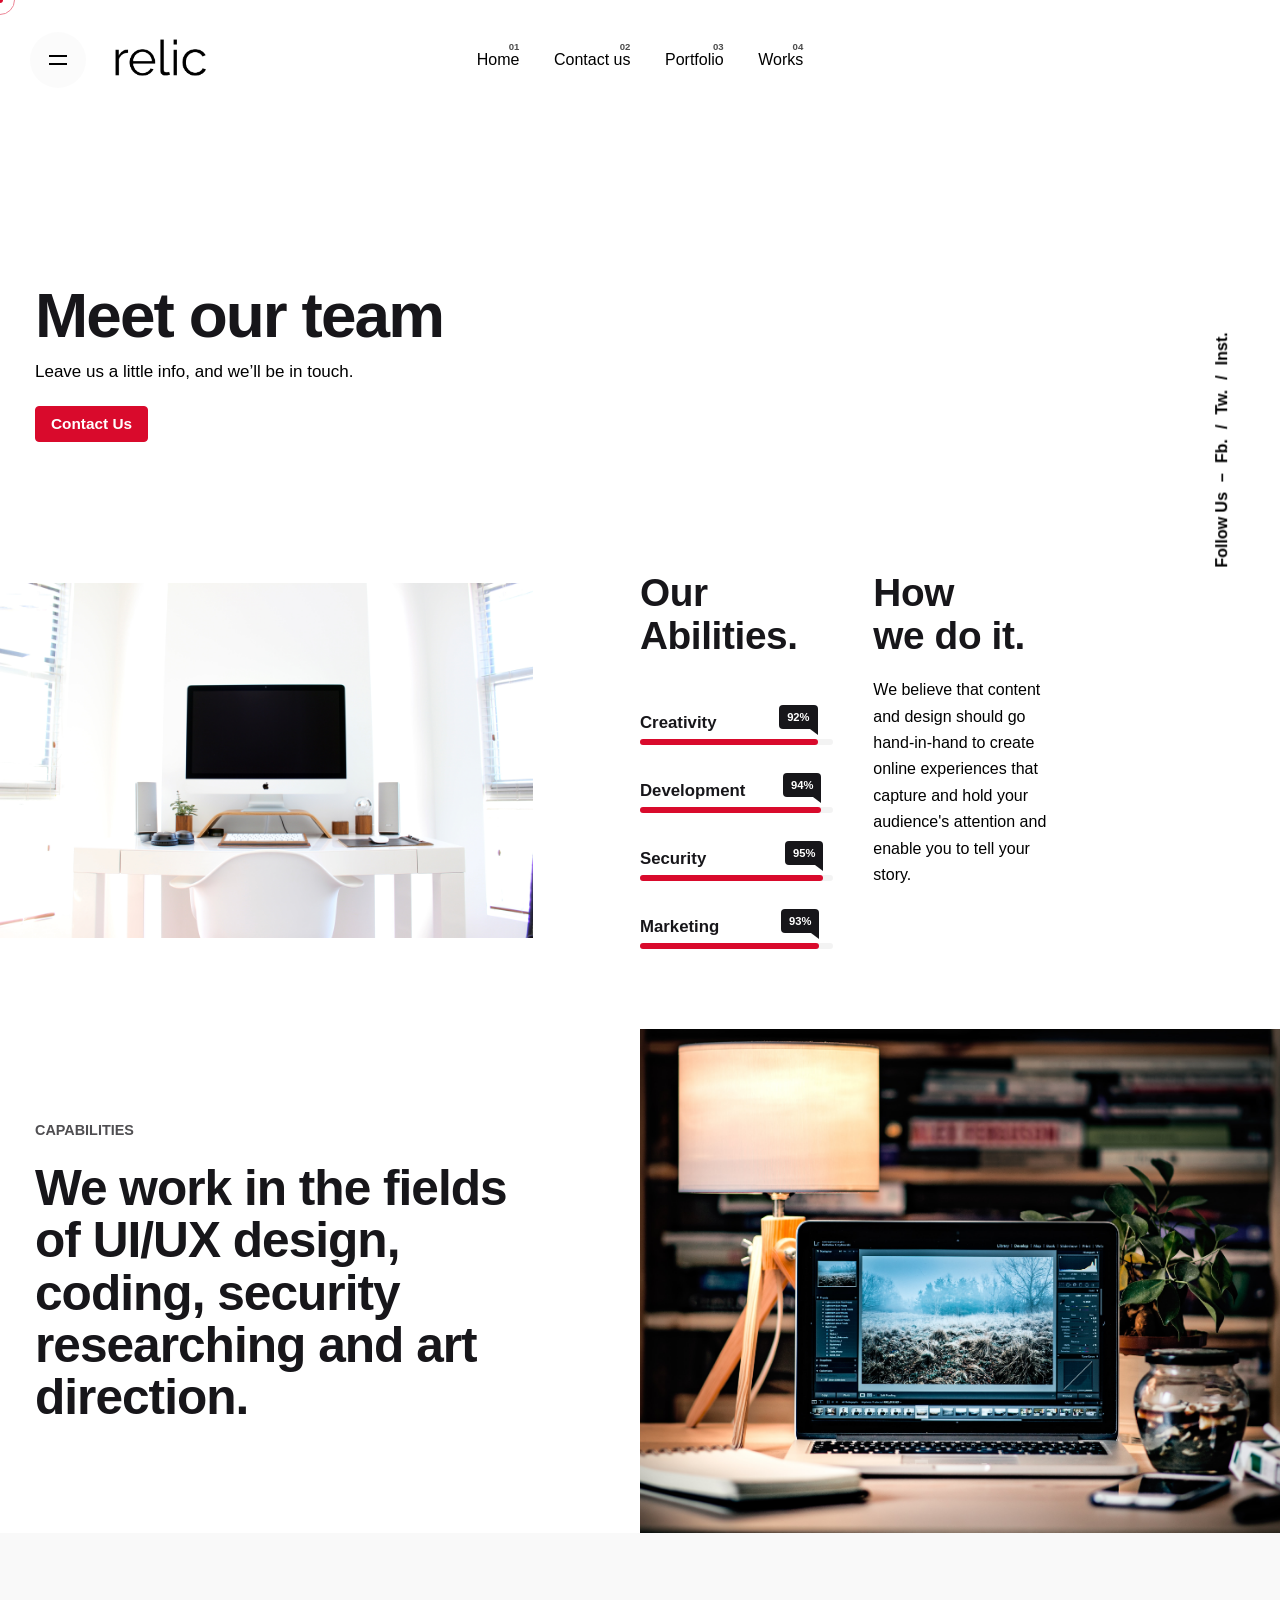
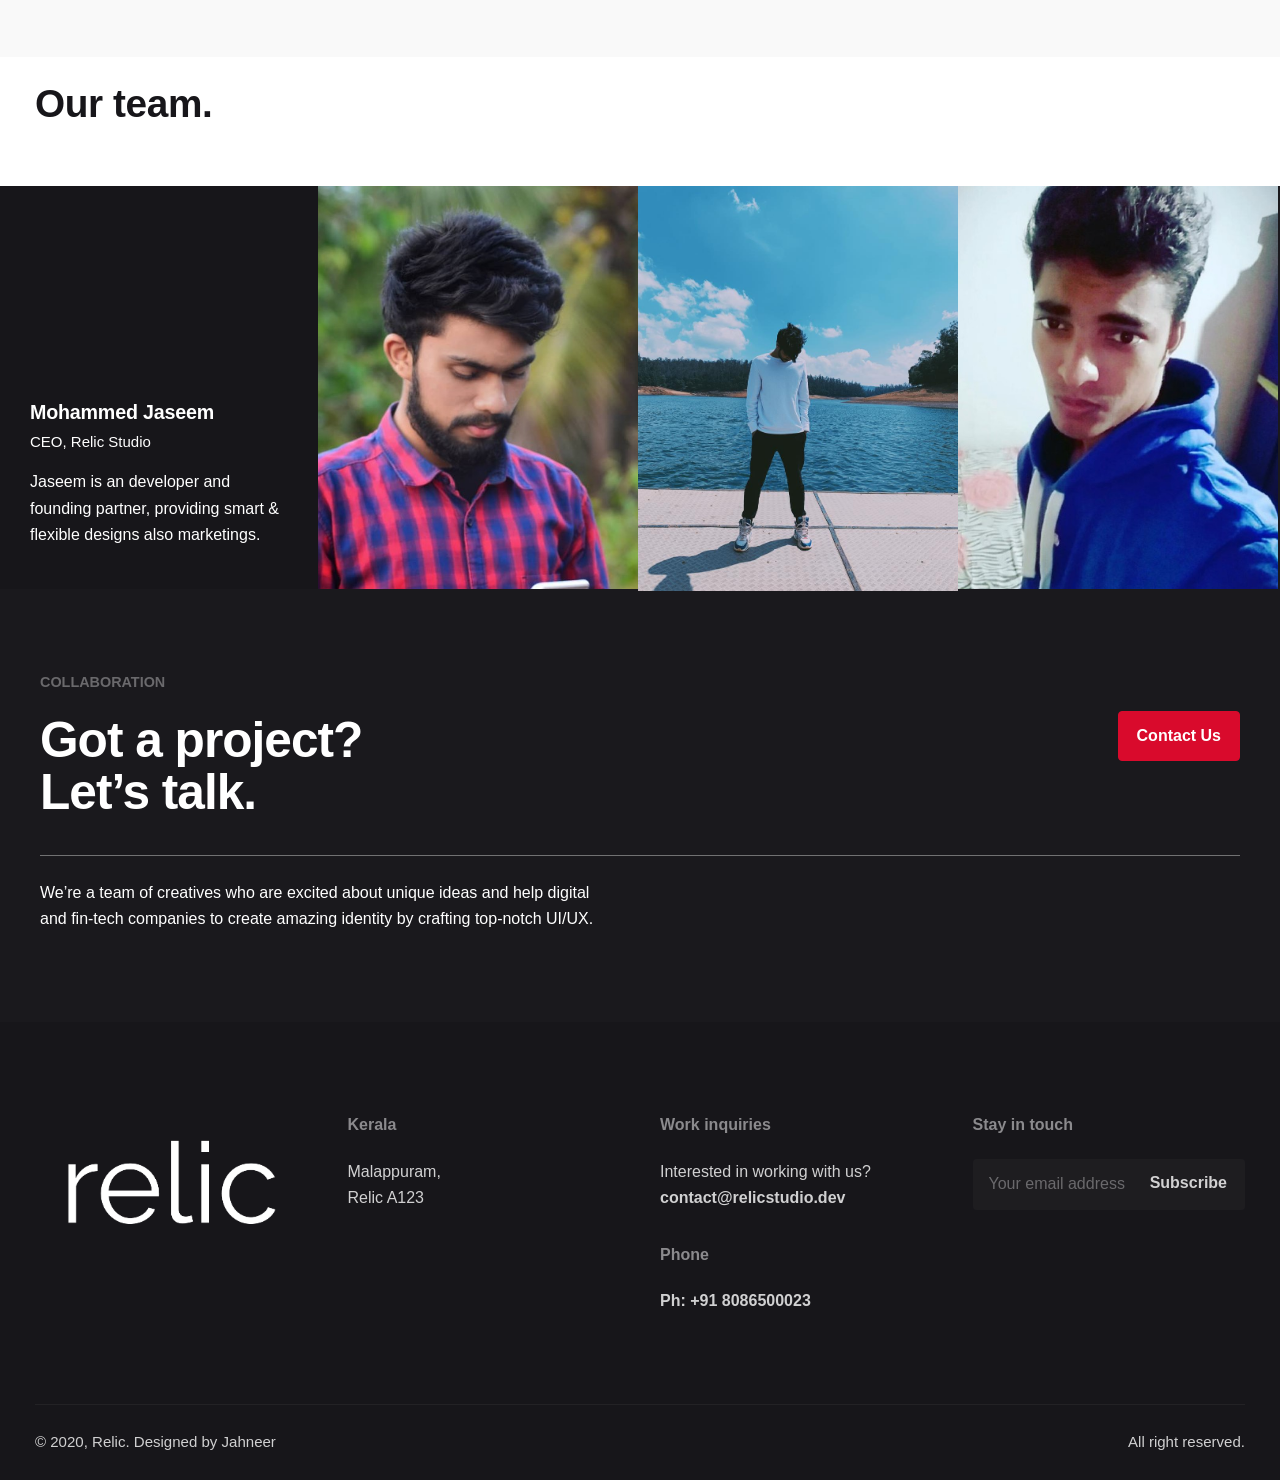
==== portfolio/portfolio/index.html @ c03c2a73 "Added site files" ====
<html lang="en-US">
<meta http-equiv="content-type" content="text/html;charset=UTF-8" />
<head>
	<link rel="icon" href="img/favicon.jpg" sizes="16x16">
	<meta charset="UTF-8">
	<meta name="viewport" content="width=device-width, initial-scale=1.0, maximum-scale=1, user-scalable=no">
					<script>document.documentElement.className = document.documentElement.className + ' yes-js js_active js'</script>
			<title>Portfolio | Relic</title>
			
		<script type="text/javascript">
			window._wpemojiSettings = {"baseUrl":"https:\/\/s.w.org\/images\/core\/emoji\/12.0.0-1\/72x72\/","ext":".png","svgUrl":"https:\/\/s.w.org\/images\/core\/emoji\/12.0.0-1\/svg\/","svgExt":".svg","source":{"concatemoji":"..\/\/..\/wp-includes\/js\/wp-emoji-release.min.js?ver=5.4"}};
			!function(e,a,t){var r,n,o,i,p=a.createElement("canvas"),s=p.getContext&&p.getContext("2d");function c(e,t){var a=String.fromCharCode;s.clearRect(0,0,p.width,p.height),s.fillText(a.apply(this,e),0,0);var r=p.toDataURL();return s.clearRect(0,0,p.width,p.height),s.fillText(a.apply(this,t),0,0),r===p.toDataURL()}function l(e){if(!s||!s.fillText)return!1;switch(s.textBaseline="top",s.font="600 32px Arial",e){case"flag":return!c([127987,65039,8205,9895,65039],[127987,65039,8203,9895,65039])&&(!c([55356,56826,55356,56819],[55356,56826,8203,55356,56819])&&!c([55356,57332,56128,56423,56128,56418,56128,56421,56128,56430,56128,56423,56128,56447],[55356,57332,8203,56128,56423,8203,56128,56418,8203,56128,56421,8203,56128,56430,8203,56128,56423,8203,56128,56447]));case"emoji":return!c([55357,56424,55356,57342,8205,55358,56605,8205,55357,56424,55356,57340],[55357,56424,55356,57342,8203,55358,56605,8203,55357,56424,55356,57340])}return!1}function d(e){var t=a.createElement("script");t.src=e,t.defer=t.type="text/javascript",a.getElementsByTagName("head")[0].appendChild(t)}for(i=Array("flag","emoji"),t.supports={everything:!0,everythingExceptFlag:!0},o=0;o<i.length;o++)t.supports[i[o]]=l(i[o]),t.supports.everything=t.supports.everything&&t.supports[i[o]],"flag"!==i[o]&&(t.supports.everythingExceptFlag=t.supports.everythingExceptFlag&&t.supports[i[o]]);t.supports.everythingExceptFlag=t.supports.everythingExceptFlag&&!t.supports.flag,t.DOMReady=!1,t.readyCallback=function(){t.DOMReady=!0},t.supports.everything||(n=function(){t.readyCallback()},a.addEventListener?(a.addEventListener("DOMContentLoaded",n,!1),e.addEventListener("load",n,!1)):(e.attachEvent("onload",n),a.attachEvent("onreadystatechange",function(){"complete"===a.readyState&&t.readyCallback()})),(r=t.source||{}).concatemoji?d(r.concatemoji):r.wpemoji&&r.twemoji&&(d(r.twemoji),d(r.wpemoji)))}(window,document,window._wpemojiSettings);
		</script>
		<style type="text/css">
img.wp-smiley,
img.emoji {
	display: inline !important;
	border: none !important;
	box-shadow: none !important;
	height: 1em !important;
	width: 1em !important;
	margin: 0 .07em !important;
	vertical-align: -0.1em !important;
	background: none !important;
	padding: 0 !important;
}
</style>
	<link rel='stylesheet' id='sb_instagram_styles-css'  href='../wp-content/plugins/instagram-feed/css/sb-instagram-2-2.min254d.css?ver=2.3.1' type='text/css' media='all' />
<link rel='stylesheet' id='wphb-critical-css-css'  href='../wp-content/plugins/wp-hummingbird/admin/assets/css/critical8066.css?ver=2.4.1' type='text/css' media='all' />
<link rel='stylesheet' id='wp-block-library-css'  href='../wp-includes/css/dist/block-library/style.min91d5.css?ver=5.4' type='text/css' media='all' />
<link rel='stylesheet' id='wp-block-library-theme-css'  href='../wp-includes/css/dist/block-library/theme.min91d5.css?ver=5.4' type='text/css' media='all' />
<link rel='stylesheet' id='wc-block-style-css'  href='../wp-content/plugins/woocommerce/packages/woocommerce-blocks/build/stylefc72.css?ver=2.5.14' type='text/css' media='all' />
<link rel='stylesheet' id='jquery-selectBox-css'  href='../wp-content/plugins/yith-woocommerce-wishlist/assets/css/jquery.selectBox7359.css?ver=1.2.0' type='text/css' media='all' />
<link rel='stylesheet' id='yith-wcwl-font-awesome-css'  href='../wp-content/plugins/yith-woocommerce-wishlist/assets/css/font-awesome.min1849.css?ver=4.7.0' type='text/css' media='all' />
<link rel='stylesheet' id='yith-wcwl-main-css'  href='../wp-content/plugins/yith-woocommerce-wishlist/assets/css/style677a.css?ver=3.0.9' type='text/css' media='all' />
<link rel='stylesheet' id='contact-form-7-css'  href='../wp-content/plugins/contact-form-7/includes/css/styles6725.css?ver=5.1.7' type='text/css' media='all' />
<style id='woocommerce-inline-inline-css' type='text/css'>
.woocommerce form .form-row .required { visibility: visible; }
</style>
<link rel='stylesheet' id='woocommerce_prettyPhoto_css-css'  href='../wp-content/plugins/woocommerce/assets/css/prettyPhoto91d5.css?ver=5.4' type='text/css' media='all' />
<link rel='stylesheet' id='parent-style-css'  href='../wp-content/themes/ohio/style91d5.css?ver=5.4' type='text/css' media='all' />
<link rel='stylesheet' id='ohio-style-css'  href='../wp-content/themes/ohio-child/stylef269.css?ver=1.0.1' type='text/css' media='all' />
<style id='ohio-style-inline-css' type='text/css'>
.site-header{border:none;}.site-header.header-fixed{border-bottom-style:solid;}.btn-optional{background-color:#4200ff;border-color:#4200ff;}.clb-back-link,.clb-back-link .arrow-icon{}.clb-page-headline .bg-image{background-image:url('#');background-size:cover;background-position:center top;background-repeat:no-repeat;}.clb-subscribe-img{background-image:url('#');background-size:cover;background-position:center center;background-repeat:no-repeat;}.site-footer{background-color:#17161a;color:rgba(255,255,255,0.8);}.site-footer .widget,.site-footer .widgets *{color:rgba(255,255,255,0.8);}.site-footer .widgets .widget-title{color:#8b8a8d;}body{}input,select,textarea,.accordion-box .buttons h5.title,.woocommerce div.product accordion-box.outline h5{}h1,h2,h3,h4,h5,h6,.box-count,.mini_cart_item-desc .font-titles,.woo-c_product .font-titles,.tabNav_link.active,.icon-box-headline,.fullscreen-nav .menu-link,.postNav_item_inner_heading{}.countdown-box .box-time .box-count,.chart-box-pie-content{}.countdown-box .box-time .box-count,.chart-box-pie-content{}h1,h2,h3,h4,h5,h6,.box-count,.font-titles,.tabNav_link.active,.icon-box-headline,.fullscreen-nav .menu-link,.postNav_item_inner_heading,.btn,.button,a.button,.main-nav .nav-item,.heading .title,.socialbar.inline a,.vc_row .vc-bg-side-text,.counter-box-count{}.portfolio-item-2 h4{}p.subtitle,.subtitle-font,.heading .subtitle,a.category{}span.category > a,div.category > a{}.contact-form.classic input::-webkit-input-placeholder,.contact-form.classic textarea::-webkit-input-placeholder,input.classic::-webkit-input-placeholder,input.classic::-moz-placeholder{}.contact-form.classic input::-moz-placeholder,.contact-form.classic textarea::-moz-placeholder{}input.classic:-ms-input-placeholder,.contact-form.classic input:-ms-input-placeholder,.contact-form.classic textarea:-ms-input-placeholder{}.brand-color,.brand-color-i,.brand-color-hover-i:hover,.brand-color-hover:hover,.has-brand-color-color,.is-style-outline .has-brand-color-color,a:hover,.blog-grid:hover h3 a,.portfolio-item.grid-2:hover h4.title,.fullscreen-nav li a:hover,.socialbar.inline a:hover,.gallery .expand .ion:hover,.close .ion:hover,.accordionItem_title:hover,.tab .tabNav_link:hover,.widget .socialbar a:hover,.social-bar .socialbar a:hover,.share-bar .links a:hover,.widget_shopping_cart_content .buttons a.button:first-child:hover,span.page-numbers.current,a.page-numbers:hover,.main-nav .nav-item.active-main-item > .menu-link,.comment-content a,.page-headline .subtitle b:before,nav.pagination li .page-numbers.active,#mega-menu-wrap > ul .sub-menu > li > a:hover,#mega-menu-wrap > ul .sub-sub-menu > li > a:hover,#mega-menu-wrap > ul > .current-menu-ancestor > a,#mega-menu-wrap > ul .sub-menu:not(.sub-menu-wide) .current-menu-ancestor > a,#mega-menu-wrap > ul .current-menu-item > a,#fullscreen-mega-menu-wrap > ul .current-menu-ancestor > a,#fullscreen-mega-menu-wrap > ul .current-menu-item > a,.woocommerce .woo-my-nav li.is-active a,.portfolio-sorting li a.active,.team-member .socialbar a:hover,.widget_nav_menu .current-menu-item > a,.widget_pages .current-menu-item > a,.portfolio-item-fullscreen .portfolio-details-date:before,.btn.btn-link:hover,.blog-grid-content .category-holder:after,.clb-page-headline .post-meta-estimate:before,.comments-area .comment-date-and-time:after,.post .entry-content a:not(.wp-block-button__link),.project-page-content .date:before,.pagination li .btn.active,.pagination li .btn.current,.pagination li .page-numbers.active,.pagination li .page-numbers.current,.category-holder:after,.clb-hamburger-nav .menu .nav-item:hover > a.menu-link .ion,.clb-hamburger-nav .menu .nav-item .visible > a.menu-link .ion,.clb-hamburger-nav .menu .nav-item.active > a.menu-link .ion,.clb-hamburger-nav .menu .sub-nav-item:hover > a.menu-link .ion,.clb-hamburger-nav .menu .sub-nav-item .visible > a.menu-link .ion,.clb-hamburger-nav .menu .sub-nav-item.active > a.menu-link .ion,.widgets a,.widgets a *:not(.icon){color:#d90a2c;}.brand-border-color,.brand-border-color-hover,.has-brand-color-background-color,.is-style-outline .has-brand-color-color,.wp-block-button__link:hover,.custom-cursor .circle-cursor--outer,.btn-brand,.btn-brand:active,.btn-brand:focus,.btn:hover,.btn:focus,.btn.btn-flat:hover,.btn.btn-flat:focus,.btn.btn-outline:hover,a.button:hover,button.button:hover{border-color:#d90a2c;}.brand-bg-color,.brand-bg-color-after,.brand-bg-color-before,.brand-bg-color-hover,.brand-bg-color-i,.brand-bg-color-hover-i,.btn-brand:not(.btn-outline),.has-brand-color-background-color,a.brand-bg-color,.wp-block-button__link:hover,.widget_price_filter .ui-slider-range,.widget_price_filter .ui-slider-handle:after,.main-nav .nav-item:before,.main-nav .nav-item.current-menu-item:before,.widget_calendar caption,.tag:hover,.page-headline .tags .tag,.radio input:checked + .input:after,.menu-list-details .tag,.custom-cursor .circle-cursor--inner,.custom-cursor .circle-cursor--inner.cursor-link-hover,.btn-round:before,.btn:hover,.btn:focus,button.button:not(.btn-link):hover,a.button:not(.btn-link):hover,.btn.btn-flat:hover,.btn.btn-flat:focus,.btn.btn-outline:hover,nav.pagination li .btn.active:hover{background-color:#d90a2c;}/*Custom font*/@import url("http://hello.myfonts.net/count/3b259e");.blog-grid-type-2 .blog-grid-content p {display: none;}.blog-grid-type-2 .blog-grid-content .btn {margin: 0px;}/*Project page spacers*/@media screen and (min-width: 1440px) {.project-page.layout-type3 .project-page-content {margin-left: 3vw;margin-right: 8vw;}}.clb__contact-section {position: absolute !important;right: 50px;left: 50px;height: 85vh;display: flex;align-items: center;z-index: 1;transform: translateY(-100%);} @media screen and (min-width:1025px){.clb-page-headline{min-height:492px;}/*New menu label*/.menu .nav-item:nth-child(6) .sub-nav-item:nth-child(1) .sub-nav-item:nth-child(6):after,.menu .nav-item:nth-child(6) .sub-nav-item:nth-child(2) .sub-nav-item:nth-child(6):after,.menu .nav-item:nth-child(3) .sub-nav-item:nth-child(2) .sub-nav-item:nth-child(4):after,.menu .nav-item:nth-child(3) .sub-nav-item:nth-child(3) .sub-nav-item:nth-child(9):after,.menu .nav-item:nth-child(3) .sub-nav-item:nth-child(1) .sub-nav-item:nth-child(6):after,.menu .nav-item:nth-child(3) .sub-nav-item:nth-child(1) .sub-nav-item:nth-child(7):after,.menu .nav-item:nth-child(2) .sub-nav-item:nth-child(1) .sub-nav-item:nth-child(8):after,.menu .nav-item:nth-child(2) .sub-nav-item:nth-child(1) .sub-nav-item:nth-child(9):after {content: "NEW";border-radius: 4px;position: absolute;right: 8px;top: 50%;transform: translateY(-50%);padding: 0 5px;height: 18px;line-height: 18px;display: inline-block;font-size: 11px;font-weight: bold;color: #fff;background-color: #d90a2c;}} @media screen and (min-width:769px) and (max-width:1024px){} @media screen and (max-width:768px){.woo_c-product .breadcrumbs {display: none;}.single-product .icon-box-title {font-size: 16px !important;}}
</style>
<link rel='stylesheet' id='js_composer_front-css'  href='../wp-content/plugins/js_composer/assets/css/js_composer.min9b2d.css?ver=6.1' type='text/css' media='all' />
<script type='text/javascript' src='../wp-includes/js/jquery/jquery4a5f.js?ver=1.12.4-wp'></script>
<script type='text/javascript' src='../wp-includes/js/jquery/jquery-migrate.min330a.js?ver=1.4.1'></script>
<script type='text/javascript' src='../wp-content/plugins/woocommerce/assets/js/jquery-blockui/jquery.blockUI.min44fd.js?ver=2.70'></script>
<script type='text/javascript'>
/* <![CDATA[ */
var wc_add_to_cart_params = {"ajax_url":"\/wp-admin\/admin-ajax.php","wc_ajax_url":"\/?wc-ajax=%%endpoint%%","i18n_view_cart":"View cart","cart_url":"https:\/\/#\/cart\/","is_cart":"","cart_redirect_after_add":"no"};
/* ]]> */
</script>
<script type='text/javascript' src='../wp-content/plugins/woocommerce/assets/js/frontend/add-to-cart.minf39e.js?ver=4.0.1'></script>
<script type='text/javascript' src='../wp-content/plugins/js_composer/assets/js/vendors/woocommerce-add-to-cart9b2d.js?ver=6.1'></script>

<style type="text/css" data-type="vc_shortcodes-custom-css">.vc_custom_1577176772877{background-color: rgba(136,136,136,0.05) !important;*background-color: rgb(136,136,136) !important;}.vc_custom_1571040927677{background-color: #1a191d !important;}.vc_custom_1571316444869{background-color: #1a191d !important;}.vc_custom_1571042953838{background-color: #1A191D; !important;}.vc_custom_1581940061627{background-image: url('#') !important;background-position: center !important;background-repeat: no-repeat !important;background-size: cover !important;}.vc_custom_1571218010338{padding-left: 0px !important;}.vc_custom_1577177116283{margin-top: 80px !important;margin-bottom: 80px !important;background-position: center !important;background-repeat: no-repeat !important;background-size: cover !important;}.vc_custom_1581940161745{background-image: url("img/img1.jpg") !important;background-position: center !important;background-repeat: no-repeat !important;background-size: cover !important;}.vc_custom_1571041909702{padding-left: 5vw !important;background-color: rgba(217,10,44,0.98) !important;*background-color: rgb(217,10,44) !important;}.vc_custom_1569422015510{padding-left: 5vw !important;background-color: rgba(17,17,17,0.98) !important;*background-color: rgb(17,17,17) !important;}</style><noscript><style> .wpb_animate_when_almost_visible { opacity: 1; }</style></noscript>
	<style type="text/css">#ohio-custom-5ea29a27df2b7 p.subtitle{text-transform:uppercase;}#ohio-custom-5ea29a27dfdd2 p.subtitle{text-transform:uppercase;}#ohio-custom-5ea29a27e20be h3{color:#ffffff;}#ohio-custom-5ea29a27e20be p.subtitle{color:#6a696c;text-transform:uppercase;}#ohio-custom-5ea29a27e21d2 .btn{ background-color:#d90a2c;border-color:#d90a2c;}#ohio-custom-5ea29a27e21d2 .btn:hover{border-color:#d90a2c;}#ohio-custom-5ea29a27e273b > .clb-slider-nav-dots > .clb-slider-dot.active,#ohio-custom-5ea29a27e273b > .clb-slider-nav-dots > .clb-slider-dot:hover{border-color:#ffffff;}#ohio-custom-5ea29a27e273b .clb-slider-dot:before{background-color:#ffffff;}#ohio-custom-5ea29a27e273b > .clb-slider-count {color:#ffffff;}#ohio-custom-5ea29a27e273b > .clb-slider-nav-btn .ion{color:#ffffff;}#ohio-custom-5ea29a27e2fb1 blockquote{font-size:17px;line-height:28px;color:#ffffff;}#ohio-custom-5ea29a27e2fb1 .testimonial-subtitle{color:#6a696c;}#ohio-custom-5ea29a27e2fb1 h6.author-name{color:#ffffff;}#ohio-custom-5ea29a27e2fb1 .author-details{color:#6a696c;}#ohio-custom-5ea29a27e355b blockquote{font-size:17px;line-height:28px;color:#ffffff;}#ohio-custom-5ea29a27e355b .testimonial-subtitle{color:#6a696c;}#ohio-custom-5ea29a27e355b h6.author-name{color:#ffffff;}#ohio-custom-5ea29a27e355b .author-details{color:#6a696c;}#ohio-custom-5ea29a27e3b7e blockquote{font-size:17px;line-height:28px;color:#ffffff;}#ohio-custom-5ea29a27e3b7e .testimonial-subtitle{color:#6a696c;}#ohio-custom-5ea29a27e3b7e h6.author-name{color:#ffffff;}#ohio-custom-5ea29a27e3b7e .author-details{color:#6a696c;}#ohio-custom-5ea29a27e5746,#ohio-custom-5ea29a27e5746 > *{font-size:15px;line-height:24px;}#ohio-custom-5ea29a27e5f9e,#ohio-custom-5ea29a27e5f9e > *{font-size:15px;line-height:24px;}#ohio-custom-5ea29a27e655c,#ohio-custom-5ea29a27e655c > *{font-size:15px;line-height:24px;}#ohio-custom-5ea29a27e6d5f,#ohio-custom-5ea29a27e6d5f > *{font-size:15px;line-height:24px;}#ohio-custom-5ea29a27e7e5d.counter-box .counter-box-count{color:#ffffff;}#ohio-custom-5ea29a27e7e5d.counter-box .counter-box-headline{color:#ffffff;}#ohio-custom-5ea29a27e8245.counter-box .counter-box-count{color:#ffffff;}#ohio-custom-5ea29a27e8245.counter-box .counter-box-headline{color:#ffffff;}#ohio-custom-5ea29a27e88bf p.subtitle{color:#6a696c;text-transform:uppercase;}#ohio-custom-5ea29a27e951b h5{color:#ffffff;}#ohio-custom-5ea29a27e951b .team-member_subtitle{color:#ffffff;}#ohio-custom-5ea29a27e951b .team-member_description{color:#ffffff;}#ohio-custom-5ea29a27e9ac7 h5{color:#ffffff;}#ohio-custom-5ea29a27e9ac7 .team-member_subtitle{color:#ffffff;}#ohio-custom-5ea29a27e9ac7 .team-member_description{color:#ffffff;}#ohio-custom-5ea29a27ea9ab h2{color:#ffffff;}#ohio-custom-5ea29a27ea9ab p.subtitle{color:#6a696c;text-transform:uppercase;}#ohio-custom-5ea29a27ead16 .btn{ background-color:#d90a2c;border-color:#d90a2c;}#ohio-custom-5ea29a27ead16 .btn:hover{border-color:#d90a2c;}#ohio-custom-5ea29a27eb8a2,#ohio-custom-5ea29a27eb8a2 > *{color:#ffffff;}</style></head>
<body class="custom-cursor wpb-js-composer js-comp-ver-6.1 vc_responsive">
	
<div class="page-preloader hide" id="page-preloader">
		<svg class="spinner" viewBox="0 0 50 50">
  							<circle class="path" cx="25" cy="25" r="20" fill="none" stroke-width="4"></circle>
  </svg></div>	<a class="clb-scroll-top vc_hidden-xs" id="clb-scroll-top">
	<div class="clb-scroll-top-bar">
		<div class="scroll-track"></div>
	</div>
	<div class="clb-scroll-top-holder font-titles">
		Scroll to top	</div>
</a>	
    <div class="clb-social vc_hidden-xs">
        <ul class="clb-social-holder font-titles "> 
            <li class="clb-social-holder-follow">Follow Us</li>
            <li class="clb-social-holder-dash">&ndash;</li>
                                                    <li><a target="_blank" href="#" class="facebook">Fb.</span></a></li>
                                                                            <li><a target="_blank" href="#" class="twitter">Tw.</span></a></li>
                                                                            <li><a target="_blank" href="#" class="instagram">Inst.</span></a></li>
      </ul>
    </div>
	     


	<div class="circle-cursor circle-cursor--outer"></div>
	<div class="circle-cursor circle-cursor--inner"></div>
	<div id="page" class="site">
		<a class="skip-link screen-reader-text" href="#main">Skip to content</a>
		
		

		
<header id="masthead" class="site-header header-3 both-types"
 data-header-fixed="true" data-fixed-initial-offset="150">
	<div class="header-wrap">
		<div class="header-wrap-inner">
			<div class="left-part">
									<div class="desktop-hamburger">
						
<!-- Fullscreen -->
<div class="clb-hamburger btn-round btn-round-light" tabindex="1">
	<i class="ion">
		<a href="#" class="clb-hamburger-holder" aria-controls="site-navigation" aria-expanded="false">
			<span class="_shape"></span>
			<span class="_shape"></span>
		</a>	
	</i>
</div>					</div>
													<div class="mobile-hamburger">
						
<!-- Fullscreen -->
<div class="clb-hamburger btn-round btn-round-light" tabindex="1">
	<i class="ion">
		<a href="#" class="clb-hamburger-holder" aria-controls="site-navigation" aria-expanded="false">
			<span class="_shape"></span>
			<span class="_shape"></span>
		</a>	
	</i>
</div>					</div>
				
	        	
<div class="site-branding">
	<div class="site-title">
		<a href="../../index.html" rel="home">
			<div class="logo">
									<img src="img/logo.png"  class="svg-logo" alt="Relic">
							</div>
			<div class="fixed-logo">
									<img src="img/logo.png"  class="svg-logo" alt="Relic">
							</div>
									<div class="for-onepage">
				<span class="dark hidden">
											<img src="img/logo.png"  class="svg-logo" alt="Relic">
									</span>
				<span class="light hidden">
											<img src="img/logo_light.png"  class="svg-logo" alt="Relic">
									</span>
			</div>
		</a>
	</div>
</div><!-- .site-branding -->	
			</div>

	        <div class="right-part right">
	            
<nav id="site-navigation" class="main-nav with-counters">

    <!-- Mobile overlay -->
    <div class="mbl-overlay menu-mbl-overlay">
        <div class="mbl-overlay-bg"></div>

        <!-- Close bar -->
        <div class="close-bar text-left">
            <div class="btn-round btn-round-light clb-close" tabindex="0">
                <i class="ion ion-md-close"></i>
            </div>

            <!-- Search -->
            
	
        </div>
        <div class="mbl-overlay-container">

              <!-- Navigation -->
            <div id="mega-menu-wrap" class="main-nav-container">

                <ul id="primary-menu" class="menu"><li id="nav-menu-item-26-5ea2a33fb0590" class="mega-menu-item nav-item menu-item-depth-0 "><a href="../../index.html" class="menu-link main-menu-link item-title"><span>Home</span></a></li><li id="nav-menu-item-26-5ea2a33fb0590" class="mega-menu-item nav-item menu-item-depth-0 "><a href="../../contact/contact/contact.html" class="menu-link main-menu-link item-title"><span>Contact us</span></a></li>
                	<li id="nav-menu-item-26-5ea2a33fb0590" class="mega-menu-item nav-item menu-item-depth-0 "><a href="index.html" class="menu-link main-menu-link item-title"><span>Portfolio</span></a></li>
<li id="nav-menu-item-25539-5ea2a33fb38e0" class="mega-menu-item nav-item menu-item-depth-0 "><a href="../../works/portfolio/classic/index.html" class="menu-link main-menu-link item-title"><span>Works</span></a></li>
</ul>            </div>

         
    <div class="clb-social vc_hidden-xs">
        <ul class="clb-social-holder font-titles "> 
            <li class="clb-social-holder-follow">Follow Us</li>
            <li class="clb-social-holder-dash">&ndash;</li>
                                                    <li><a target="_blank" href="#" class="facebook">Fb.</span></a></li>
                                                                            <li><a target="_blank" href="#" class="twitter">Tw.</span></a></li>
                                                                            <li><a target="_blank" href="#" class="instagram">Inst.</span></a></li>
                                            </ul>
    </div>
            <!-- Social links -->
                    </div>
    </div>
</nav>
	            
	            




								
	            <div class="close-menu"></div>
	        </div>
	    </div>
	</div>
</header>

<div class="clb-popup clb-hamburger-nav">
    <div class="close-bar text-left">
        <div class="btn-round clb-close" tabindex="0">
            <i class="ion ion-md-close"></i>
        </div>
    </div>
    <div class="clb-hamburger-nav-holder">
        <ul id="secondary-menu" class="menu"><li id="nav-menu-item-21184-5ea15f7c086b5" class="mega-menu-item nav-item menu-item-depth-0 has-submenu "><a href="../../index.html" class="menu-link main-menu-link item-title"><span>Home</span><div class="has-submenu-icon"><i class="ion ion-md-add"></i></div></a>
</li>
<li id="nav-menu-item-21184-5ea15f7c086b5" class="mega-menu-item nav-item menu-item-depth-0 has-submenu "><a href="../../works/portfolio/classic/index.html" class="menu-link main-menu-link item-title"><span>Works</span><div class="has-submenu-icon"><i class="ion ion-md-add"></i></div></a>
</li>
<li id="nav-menu-item-21184-5ea15f7c086b5" class="mega-menu-item nav-item menu-item-depth-0 has-submenu "><a href="index.html" class="menu-link main-menu-link item-title"><span>Portfolio</span><div class="has-submenu-icon"><i class="ion ion-md-add"></i></div></a>
</li>
<li id="nav-menu-item-21184-5ea15f7c086b5" class="mega-menu-item nav-item menu-item-depth-0 has-submenu "><a href="../../contact/contact/contact.html" class="menu-link main-menu-link item-title"><span>Contact Us</span><div class="has-submenu-icon"><i class="ion ion-md-add"></i></div></a>
</li>
</ul>    </div>
    <div class="clb-hamburger-nav-details">
                    <div class="hamburger-nav-info">
                                    <div class="hamburger-nav-info-item">
                        <b>Get In Touch</b><br> Kerala, Malappuram, Relic A123,<br> contact@relicstudio.dev<br> Ph: +91 8086500023                   </div>
                                    <div class="hamburger-nav-info-item">
                        <b>Work Inquiries</b><br> ceo@relicstudio.dev<br> Ph: +918086500023                   </div>
                  
            </div>
            </div>
        </div>
    </div>
</div>
				
		
		<div id="content" class="site-content" data-mobile-menu-resolution="768">
			

<div class="clb-page-headline without-cap text-left subheader_included headline-with-parallax">

			<div class="parallax" data-parallax-bg="vertical" data-parallax-speed=".5">
			<div class="parallax-bg bg-image"></div>
			<div class="parallax-content"></div>
		</div>
		<div class="clb-page-headline-holder">
		<div class="page-container">
							
						<div class="vc_row">
				<div class="vc_col-lg-12 animated-holder">
					<div class="post-meta">
						
																	</div>
					<h1 class="clb-title">Meet our team</h1>
											<div class="clb-post-meta">Leave us a little info, and we’ll be in touch. <br> <a class="btn btn-small btn-brand" href="../../contact/contact/contact.html">Contact Us</a></div>
									</div>
			</div>
		</div>
	</div>
</div>

<div class="page-container">
	<div id="primary" class="content-area">

		
		<div class="page-content ">
			<main id="main" class="site-main">
			<article id="post-19778" class="post-19778 page type-page status-publish has-post-thumbnail hentry">
	<div class="entry-content">
		<div data-vc-full-width="true" data-vc-full-width-init="false" data-vc-stretch-content="true" class="vc_row wpb_row vc_row-fluid clb-column-padding-right vc_row-o-equal-height vc_row-o-content-top vc_row-flex"><div class="wpb_column vc_column_container vc_col-sm-5 vc_col-has-fill"><div class="vc_column-inner vc_custom_1581940061627"><div class="wpb_wrapper">
	<div class="ohio-video-module-sc video-module video-module-preview open-popup  with-animation"
		id="ohio-custom-5ea29a27ddcda"
		data-video-module=""
		 
				>

		
		<div class="video-module-holder">
			<img src="img/img2.jpg">
					</div>
	</div>

</div></div></div><div class="wpb_column vc_column_container vc_col-sm-1 vc_hidden-md vc_hidden-sm vc_hidden-xs"><div class="vc_column-inner"><div class="wpb_wrapper"></div></div></div><div class="clb__padding_reset wpb_column vc_column_container vc_col-sm-2"><div class="vc_column-inner vc_custom_1571218010338"><div class="wpb_wrapper"><div class="vc_empty_space  clb__section_spacer"   style="height: 90px"><span class="vc_empty_space_inner"></span></div><div class="ohio-heading-sc heading text-left"
	id="ohio-custom-5ea29a27de2c6" 
	 
		>
	
	
	
	<h3 class="title">
		Our  <br class="vc_hidden-xs "vc_hidden-sm">
Abilities.	</h3>

	 </p>
		
</div><div class="ohio-text-sc " 
	id="ohio-custom-5ea29a27de404" 
	 
		>

	
	
</div><div class="vc_empty_space  clb__spacer"   style="height: 30px"><span class="vc_empty_space_inner"></span></div><div class="ohio-progress-bar-sc progress-bar "
	id="ohio-custom-5ea29a27de57e"
	data-ohio-progress-bar="92"
	 
		>
	<h6 class="progress-bar-headline heading-sm">
		Creativity			</h6>
	<div class="progress-bar-track" data-tooltip="true">
		<div class="progress-bar-track-inner line brand-bg-color">
							<div class="line-percent">
					<span class="percent">0</span>%
				</div>

					</div>
	</div>
</div>
<div class="vc_empty_space  clb__spacer"   style="height: 30px"><span class="vc_empty_space_inner"></span></div><div class="ohio-progress-bar-sc progress-bar "
	id="ohio-custom-5ea29a27de57e"
	data-ohio-progress-bar="94"
	 
		>
	<h6 class="progress-bar-headline heading-sm">
		Development			</h6>
	<div class="progress-bar-track" data-tooltip="true">
		<div class="progress-bar-track-inner line brand-bg-color">
							<div class="line-percent">
					<span class="percent">0</span>%
				</div>
				
					</div>
	</div>
</div>
<div class="vc_empty_space  clb__spacer"   style="height: 30px"><span class="vc_empty_space_inner"></span></div><div class="ohio-progress-bar-sc progress-bar "
	id="ohio-custom-5ea29a27de57e"
	data-ohio-progress-bar="95"
	 
		>
	<h6 class="progress-bar-headline heading-sm">
		Security			</h6>
	<div class="progress-bar-track" data-tooltip="true">
		<div class="progress-bar-track-inner line brand-bg-color">
							<div class="line-percent">
					<span class="percent">0</span>%
				</div>
				
					</div>
	</div>
</div>
<div class="vc_empty_space  clb__spacer"   style="height: 30px"><span class="vc_empty_space_inner"></span></div><div class="ohio-progress-bar-sc progress-bar "
	id="ohio-custom-5ea29a27de57e"
	data-ohio-progress-bar="93"
	 
		>
	<h6 class="progress-bar-headline heading-sm">
		Marketing			</h6>
	<div class="progress-bar-track" data-tooltip="true">
		<div class="progress-bar-track-inner line brand-bg-color">
							<div class="line-percent">
					<span class="percent">0</span>%
				</div>
				
					</div>
	</div>
</div>

<div class="vc_empty_space  clb__section_spacer"   style="height: 90px"><span class="vc_empty_space_inner"></span></div></div></div></div><div class="wpb_column vc_column_container vc_col-sm-2"><div class="vc_column-inner"><div class="wpb_wrapper"><div class="vc_empty_space  clb__section_spacer vc_hidden-xs"   style="height: 90px"><span class="vc_empty_space_inner"></span></div><div class="ohio-heading-sc heading text-left"
	id="ohio-custom-5ea29a27de9bd" 
	 
		>
	
	
	
	<h3 class="title">
		How <br class="vc_hidden-xs "vc_hidden-sm">
we do it.	</h3>

	
		
</div><div class="ohio-text-sc " 
	id="ohio-custom-5ea29a27dea86" 
	 
		>

	<p>We believe that content and design should go hand-in-hand to create online experiences that capture and hold your audience's attention and enable you to tell your story.</p>
	
</div></div></div></div><div class="wpb_column vc_column_container vc_col-sm-2"><div class="vc_column-inner"><div class="wpb_wrapper"></div></div></div></div><div class="vc_row-full-width vc_clearfix"></div><div data-vc-full-width="true" data-vc-full-width-init="false" data-vc-stretch-content="true" class="vc_row wpb_row vc_row-fluid clb-column-padding-left vc_row-no-padding vc_row-o-equal-height vc_row-o-content-middle vc_row-flex"><div class="clb-services-custom-section clb__padding_reset wpb_column vc_column_container vc_col-sm-5"><div class="vc_column-inner"><div class="wpb_wrapper"><div class="vc_empty_space  clb__spacer"   style="height: 90px"><span class="vc_empty_space_inner"></span></div><div class="ohio-heading-sc heading text-left"
	id="ohio-custom-5ea29a27df2b7" 
	 
		>
	
			<p class="subtitle">
			Capabilities		</p>
	
	
	<h2 class="title subtitle-top">
		We work in the fields of UI/UX design, coding, security researching and art direction.	</h2>

	
		
</div><div class="vc_empty_space  clb__spacer"   style="height: 90px"><span class="vc_empty_space_inner"></span></div></div></div></div><div class="wpb_column vc_column_container vc_col-sm-1 vc_hidden-sm vc_hidden-xs vc_col-has-fill"><div class="vc_column-inner vc_custom_1577177116283"><div class="wpb_wrapper"></div></div></div><div class="wpb_column vc_column_container vc_col-sm-6 vc_col-has-fill"><div class="vc_column-inner vc_custom_1581940161745"><div class="wpb_wrapper"><div class="vc_empty_space  vc_hidden-lg"   style="height: 50vh"><span class="vc_empty_space_inner"></span></div></div></div></div></div><div class="vc_row-full-width vc_clearfix"></div><div data-vc-full-width="true" data-vc-full-width-init="false" class="vc_row wpb_row vc_row-fluid vc_custom_1577176772877 vc_row-has-fill"><div class="wpb_column vc_column_container vc_col-sm-12"><div class="vc_column-inner"><div class="wpb_wrapper"><div class="vc_empty_space  clb__section_spacer"   style="height: 90px"><span class="vc_empty_space_inner"></span></div><div class="ohio-heading-sc heading text-left"
	id="ohio-custom-5ea29a27dfdd2" 
	 
		>
	
			<p class="subtitle">&nbsp;</p>
	
	
	</div></div></div></div></div>
<div class="vc_row wpb_row vc_row-fluid"><div class="wpb_column vc_column_container vc_col-sm-12"><div class="vc_column-inner"><div class="wpb_wrapper"><div class="ohio-heading-sc heading text-left"
	id="ohio-custom-5ea29a27e88bf" 
	 
		>
		<br>
	  <h3 class="title subtitle-top">
		Our team.	</h3>

	
		
</div><div class="vc_empty_space  clb__spacer"   style="height: 40px"><span class="vc_empty_space_inner"></span></div></div></div></div></div><div data-vc-full-width="true" data-vc-full-width-init="false" data-vc-stretch-content="true" class="vc_row wpb_row vc_row-fluid vc_custom_1571316444869 vc_row-has-fill vc_row-no-padding"><div class="wpb_column vc_column_container vc_col-sm-12"><div class="vc_column-inner"><div class="wpb_wrapper"><div class="ohio-team-members-group-sc team-member cover column-3" 
	data-ohio-cover-box="true"
	id="argenta-custom-5ea29a27e8e43"
	 
		>

	<div id="ohio-custom-5ea29a27e951b" 
	class="cover-content" 
	data-item="true">

	<div class="center-aligned">
		<div class="team-member_wrap">
			<h5 class="team-member_title">Mohammed Jaseem</h5>
			<p class="team-member_subtitle">CEO, Relic Studio</p>
			<p class="team-member_description">Jaseem is an developer and founding partner, providing smart &amp; flexible designs also marketings.</p>

						
					</div>
	</div>

</div>

<div class="team-member_image vc_col-sm-3" data-trigger="true">
	<div class="vc_row">
				<img src="img/jaseem.jpg" alt="Jaseem">
			</div>
</div><div id="ohio-custom-5ea29a27e9ac7" 
	class="cover-content" 
	data-item="true">

	<div class="center-aligned">
		<div class="team-member_wrap">
			<h5 class="team-member_title">Husnul Jahneer</h5>
			<p class="team-member_subtitle">Co-Founder, Lead Web Designer</p>
			<p class="team-member_description">Jahneer is a creative artist and founding partner, providing clean & modern designs.</p>

					</div>
	</div>

</div>

<div class="team-member_image vc_col-sm-3" data-trigger="true">
	<div class="vc_row">
				<img src="img/jahneer.jpg" alt="Jahneer">
			</div>
</div><div id="ohio-custom-5ea29a27e9f67" 
	class="cover-content" 
	data-item="true">

	<div class="center-aligned">
		<div class="team-member_wrap">
			<h5 class="team-member_title">Saheen Shoukath</h5>
			<p class="team-member_subtitle">Development and Security, Co-Founder</p>
			<p class="team-member_description">Saheen is a creative artist and founding partner, providing security &amp; seamless backend services.</p>

					
					</div>
	</div>

</div>

<div class="team-member_image vc_col-sm-3" data-trigger="true">
	<div class="vc_row">
				<img src="img/saheen.jpg" alt="Stacey Stamper">
			</div>
</div>
</div></div></div></div></div><div class="vc_row-full-width vc_clearfix"></div><div data-vc-full-width="true" data-vc-full-width-init="false" class="vc_row wpb_row vc_row-fluid clb__dark_section vc_custom_1571042953838 vc_row-has-fill"><div class="wpb_column vc_column_container vc_col-sm-12"><div class="vc_column-inner"><div class="wpb_wrapper"><div class="vc_empty_space  clb__section_spacer"   style="height: 90px"><span class="vc_empty_space_inner"></span></div><div class="vc_row wpb_row vc_inner vc_row-fluid"><div class="wpb_column vc_column_container vc_col-sm-6"><div class="vc_column-inner"><div class="wpb_wrapper"><div class="ohio-heading-sc heading text-left"
	id="ohio-custom-5ea29a27ea9ab" 
	 
		>
	
			<p class="subtitle">
			Collaboration		</p>
	
	
	<h2 class="title subtitle-top">
		Got a project? <br class="vc_hidden-sm vc_hidden-xs">
Let’s talk.	</h2>

	
		
</div></div></div></div><div class="wpb_column vc_column_container vc_col-sm-6"><div class="vc_column-inner"><div class="wpb_wrapper"><div class="vc_empty_space  clb__spacer vc_hidden-xs"   style="height: 40px"><span class="vc_empty_space_inner"></span></div><div class="ohio-button-sc btn-wrap text-right" 
	id="ohio-custom-5ea29a27ead16"
	 
		>
	<a href="../../contact/contact/contact.html" 
		class="btn  clb__alignment_reset">
						<span class="text">
			Contact Us		</span>
					
					</a>
</div></div></div></div></div><div class="vc_empty_space  vc_hidden-lg vc_hidden-md vc_hidden-sm"   style="height: 20px"><span class="vc_empty_space_inner"></span></div><div class="vc_separator wpb_content_element vc_separator_align_center vc_sep_width_100 vc_sep_pos_align_center vc_separator_no_text" ><span class="vc_sep_holder vc_sep_holder_l"><span  style="border-color:rgb(136,136,136);border-color:rgba(136,136,136,0.8);" class="vc_sep_line"></span></span><span class="vc_sep_holder vc_sep_holder_r"><span  style="border-color:rgb(136,136,136);border-color:rgba(136,136,136,0.8);" class="vc_sep_line"></span></span>
</div><div class="vc_row wpb_row vc_inner vc_row-fluid"><div class="wpb_column vc_column_container vc_col-sm-6"><div class="vc_column-inner"><div class="wpb_wrapper"><div class="ohio-text-sc " 
	id="ohio-custom-5ea29a27eb8a2" 
	 
		>

	<p>We&#8217;re a team of creatives who are excited about unique ideas and help digital and fin-tech companies to create amazing identity by crafting top-notch UI/UX.</p>
	
</div></div></div></div><div class="wpb_column vc_column_container vc_col-sm-6"><div class="vc_column-inner"><div class="wpb_wrapper"></div></div></div></div><div class="vc_empty_space  clb__section_spacer"   style="height: 90px"><span class="vc_empty_space_inner"></span></div></div></div></div></div><div class="vc_row-full-width vc_clearfix"></div>
	</div>
</article>			</main>
		</div>

			</div>
</div>

			</div><!-- #content -->
			<footer id="colophon" class=" site-footer  clb__dark_section">
		<div class="page-container">
		<div class="widgets vc_row">
							<div class="vc_col-lg-3 vc_col-sm-6 widgets-column">
					<ul><li id="ohio_widget_logo-3" class="widget widget_ohio_widget_logo">				<div class="theme-logo ">
					<a href="../../index.html">
											<img src="img/logo_light.png"  class="svg-logo" alt="Relic">
										</a>
				</div>
			</li>
<li id="custom_html-17" class="widget_text widget widget_custom_html"><div class="textwidget custom-html-widget"></div></li>
</ul>
				</div>
			
							<div class="vc_col-lg-3 vc_col-sm-6 widgets-column">
					<ul><li id="custom_html-14" class="widget_text widget widget_custom_html"><h3 class="title widget-title">Kerala</h3><div class="textwidget custom-html-widget">Malappuram,<br class="vc_hidden-xs">
Relic A123</div></li>
</ul>
				</div>
			
							<div class="vc_col-lg-3 vc_col-sm-6 widgets-column">
					<ul><li id="custom_html-4" class="widget_text widget widget_custom_html"><h3 class="title widget-title">Work inquiries</h3><div class="textwidget custom-html-widget">Interested in working with us?<br class="vc_hidden-xs">
<b>contact@relicstudio.dev</b></div></li>
<li id="custom_html-10" class="widget_text widget widget_custom_html"><h3 class="title widget-title">Phone</h3><div class="textwidget custom-html-widget"><b>Ph: +91 8086500023</b></div></li>
</ul>
				</div>
			
							<div class="vc_col-lg-3 vc_col-sm-6 widgets-column">
					<ul><li id="ohio_widget_subscribe-3" class="widget widget_ohio_widget_subscribe"><h3 class="title widget-title">Stay in touch</h3>
		<div class="subscribe-widget contact-form">

			
			
							<div role="form" class="wpcf7" id="wpcf7-f17852-o1" lang="en-US" dir="ltr">
<div class="screen-reader-response"></div>
<div style="display: none;">
<input type="hidden" name="_wpcf7" value="17852" />
<input type="hidden" name="_wpcf7_version" value="5.1.7" />
<input type="hidden" name="_wpcf7_locale" value="en_US" />
<input type="hidden" name="_wpcf7_unit_tag" value="wpcf7-f17852-o1" />
<input type="hidden" name="_wpcf7_container_post" value="0" />
</div>
<div class="subscribe-form">
   <span class="wpcf7-form-control-wrap your-email"><input type="email" name="your-email" value="" size="40" class="wpcf7-form-control wpcf7-text wpcf7-email wpcf7-validates-as-required wpcf7-validates-as-email" aria-required="true" aria-invalid="false" placeholder="Your email address" /></span><br />
   <input type="submit" value="Subscribe" class="wpcf7-form-control wpcf7-submit" />
</div>
<div class="wpcf7-response-output wpcf7-display-none"></div></form></div>                <div class="hidden" data-contact-btn="true">
                    <button class="btn btn-flat">
                        <span class="btn-load"></span>
                        <span class="text"></span>
                    </button>
                </div>
			
		</div>

	   </li>
</ul>
				</div>
					</div>
	</div>
				<div class="site-info ">
			<div class="page-container">
				<div class="vc_row">
					<div class="vc_col-md-12">
						<div class="site-info-holder">
															<div class="left">
									© 2020, Relic. Designed by <a href="https://www.instagram.com/im_jahneer">Jahneer</a>								</div>
								<div class="right">
									All right reserved.								</div>
													</div>
					</div>
				</div>
			</div>
		</div>
	</footer>
		</div><!-- #page -->

		
		
		
				
		<!-- Search -->
		<script type="text/html" id="wpb-modifications"></script>	<script type="text/javascript">
		var c = document.body.className;
		c = c.replace(/woocommerce-no-js/, 'woocommerce-js');
		document.body.className = c;
	</script>
	<link rel='stylesheet' id='ionicons-css'  href='../wp-content/themes/ohio/assets/fonts/ionicons/css/ionicons.min91d5.css?ver=5.4' type='text/css' media='all' />
<link rel='stylesheet' id='fontawesome-font-css'  href='../wp-content/themes/ohio/assets/fonts/fa/css/fontawesome.min91d5.css?ver=5.4' type='text/css' media='all' />
<script type='text/javascript' src='../wp-content/plugins/yith-woocommerce-wishlist/assets/js/jquery.selectBox.min7359.js?ver=1.2.0'></script>
<script type='text/javascript'>
/* <![CDATA[ */
var yith_wcwl_l10n = {"ajax_url":"\/wp-admin\/admin-ajax.php","redirect_to_cart":"no","multi_wishlist":"","hide_add_button":"1","enable_ajax_loading":"","ajax_loader_url":"https:\/\/#\/wp-content\/plugins\/yith-woocommerce-wishlist\/assets\/images\/ajax-loader-alt.svg","remove_from_wishlist_after_add_to_cart":"1","labels":{"cookie_disabled":"We are sorry, but this feature is available only if cookies on your browser are enabled.","added_to_cart_message":"<div class=\"woocommerce-notices-wrapper\"><div class=\"woocommerce-message\" role=\"alert\">Product added to cart successfully<\/div><\/div>"},"actions":{"add_to_wishlist_action":"add_to_wishlist","remove_from_wishlist_action":"remove_from_wishlist","reload_wishlist_and_adding_elem_action":"reload_wishlist_and_adding_elem","load_mobile_action":"load_mobile","delete_item_action":"delete_item","save_title_action":"save_title","save_privacy_action":"save_privacy","load_fragments":"load_fragments"}};
/* ]]> */
</script>
<script type='text/javascript' src='../wp-content/plugins/yith-woocommerce-wishlist/assets/js/jquery.yith-wcwl677a.js?ver=3.0.9'></script>
<script type='text/javascript'>
/* <![CDATA[ */
var wpcf7 = {"apiSettings":{"root":"..\/\/..\/wp-json\/contact-form-7\/v1","namespace":"contact-form-7\/v1"}};
/* ]]> */
</script>
<script type='text/javascript' src='../wp-content/plugins/contact-form-7/includes/js/scripts6725.js?ver=5.1.7'></script>
<script type='text/javascript' src='../wp-content/plugins/woocommerce/assets/js/js-cookie/js.cookie.min6b25.js?ver=2.1.4'></script>
<script type='text/javascript'>
/* <![CDATA[ */
var woocommerce_params = {"ajax_url":"\/wp-admin\/admin-ajax.php","wc_ajax_url":"\/?wc-ajax=%%endpoint%%"};
/* ]]> */
</script>
<script type='text/javascript' src='../wp-content/plugins/woocommerce/assets/js/frontend/woocommerce.minf39e.js?ver=4.0.1'></script>

<script type='text/javascript' src='../wp-content/plugins/woocommerce/assets/js/frontend/cart-fragments.minf39e.js?ver=4.0.1'></script>
<script type='text/javascript' src='../wp-content/plugins/woocommerce/assets/js/prettyPhoto/jquery.prettyPhoto.min005e.js?ver=3.1.6'></script>
<script type='text/javascript' src='../wp-includes/js/wp-embed.min91d5.js?ver=5.4'></script>
<script type='text/javascript' src='../wp-content/plugins/js_composer/assets/js/dist/js_composer_front.min9b2d.js?ver=6.1'></script>
<script type='text/javascript' src='../wp-content/plugins/js_composer/assets/lib/bower/skrollr/dist/skrollr.min9b2d.js?ver=6.1'></script>
<script type='text/javascript' src='../wp-includes/js/imagesloaded.min55a0.js?ver=3.2.0'></script>
<script type='text/javascript' src='../wp-includes/js/masonry.mind617.js?ver=3.3.2'></script>
<script type='text/javascript' src='../wp-includes/js/jquery/jquery.masonry.minef70.js?ver=3.1.2b'></script>
<script type='text/javascript' src='../wp-content/themes/ohio/assets/js/libs/jquery.clb-slider91d5.js?ver=5.4'></script>
<script type='text/javascript' src='../wp-content/themes/ohio/assets/js/libs/jquery.mega-menu.min91d5.js?ver=5.4'></script>
<script type='text/javascript'>
/* <![CDATA[ */
var ohioVariables = {"url":"https:\/\/#\/wp-admin\/admin-ajax.php","view_cart":"View Cart","add_to_cart_message":"has been added to the cart","cart_page":"https:\/\/#\/cart\/","subscribe_popup_enable":"1","subscribe_popup_type":"time","subscribe_popup_var":"5","notification_enable":"1","notification_expires":"1"};
/* ]]> */
</script>
<script type='text/javascript' src='../wp-content/themes/ohio/assets/js/main91d5.js?ver=5.4'></script>
<script type='text/javascript'>
document.tidioChatCode = "mnyb5ewvl1osjuly79vgor0ks4tusv10";
(function() {
  function asyncLoad() {
    var tidioScript = document.createElement("script");
    tidioScript.type = "text/javascript";
    tidioScript.async = true;
    tidioScript.src = "../../widget-v4.tidiochat.com/1_24_1/static/js/render.8f229d2aa378ddbde13e.js";
    document.body.appendChild(tidioScript);
  }
  if (window.attachEvent) {
    window.attachEvent("onload", asyncLoad);
  } else {
    window.addEventListener("load", asyncLoad, false);
  }
})();
</script>		
		
</body>

</html>
---- portfolio/wp-content/plugins/instagram-feed/css/sb-instagram-2-2.min254d.css ----
#sb_instagram{width:100%;margin:0 auto;padding:0;-webkit-box-sizing:border-box;-moz-box-sizing:border-box;box-sizing:border-box}#sb_instagram:after{content:"";display:table;clear:both}#sb_instagram.sbi_fixed_height{overflow:hidden;overflow-y:auto;-webkit-box-sizing:border-box;-moz-box-sizing:border-box;box-sizing:border-box}#sb_instagram #sbi_images{width:100%;float:left;line-height:0;-webkit-box-sizing:border-box;-moz-box-sizing:border-box;box-sizing:border-box}#sb_instagram .sbi_header_link{-webkit-box-shadow:none;box-shadow:none}#sb_instagram .sbi_header_link:hover{border:none}#sb_instagram #sbi_images .sbi_item{display:-moz-inline-stack;display:inline-block;float:left;vertical-align:top;zoom:1;max-height:1000px;padding:inherit!important;margin:0!important;text-decoration:none;opacity:1;overflow:hidden;-webkit-box-sizing:border-box;-moz-box-sizing:border-box;box-sizing:border-box;-webkit-transition:all .5s ease;-moz-transition:all .5s ease;-o-transition:all .5s ease;-ms-transition:all .5s ease;transition:all .5s ease}#sb_instagram #sbi_images .sbi_item.sbi_transition{opacity:0;max-height:0}#sb_instagram.sbi_col_1 #sbi_images .sbi_item{width:100%}#sb_instagram.sbi_col_2 #sbi_images .sbi_item{width:50%}#sb_instagram.sbi_col_3 #sbi_images .sbi_item{width:33.33%}#sb_instagram.sbi_col_4 #sbi_images .sbi_item{width:25%}#sb_instagram.sbi_col_5 #sbi_images .sbi_item{width:20%}#sb_instagram.sbi_col_6 #sbi_images .sbi_item{width:16.66%}#sb_instagram.sbi_col_7 #sbi_images .sbi_item{width:14.28%}#sb_instagram.sbi_col_8 #sbi_images .sbi_item{width:12.5%}#sb_instagram.sbi_col_9 #sbi_images .sbi_item{width:11.11%}#sb_instagram.sbi_col_10 #sbi_images .sbi_item{width:10%}#sb_instagram.sbi_col_1.sbi_disable_mobile #sbi_images .sbi_item{width:100%}#sb_instagram.sbi_col_2.sbi_disable_mobile #sbi_images .sbi_item{width:50%}#sb_instagram.sbi_col_3.sbi_disable_mobile #sbi_images .sbi_item{width:33.33%}#sb_instagram.sbi_col_4.sbi_disable_mobile #sbi_images .sbi_item{width:25%}#sb_instagram.sbi_col_5.sbi_disable_mobile #sbi_images .sbi_item{width:20%}#sb_instagram.sbi_col_6.sbi_disable_mobile #sbi_images .sbi_item{width:16.66%}#sb_instagram.sbi_col_7.sbi_disable_mobile #sbi_images .sbi_item{width:14.28%}#sb_instagram.sbi_col_8.sbi_disable_mobile #sbi_images .sbi_item{width:12.5%}#sb_instagram.sbi_col_9.sbi_disable_mobile #sbi_images .sbi_item{width:11.11%}#sb_instagram.sbi_col_10.sbi_disable_mobile #sbi_images .sbi_item{width:10%}#sb_instagram .sbi_photo_wrap{position:relative}#sb_instagram .sbi_photo{display:block;text-decoration:none}#sb_instagram .sbi_photo img{width:100%;height:auto}#sb_instagram .sbi_no_js img{display:none}#sb_instagram a,#sb_instagram a:active,#sb_instagram a:focus,#sb_instagram a:hover{outline:0}#sb_instagram img{display:block;padding:0!important;margin:0!important;max-width:100%!important;opacity:1!important}#sb_instagram .sbi_link{display:none;position:absolute;bottom:0;right:0;width:100%;padding:10px 0;background:rgba(0,0,0,.5);text-align:center;color:#fff;font-size:12px;line-height:1.1}#sb_instagram .sbi_link a{padding:0 6px;text-decoration:none;color:#fff;font-size:12px;line-height:1.1;display:-moz-inline-stack;display:inline-block;vertical-align:top;zoom:1}#sb_instagram .sbi_link .sbi_lightbox_link{padding-bottom:5px}#sb_instagram .sbi_link a:focus,#sb_instagram .sbi_link a:hover{text-decoration:underline}#sb_instagram .sbi_photo_wrap:focus .sbi_link,#sb_instagram .sbi_photo_wrap:hover .sbi_link{display:block}#sb_instagram svg:not(:root).svg-inline--fa{height:1em;display:inline-block}#sb_instagram .sbi_type_carousel .sbi_playbtn,#sb_instagram .sbi_type_carousel .svg-inline--fa.fa-play,#sb_instagram .sbi_type_video .sbi_playbtn,#sb_instagram .sbi_type_video .svg-inline--fa.fa-play,.sbi_type_carousel .fa-clone{display:block!important;position:absolute;z-index:1;color:#fff;color:rgba(255,255,255,.9);font-style:normal!important;text-shadow:0 0 8px rgba(0,0,0,.8)}#sb_instagram .sbi_type_carousel .sbi_playbtn,#sb_instagram .sbi_type_video .sbi_playbtn{z-index:2;top:50%;left:50%;margin-top:-24px;margin-left:-19px;padding:0;font-size:48px}#sb_instagram .sbi_type_carousel .fa-clone{right:12px;top:12px;font-size:24px;text-shadow:0 0 8px rgba(0,0,0,.3)}#sb_instagram .sbi_type_carousel .svg-inline--fa.fa-play,#sb_instagram .sbi_type_video .svg-inline--fa.fa-play,.sbi_type_carousel svg.fa-clone{-webkit-filter:drop-shadow( 0 0 2px rgba(0,0,0,.4) );filter:drop-shadow( 0 0 2px rgba(0,0,0,.4) )}#sb_instagram .sbi_loader{width:20px;height:20px;position:relative;top:50%;left:50%;margin:-10px 0 0 -10px;background-color:#000;background-color:rgba(0,0,0,.5);border-radius:100%;-webkit-animation:sbi-sk-scaleout 1s infinite ease-in-out;animation:sbi-sk-scaleout 1s infinite ease-in-out}#sb_instagram br{display:none}#sbi_load p{display:inline;padding:0;margin:0}#sb_instagram #sbi_load .sbi_loader{position:absolute;margin-top:-11px;background-color:#fff;opacity:1}@-webkit-keyframes sbi-sk-scaleout{0%{-webkit-transform:scale(0)}100%{-webkit-transform:scale(1);opacity:0}}@keyframes sbi-sk-scaleout{0%{-webkit-transform:scale(0);-ms-transform:scale(0);transform:scale(0)}100%{-webkit-transform:scale(1);-ms-transform:scale(1);transform:scale(1);opacity:0}}#sb_instagram .fa-spin,#sbi_lightbox .fa-spin{-webkit-animation:fa-spin 2s infinite linear;animation:fa-spin 2s infinite linear}#sb_instagram .fa-pulse,#sbi_lightbox .fa-pulse{-webkit-animation:fa-spin 1s infinite steps(8);animation:fa-spin 1s infinite steps(8)}@-webkit-keyframes fa-spin{0%{-webkit-transform:rotate(0);transform:rotate(0)}100%{-webkit-transform:rotate(359deg);transform:rotate(359deg)}}@keyframes fa-spin{0%{-webkit-transform:rotate(0);transform:rotate(0)}100%{-webkit-transform:rotate(359deg);transform:rotate(359deg)}}.sbi-screenreader{text-indent:-9999px!important;display:block!important;width:0!important;height:0!important;line-height:0!important;text-align:left!important}#sb_instagram .sb_instagram_header{float:left;clear:both;margin:0 0 15px 0;padding:0;line-height:1.2;width:100%}#sb_instagram .sb_instagram_header a{float:left;display:block;text-decoration:none;transition:color .5s ease}.sbi_no_avatar .sbi_header_img{background:#333;color:#fff;width:50px;height:50px;position:relative}.sbi_no_avatar .sbi_header_hashtag_icon{display:block;color:#fff;opacity:.9;-webkit-transition:background .6s linear,color .6s linear;-moz-transition:background .6s linear,color .6s linear;-ms-transition:background .6s linear,color .6s linear;-o-transition:background .6s linear,color .6s linear;transition:background .6s linear,color .6s linear}.sbi_no_avatar:hover .sbi_header_hashtag_icon{display:block;opacity:1;-webkit-transition:background .2s linear,color .2s linear;-moz-transition:background .2s linear,color .2s linear;-ms-transition:background .2s linear,color .2s linear;-o-transition:background .2s linear,color .2s linear;transition:background .2s linear,color .2s linear}@media all and (min-width:480px){#sb_instagram .sb_instagram_header.sbi_medium .sbi_header_img{width:80px;height:80px;border-radius:40px}#sb_instagram .sb_instagram_header.sbi_medium .sbi_header_img img{width:80px;height:80px;border-radius:40px}#sb_instagram .sb_instagram_header.sbi_medium .sbi_header_text h3{font-size:20px}#sb_instagram .sb_instagram_header.sbi_medium .sbi_header_text .sbi_bio,#sb_instagram .sb_instagram_header.sbi_medium .sbi_header_text .sbi_bio_info{font-size:14px}#sb_instagram .sb_instagram_header.sbi_medium .sbi_header_text .sbi_bio,#sb_instagram .sb_instagram_header.sbi_medium .sbi_header_text .sbi_bio_info,#sb_instagram .sb_instagram_header.sbi_medium .sbi_header_text h3{margin-left:95px!important;line-height:1.4}#sb_instagram .sb_instagram_header.sbi_medium .sbi_header_text h3{margin-right:-85px!important}#sb_instagram .sb_instagram_header.sbi_medium .sbi_header_text .sbi_bio_info{margin-top:4px!important}#sb_instagram .sb_instagram_header.sbi_medium .sbi_header_text.sbi_no_bio h3{padding-top:20px!important}#sb_instagram .sb_instagram_header.sbi_large .sbi_header_img{width:120px;height:120px;border-radius:60px}#sb_instagram .sb_instagram_header.sbi_large .sbi_header_img img{width:120px;height:120px;border-radius:60px}#sb_instagram .sb_instagram_header.sbi_large .sbi_header_text h3{font-size:28px}#sb_instagram .sb_instagram_header.sbi_large .sbi_header_text .sbi_bio,#sb_instagram .sb_instagram_header.sbi_large .sbi_header_text .sbi_bio_info{font-size:16px}#sb_instagram .sb_instagram_header.sbi_large .sbi_header_text .sbi_bio,#sb_instagram .sb_instagram_header.sbi_large .sbi_header_text .sbi_bio_info,#sb_instagram .sb_instagram_header.sbi_large .sbi_header_text h3{margin-left:140px!important;line-height:1.5}#sb_instagram .sb_instagram_header.sbi_large .sbi_header_text h3{margin-right:-120px!important}#sb_instagram .sb_instagram_header.sbi_large .sbi_header_text .sbi_bio_info{margin-top:12px!important}#sb_instagram .sb_instagram_header.sbi_large .sbi_header_text.sbi_no_bio h3{padding-top:32px!important}}#sb_instagram .sb_instagram_header .sbi_header_img{float:left;position:relative;width:50px;margin:0 0 0 -100%!important;overflow:hidden;-moz-border-radius:40px;-webkit-border-radius:40px;border-radius:40px}#sb_instagram .sb_instagram_header .sbi_header_img img{float:left;margin:0!important;padding:0!important;border:none!important;-moz-border-radius:40px;-webkit-border-radius:40px;border-radius:40px}#sb_instagram .sb_instagram_header .sbi_header_img_hover{opacity:0;position:absolute;width:100%;top:0;bottom:0;left:0;text-align:center;color:#fff;background:rgba(0,0,0,.75)}#sb_instagram .sb_instagram_header .sbi_header_hashtag_icon .sbi_new_logo,#sb_instagram .sb_instagram_header .sbi_header_img_hover .sbi_new_logo{position:absolute;top:50%;left:50%;margin-top:-12px;margin-left:-12px;width:24px;height:24px;font-size:24px}#sb_instagram .sb_instagram_header.sbi_medium .sbi_header_hashtag_icon .sbi_new_logo,.sb_instagram_header.sbi_medium .sbi_header_hashtag_icon .sbi_new_logo{margin-top:-18px;margin-left:-18px;width:36px;height:36px;font-size:36px}#sb_instagram .sb_instagram_header.sbi_large .sbi_header_hashtag_icon .sbi_new_logo,.sb_instagram_header.sbi_large .sbi_header_hashtag_icon .sbi_new_logo{margin-top:-24px;margin-left:-24px;width:48px;height:48px;font-size:48px}#sb_instagram .sb_instagram_header .sbi_header_img_hover i{overflow:hidden;background:url(../img/small-logo.png) no-repeat 0 0}#sb_instagram .sb_instagram_header .sbi_header_img_hover{z-index:2;transition:opacity .4s ease-in-out}#sb_instagram .sb_instagram_header .sbi_fade_in{opacity:1;transition:opacity .2s ease-in-out}#sb_instagram .sb_instagram_header .sbi_header_img_hover{position:absolute;width:100%;top:0;bottom:0;left:0;text-align:center;color:#fff;background:rgba(0,0,0,.75);-moz-opacity:0;-khtml-opacity:0;opacity:0;border-radius:40px;transition:opacity .2s}#sb_instagram .sb_instagram_header a:focus .sbi_header_img_hover,#sb_instagram .sb_instagram_header a:hover .sbi_header_img_hover{opacity:1}#sb_instagram .sb_instagram_header .sbi_header_text{float:left;width:100%;padding-top:5px}#sb_instagram .sb_instagram_header a{text-decoration:none}#sb_instagram .sb_instagram_header .sbi_header_text .sbi_bio,#sb_instagram .sb_instagram_header .sbi_header_text h3{float:left;clear:both;width:auto;margin:0 0 0 60px!important;padding:0!important}#sb_instagram .sb_instagram_header h3{font-size:16px;line-height:1.3}#sb_instagram .sb_instagram_header p{font-size:13px;line-height:1.3;margin:0;padding:0}#sb_instagram p:empty{display:none}#sb_instagram .sb_instagram_header .sbi_header_text img.emoji{margin-right:3px!important}#sb_instagram .sb_instagram_header .sbi_header_text.sbi_no_bio h3{padding-top:9px!important}#sb_instagram .sb_instagram_header .sbi_header_text.sbi_no_bio .sbi_bio_info{clear:both}#sb_instagram #sbi_load{float:left;clear:both;width:100%;text-align:center}#sb_instagram #sbi_load .fa-spinner{display:none;position:absolute;top:50%;left:50%;margin:-8px 0 0 -7px;font-size:15px}#sb_instagram #sbi_load{opacity:1;transition:all .5s ease-in}#sb_instagram .sbi_load_btn .sbi_btn_text,#sb_instagram .sbi_load_btn .sbi_loader{opacity:1;transition:all .1s ease-in}#sb_instagram .sbi_hidden{opacity:0!important}#sb_instagram #sbi_load .sbi_load_btn,#sb_instagram .sbi_follow_btn a{display:-moz-inline-stack;display:inline-block;vertical-align:top;zoom:1;padding:7px 14px;margin:5px auto 0 auto;background:#333;color:#eee;border:none;color:#fff;text-decoration:none;font-size:13px;line-height:1.5;-moz-border-radius:4px;-webkit-border-radius:4px;border-radius:4px;-webkit-box-sizing:border-box;-moz-box-sizing:border-box;box-sizing:border-box}#sb_instagram #sbi_load .sbi_load_btn{position:relative}#sb_instagram .sbi_follow_btn{display:-moz-inline-stack;display:inline-block;vertical-align:top;zoom:1;text-align:center}#sb_instagram .sbi_follow_btn.sbi_top{display:block;margin-bottom:5px}#sb_instagram .sbi_follow_btn a{background:#408bd1;color:#fff}#sb_instagram #sbi_load .sbi_load_btn,#sb_instagram .sbi_follow_btn a{transition:all .1s ease-in}#sb_instagram #sbi_load .sbi_load_btn:hover{outline:0;box-shadow:inset 0 0 20px 20px rgba(255,255,255,.25)}#sb_instagram .sbi_follow_btn a:focus,#sb_instagram .sbi_follow_btn a:hover{outline:0;box-shadow:inset 0 0 10px 20px #359dff}#sb_instagram #sbi_load .sbi_load_btn.sbi_custom:hover,#sb_instagram .sbi_follow_btn.sbi_custom a:focus,#sb_instagram .sbi_follow_btn.sbi_custom a:hover{box-shadow:inset 0 0 20px 20px rgba(255,255,255,.15)}#sb_instagram #sbi_load .sbi_load_btn:active,#sb_instagram .sbi_follow_btn a:active{box-shadow:inset 0 0 10px 20px rgba(0,0,0,.3)}#sb_instagram .sbi_follow_btn .fa,#sb_instagram .sbi_follow_btn svg{margin-bottom:-1px;margin-right:7px;font-size:15px}#sb_instagram .sbi_follow_btn svg{vertical-align:-.125em}#sb_instagram #sbi_load .sbi_follow_btn{margin-left:5px}#sb_instagram .sb_instagram_error{width:100%;text-align:center;line-height:1.4}#sbi_mod_error{display:none;border:1px solid #ddd;background:#eee;color:#333;margin:10px 0 0;padding:10px 15px;font-size:13px;text-align:center;clear:both;-moz-border-radius:4px;-webkit-border-radius:4px;border-radius:4px}#sbi_mod_error br{display:initial!important}#sbi_mod_error p{padding:5px 0!important;margin:0!important;line-height:1.3!important}#sbi_mod_error ol,#sbi_mod_error ul{padding:5px 0 5px 20px!important;margin:0!important}#sbi_mod_error li{padding:1px 0!important;margin:0!important}#sbi_mod_error span{font-size:12px}#sb_instagram.sbi_medium .sbi_photo_wrap .svg-inline--fa.fa-play,#sb_instagram.sbi_medium .sbi_playbtn{margin-top:-12px;margin-left:-9px;font-size:23px}#sb_instagram.sbi_medium .sbi_type_carousel .sbi_photo_wrap .fa-clone{right:8px;top:8px;font-size:18px}#sb_instagram.sbi_small .sbi_photo_wrap .svg-inline--fa.fa-play,#sb_instagram.sbi_small .sbi_playbtn{margin-top:-9px;margin-left:-7px;font-size:18px}#sb_instagram.sbi_small .sbi_type_carousel .sbi_photo_wrap .fa-clone{right:5px;top:5px;font-size:12px}@media all and (max-width:640px){#sb_instagram.sbi_col_3 #sbi_images .sbi_item,#sb_instagram.sbi_col_4 #sbi_images .sbi_item,#sb_instagram.sbi_col_5 #sbi_images .sbi_item,#sb_instagram.sbi_col_6 #sbi_images .sbi_item{width:50%}#sb_instagram.sbi_col_10 #sbi_images .sbi_item,#sb_instagram.sbi_col_7 #sbi_images .sbi_item,#sb_instagram.sbi_col_8 #sbi_images .sbi_item,#sb_instagram.sbi_col_9 #sbi_images .sbi_item{width:25%}#sb_instagram.sbi_width_resp{width:100%!important}}@media all and (max-width:480px){#sb_instagram.sbi_col_10 #sbi_images .sbi_item,#sb_instagram.sbi_col_3 #sbi_images .sbi_item,#sb_instagram.sbi_col_4 #sbi_images .sbi_item,#sb_instagram.sbi_col_5 #sbi_images .sbi_item,#sb_instagram.sbi_col_6 #sbi_images .sbi_item,#sb_instagram.sbi_col_7 #sbi_images .sbi_item,#sb_instagram.sbi_col_8 #sbi_images .sbi_item,#sb_instagram.sbi_col_9 #sbi_images .sbi_item{width:100%}}#sb_instagram.sbi_no_js #sbi_images .sbi_item .sbi_photo_wrap{box-sizing:border-box;position:relative;overflow:hidden}#sb_instagram.sbi_no_js #sbi_images .sbi_item .sbi_photo_wrap:before{content:"";display:block;padding-top:100%;z-index:-300}#sb_instagram.sbi_no_js #sbi_images .sbi_item .sbi_photo{position:absolute;top:0;left:0;bottom:0;right:0}#sb_instagram.sbi_no_js #sbi_images .sbi_item.sbi_transition{opacity:1;max-height:640px}#sb_instagram.sbi_no_js .sbi_load_btn,#sb_instagram.sbi_no_js .sbi_photo img{display:none}#sb_instagram #sbi_images .sbi_js_load_disabled .sbi_imgLiquid_ready.sbi_photo{padding-bottom:0!important}#sb_instagram #sbi_mod_error .sb_frontend_btn{display:inline-block;padding:6px 10px;background:#ddd;background:rgba(0,0,0,.1);text-decoration:none;border-radius:5px;margin-top:10px;color:#444}#sb_instagram #sbi_mod_error .sb_frontend_btn:hover{background:#ccc;background:rgba(0,0,0,.15)}#sb_instagram #sbi_mod_error .sb_frontend_btn .fa{margin-right:2px}
---- portfolio/wp-content/plugins/wp-hummingbird/admin/assets/css/critical8066.css ----
.a {
color: red;
}


/* 802735-1583409895-au */
---- portfolio/wp-includes/css/dist/block-library/style.min91d5.css ----
.wp-block-audio figcaption{margin-top:.5em;margin-bottom:1em}.wp-block-audio audio{width:100%;min-width:300px}.wp-block-button{color:#fff}.wp-block-button.aligncenter{text-align:center}.wp-block-button.alignright{text-align:right}.wp-block-button__link{background-color:#32373c;border:none;border-radius:28px;box-shadow:none;color:inherit;cursor:pointer;display:inline-block;font-size:18px;margin:0;padding:12px 24px;text-align:center;text-decoration:none;overflow-wrap:break-word}.wp-block-button__link:active,.wp-block-button__link:focus,.wp-block-button__link:hover,.wp-block-button__link:visited{color:inherit}.wp-gs .wp-block-button__link:not(.has-background){background-color:var(--wp-block-core-button--color--background,var(--wp-color--primary,#32373c))}.is-style-squared .wp-block-button__link{border-radius:0}.no-border-radius.wp-block-button__link{border-radius:0!important}.is-style-outline{color:#32373c}.is-style-outline .wp-block-button__link{background-color:transparent;border:2px solid}.wp-block-buttons .wp-block-button{display:inline-block;margin:4px}.wp-block-buttons.aligncenter,.wp-block-calendar{text-align:center}.wp-block-calendar tbody td,.wp-block-calendar th{padding:4px;border:1px solid #e2e4e7}.wp-block-calendar tfoot td{border:none}.wp-block-calendar table{width:100%;border-collapse:collapse;font-family:-apple-system,BlinkMacSystemFont,Segoe UI,Roboto,Oxygen-Sans,Ubuntu,Cantarell,Helvetica Neue,sans-serif}.wp-block-calendar table th{font-weight:400;background:#edeff0}.wp-block-calendar a{text-decoration:underline}.wp-block-calendar tfoot a{color:#00739c}.wp-block-calendar table caption,.wp-block-calendar table tbody{color:#40464d}.wp-block-categories.alignleft{margin-right:2em}.wp-block-categories.alignright{margin-left:2em}.wp-block-columns{display:flex;margin-bottom:28px;flex-wrap:wrap}@media (min-width:782px){.wp-block-columns{flex-wrap:nowrap}}.wp-block-columns.has-background{padding:20px 30px}.wp-block-column{flex-grow:1;min-width:0;word-break:break-word;overflow-wrap:break-word}@media (max-width:599px){.wp-block-column{flex-basis:100%!important}}@media (min-width:600px) and (max-width:781px){.wp-block-column{flex-basis:calc(50% - 16px)!important;flex-grow:0}.wp-block-column:nth-child(2n){margin-left:32px}}@media (min-width:782px){.wp-block-column{flex-basis:0;flex-grow:1}.wp-block-column[style]{flex-grow:0}.wp-block-column:not(:first-child){margin-left:32px}}.wp-block-columns.are-vertically-aligned-top{align-items:flex-start}.wp-block-columns.are-vertically-aligned-center{align-items:center}.wp-block-columns.are-vertically-aligned-bottom{align-items:flex-end}.wp-block-column.is-vertically-aligned-top{align-self:flex-start}.wp-block-column.is-vertically-aligned-center{-ms-grid-row-align:center;align-self:center}.wp-block-column.is-vertically-aligned-bottom{align-self:flex-end}.wp-block-column.is-vertically-aligned-bottom,.wp-block-column.is-vertically-aligned-center,.wp-block-column.is-vertically-aligned-top{width:100%}.wp-block-cover,.wp-block-cover-image{position:relative;background-color:#000;background-size:cover;background-position:50%;min-height:430px;height:100%;width:100%;display:flex;justify-content:center;align-items:center;overflow:hidden}.wp-block-cover-image.has-parallax,.wp-block-cover.has-parallax{background-attachment:fixed}@supports (-webkit-overflow-scrolling:touch){.wp-block-cover-image.has-parallax,.wp-block-cover.has-parallax{background-attachment:scroll}}@media (prefers-reduced-motion:reduce){.wp-block-cover-image.has-parallax,.wp-block-cover.has-parallax{background-attachment:scroll}}.wp-block-cover-image.has-background-dim:before,.wp-block-cover.has-background-dim:before{content:"";background-color:inherit}.wp-block-cover-image.has-background-dim:not(.has-background-gradient):before,.wp-block-cover-image .wp-block-cover__gradient-background,.wp-block-cover.has-background-dim:not(.has-background-gradient):before,.wp-block-cover .wp-block-cover__gradient-background{position:absolute;top:0;left:0;bottom:0;right:0;z-index:1}.wp-block-cover-image.has-background-dim:not(.has-background-gradient):before,.wp-block-cover-image .wp-block-cover__gradient-background,.wp-block-cover.has-background-dim:not(.has-background-gradient):before,.wp-block-cover .wp-block-cover__gradient-background{opacity:.5}.wp-block-cover-image.has-background-dim.has-background-dim-10:not(.has-background-gradient):before,.wp-block-cover.has-background-dim.has-background-dim-10:not(.has-background-gradient):before{opacity:.1}.wp-block-cover-image.has-background-dim.has-background-dim-10 .wp-block-cover__gradient-background,.wp-block-cover.has-background-dim.has-background-dim-10 .wp-block-cover__gradient-background{opacity:.1}.wp-block-cover-image.has-background-dim.has-background-dim-20:not(.has-background-gradient):before,.wp-block-cover.has-background-dim.has-background-dim-20:not(.has-background-gradient):before{opacity:.2}.wp-block-cover-image.has-background-dim.has-background-dim-20 .wp-block-cover__gradient-background,.wp-block-cover.has-background-dim.has-background-dim-20 .wp-block-cover__gradient-background{opacity:.2}.wp-block-cover-image.has-background-dim.has-background-dim-30:not(.has-background-gradient):before,.wp-block-cover.has-background-dim.has-background-dim-30:not(.has-background-gradient):before{opacity:.3}.wp-block-cover-image.has-background-dim.has-background-dim-30 .wp-block-cover__gradient-background,.wp-block-cover.has-background-dim.has-background-dim-30 .wp-block-cover__gradient-background{opacity:.3}.wp-block-cover-image.has-background-dim.has-background-dim-40:not(.has-background-gradient):before,.wp-block-cover.has-background-dim.has-background-dim-40:not(.has-background-gradient):before{opacity:.4}.wp-block-cover-image.has-background-dim.has-background-dim-40 .wp-block-cover__gradient-background,.wp-block-cover.has-background-dim.has-background-dim-40 .wp-block-cover__gradient-background{opacity:.4}.wp-block-cover-image.has-background-dim.has-background-dim-50:not(.has-background-gradient):before,.wp-block-cover.has-background-dim.has-background-dim-50:not(.has-background-gradient):before{opacity:.5}.wp-block-cover-image.has-background-dim.has-background-dim-50 .wp-block-cover__gradient-background,.wp-block-cover.has-background-dim.has-background-dim-50 .wp-block-cover__gradient-background{opacity:.5}.wp-block-cover-image.has-background-dim.has-background-dim-60:not(.has-background-gradient):before,.wp-block-cover.has-background-dim.has-background-dim-60:not(.has-background-gradient):before{opacity:.6}.wp-block-cover-image.has-background-dim.has-background-dim-60 .wp-block-cover__gradient-background,.wp-block-cover.has-background-dim.has-background-dim-60 .wp-block-cover__gradient-background{opacity:.6}.wp-block-cover-image.has-background-dim.has-background-dim-70:not(.has-background-gradient):before,.wp-block-cover.has-background-dim.has-background-dim-70:not(.has-background-gradient):before{opacity:.7}.wp-block-cover-image.has-background-dim.has-background-dim-70 .wp-block-cover__gradient-background,.wp-block-cover.has-background-dim.has-background-dim-70 .wp-block-cover__gradient-background{opacity:.7}.wp-block-cover-image.has-background-dim.has-background-dim-80:not(.has-background-gradient):before,.wp-block-cover.has-background-dim.has-background-dim-80:not(.has-background-gradient):before{opacity:.8}.wp-block-cover-image.has-background-dim.has-background-dim-80 .wp-block-cover__gradient-background,.wp-block-cover.has-background-dim.has-background-dim-80 .wp-block-cover__gradient-background{opacity:.8}.wp-block-cover-image.has-background-dim.has-background-dim-90:not(.has-background-gradient):before,.wp-block-cover.has-background-dim.has-background-dim-90:not(.has-background-gradient):before{opacity:.9}.wp-block-cover-image.has-background-dim.has-background-dim-90 .wp-block-cover__gradient-background,.wp-block-cover.has-background-dim.has-background-dim-90 .wp-block-cover__gradient-background{opacity:.9}.wp-block-cover-image.has-background-dim.has-background-dim-100:not(.has-background-gradient):before,.wp-block-cover.has-background-dim.has-background-dim-100:not(.has-background-gradient):before{opacity:1}.wp-block-cover-image.has-background-dim.has-background-dim-100 .wp-block-cover__gradient-background,.wp-block-cover.has-background-dim.has-background-dim-100 .wp-block-cover__gradient-background{opacity:1}.wp-block-cover-image.alignleft,.wp-block-cover-image.alignright,.wp-block-cover.alignleft,.wp-block-cover.alignright{max-width:290px;width:100%}.wp-block-cover-image:after,.wp-block-cover:after{display:block;content:"";font-size:0;min-height:inherit}@supports ((position:-webkit-sticky) or (position:sticky)){.wp-block-cover-image:after,.wp-block-cover:after{content:none}}.wp-block-cover-image.aligncenter,.wp-block-cover-image.alignleft,.wp-block-cover-image.alignright,.wp-block-cover.aligncenter,.wp-block-cover.alignleft,.wp-block-cover.alignright{display:flex}.wp-block-cover-image .wp-block-cover__inner-container,.wp-block-cover .wp-block-cover__inner-container{width:calc(100% - 70px);z-index:1;color:#f8f9f9}.wp-block-cover-image .wp-block-subhead:not(.has-text-color),.wp-block-cover-image h1:not(.has-text-color),.wp-block-cover-image h2:not(.has-text-color),.wp-block-cover-image h3:not(.has-text-color),.wp-block-cover-image h4:not(.has-text-color),.wp-block-cover-image h5:not(.has-text-color),.wp-block-cover-image h6:not(.has-text-color),.wp-block-cover-image p:not(.has-text-color),.wp-block-cover .wp-block-subhead:not(.has-text-color),.wp-block-cover h1:not(.has-text-color),.wp-block-cover h2:not(.has-text-color),.wp-block-cover h3:not(.has-text-color),.wp-block-cover h4:not(.has-text-color),.wp-block-cover h5:not(.has-text-color),.wp-block-cover h6:not(.has-text-color),.wp-block-cover p:not(.has-text-color){color:inherit}.wp-block-cover__video-background{position:absolute;top:50%;left:50%;transform:translateX(-50%) translateY(-50%);width:100%;height:100%;z-index:0;object-fit:cover}.wp-block-cover-image-text,.wp-block-cover-text,section.wp-block-cover-image h2{color:#fff}.wp-block-cover-image-text a,.wp-block-cover-image-text a:active,.wp-block-cover-image-text a:focus,.wp-block-cover-image-text a:hover,.wp-block-cover-text a,.wp-block-cover-text a:active,.wp-block-cover-text a:focus,.wp-block-cover-text a:hover,section.wp-block-cover-image h2 a,section.wp-block-cover-image h2 a:active,section.wp-block-cover-image h2 a:focus,section.wp-block-cover-image h2 a:hover{color:#fff}.wp-block-cover-image .wp-block-cover.has-left-content{justify-content:flex-start}.wp-block-cover-image .wp-block-cover.has-right-content{justify-content:flex-end}.wp-block-cover-image.has-left-content .wp-block-cover-image-text,.wp-block-cover.has-left-content .wp-block-cover-text,section.wp-block-cover-image.has-left-content>h2{margin-left:0;text-align:left}.wp-block-cover-image.has-right-content .wp-block-cover-image-text,.wp-block-cover.has-right-content .wp-block-cover-text,section.wp-block-cover-image.has-right-content>h2{margin-right:0;text-align:right}.wp-block-cover-image .wp-block-cover-image-text,.wp-block-cover .wp-block-cover-text,section.wp-block-cover-image>h2{font-size:2em;line-height:1.25;z-index:1;margin-bottom:0;max-width:580px;padding:14px;text-align:center}.block-editor-block-list__block[data-type="core/embed"][data-align=left],.block-editor-block-list__block[data-type="core/embed"][data-align=right],.wp-block-embed.alignleft,.wp-block-embed.alignright{max-width:360px;width:100%}.wp-block-embed{margin-bottom:1em}.wp-block-embed figcaption{margin-top:.5em;margin-bottom:1em}.wp-embed-responsive .wp-block-embed.wp-embed-aspect-1-1 .wp-block-embed__wrapper,.wp-embed-responsive .wp-block-embed.wp-embed-aspect-1-2 .wp-block-embed__wrapper,.wp-embed-responsive .wp-block-embed.wp-embed-aspect-4-3 .wp-block-embed__wrapper,.wp-embed-responsive .wp-block-embed.wp-embed-aspect-9-16 .wp-block-embed__wrapper,.wp-embed-responsive .wp-block-embed.wp-embed-aspect-16-9 .wp-block-embed__wrapper,.wp-embed-responsive .wp-block-embed.wp-embed-aspect-18-9 .wp-block-embed__wrapper,.wp-embed-responsive .wp-block-embed.wp-embed-aspect-21-9 .wp-block-embed__wrapper{position:relative}.wp-embed-responsive .wp-block-embed.wp-embed-aspect-1-1 .wp-block-embed__wrapper:before,.wp-embed-responsive .wp-block-embed.wp-embed-aspect-1-2 .wp-block-embed__wrapper:before,.wp-embed-responsive .wp-block-embed.wp-embed-aspect-4-3 .wp-block-embed__wrapper:before,.wp-embed-responsive .wp-block-embed.wp-embed-aspect-9-16 .wp-block-embed__wrapper:before,.wp-embed-responsive .wp-block-embed.wp-embed-aspect-16-9 .wp-block-embed__wrapper:before,.wp-embed-responsive .wp-block-embed.wp-embed-aspect-18-9 .wp-block-embed__wrapper:before,.wp-embed-responsive .wp-block-embed.wp-embed-aspect-21-9 .wp-block-embed__wrapper:before{content:"";display:block;padding-top:50%}.wp-embed-responsive .wp-block-embed.wp-embed-aspect-1-1 .wp-block-embed__wrapper iframe,.wp-embed-responsive .wp-block-embed.wp-embed-aspect-1-2 .wp-block-embed__wrapper iframe,.wp-embed-responsive .wp-block-embed.wp-embed-aspect-4-3 .wp-block-embed__wrapper iframe,.wp-embed-responsive .wp-block-embed.wp-embed-aspect-9-16 .wp-block-embed__wrapper iframe,.wp-embed-responsive .wp-block-embed.wp-embed-aspect-16-9 .wp-block-embed__wrapper iframe,.wp-embed-responsive .wp-block-embed.wp-embed-aspect-18-9 .wp-block-embed__wrapper iframe,.wp-embed-responsive .wp-block-embed.wp-embed-aspect-21-9 .wp-block-embed__wrapper iframe{position:absolute;top:0;right:0;bottom:0;left:0;width:100%;height:100%}.wp-embed-responsive .wp-block-embed.wp-embed-aspect-21-9 .wp-block-embed__wrapper:before{padding-top:42.85%}.wp-embed-responsive .wp-block-embed.wp-embed-aspect-18-9 .wp-block-embed__wrapper:before{padding-top:50%}.wp-embed-responsive .wp-block-embed.wp-embed-aspect-16-9 .wp-block-embed__wrapper:before{padding-top:56.25%}.wp-embed-responsive .wp-block-embed.wp-embed-aspect-4-3 .wp-block-embed__wrapper:before{padding-top:75%}.wp-embed-responsive .wp-block-embed.wp-embed-aspect-1-1 .wp-block-embed__wrapper:before{padding-top:100%}.wp-embed-responsive .wp-block-embed.wp-embed-aspect-9-16 .wp-block-embed__wrapper:before{padding-top:177.78%}.wp-embed-responsive .wp-block-embed.wp-embed-aspect-1-2 .wp-block-embed__wrapper:before{padding-top:200%}.wp-block-file{margin-bottom:1.5em}.wp-block-file.aligncenter{text-align:center}.wp-block-file.alignright{text-align:right}.wp-block-file .wp-block-file__button{background:#32373c;border-radius:2em;color:#fff;font-size:13px;padding:.5em 1em}.wp-block-file a.wp-block-file__button{text-decoration:none}.wp-block-file a.wp-block-file__button:active,.wp-block-file a.wp-block-file__button:focus,.wp-block-file a.wp-block-file__button:hover,.wp-block-file a.wp-block-file__button:visited{box-shadow:none;color:#fff;opacity:.85;text-decoration:none}.wp-block-file *+.wp-block-file__button{margin-left:.75em}.blocks-gallery-grid,.wp-block-gallery{display:flex;flex-wrap:wrap;list-style-type:none;padding:0;margin:0}.blocks-gallery-grid .blocks-gallery-image,.blocks-gallery-grid .blocks-gallery-item,.wp-block-gallery .blocks-gallery-image,.wp-block-gallery .blocks-gallery-item{margin:0 16px 16px 0;display:flex;flex-grow:1;flex-direction:column;justify-content:center;position:relative}.blocks-gallery-grid .blocks-gallery-image figure,.blocks-gallery-grid .blocks-gallery-item figure,.wp-block-gallery .blocks-gallery-image figure,.wp-block-gallery .blocks-gallery-item figure{margin:0;height:100%}@supports ((position:-webkit-sticky) or (position:sticky)){.blocks-gallery-grid .blocks-gallery-image figure,.blocks-gallery-grid .blocks-gallery-item figure,.wp-block-gallery .blocks-gallery-image figure,.wp-block-gallery .blocks-gallery-item figure{display:flex;align-items:flex-end;justify-content:flex-start}}.blocks-gallery-grid .blocks-gallery-image img,.blocks-gallery-grid .blocks-gallery-item img,.wp-block-gallery .blocks-gallery-image img,.wp-block-gallery .blocks-gallery-item img{display:block;max-width:100%;height:auto;width:100%}@supports ((position:-webkit-sticky) or (position:sticky)){.blocks-gallery-grid .blocks-gallery-image img,.blocks-gallery-grid .blocks-gallery-item img,.wp-block-gallery .blocks-gallery-image img,.wp-block-gallery .blocks-gallery-item img{width:auto}}.blocks-gallery-grid .blocks-gallery-image figcaption,.blocks-gallery-grid .blocks-gallery-item figcaption,.wp-block-gallery .blocks-gallery-image figcaption,.wp-block-gallery .blocks-gallery-item figcaption{position:absolute;bottom:0;width:100%;max-height:100%;overflow:auto;padding:40px 10px 9px;color:#fff;text-align:center;font-size:13px;background:linear-gradient(0deg,rgba(0,0,0,.7),rgba(0,0,0,.3) 70%,transparent)}.blocks-gallery-grid .blocks-gallery-image figcaption img,.blocks-gallery-grid .blocks-gallery-item figcaption img,.wp-block-gallery .blocks-gallery-image figcaption img,.wp-block-gallery .blocks-gallery-item figcaption img{display:inline}.blocks-gallery-grid.is-cropped .blocks-gallery-image a,.blocks-gallery-grid.is-cropped .blocks-gallery-image img,.blocks-gallery-grid.is-cropped .blocks-gallery-item a,.blocks-gallery-grid.is-cropped .blocks-gallery-item img,.wp-block-gallery.is-cropped .blocks-gallery-image a,.wp-block-gallery.is-cropped .blocks-gallery-image img,.wp-block-gallery.is-cropped .blocks-gallery-item a,.wp-block-gallery.is-cropped .blocks-gallery-item img{width:100%}@supports ((position:-webkit-sticky) or (position:sticky)){.blocks-gallery-grid.is-cropped .blocks-gallery-image a,.blocks-gallery-grid.is-cropped .blocks-gallery-image img,.blocks-gallery-grid.is-cropped .blocks-gallery-item a,.blocks-gallery-grid.is-cropped .blocks-gallery-item img,.wp-block-gallery.is-cropped .blocks-gallery-image a,.wp-block-gallery.is-cropped .blocks-gallery-image img,.wp-block-gallery.is-cropped .blocks-gallery-item a,.wp-block-gallery.is-cropped .blocks-gallery-item img{height:100%;flex:1;object-fit:cover}}.blocks-gallery-grid .blocks-gallery-image,.blocks-gallery-grid .blocks-gallery-item,.wp-block-gallery .blocks-gallery-image,.wp-block-gallery .blocks-gallery-item{width:calc((100% - 16px)/2)}.blocks-gallery-grid .blocks-gallery-image:nth-of-type(2n),.blocks-gallery-grid .blocks-gallery-item:nth-of-type(2n),.wp-block-gallery .blocks-gallery-image:nth-of-type(2n),.wp-block-gallery .blocks-gallery-item:nth-of-type(2n){margin-right:0}.blocks-gallery-grid.columns-1 .blocks-gallery-image,.blocks-gallery-grid.columns-1 .blocks-gallery-item,.wp-block-gallery.columns-1 .blocks-gallery-image,.wp-block-gallery.columns-1 .blocks-gallery-item{width:100%;margin-right:0}@media (min-width:600px){.blocks-gallery-grid.columns-3 .blocks-gallery-image,.blocks-gallery-grid.columns-3 .blocks-gallery-item,.wp-block-gallery.columns-3 .blocks-gallery-image,.wp-block-gallery.columns-3 .blocks-gallery-item{width:calc((100% - 32px)/3);margin-right:16px}@supports (-ms-ime-align:auto){.blocks-gallery-grid.columns-3 .blocks-gallery-image,.blocks-gallery-grid.columns-3 .blocks-gallery-item,.wp-block-gallery.columns-3 .blocks-gallery-image,.wp-block-gallery.columns-3 .blocks-gallery-item{width:calc((100% - 32px)/3 - 1px)}}.blocks-gallery-grid.columns-4 .blocks-gallery-image,.blocks-gallery-grid.columns-4 .blocks-gallery-item,.wp-block-gallery.columns-4 .blocks-gallery-image,.wp-block-gallery.columns-4 .blocks-gallery-item{width:calc((100% - 48px)/4);margin-right:16px}@supports (-ms-ime-align:auto){.blocks-gallery-grid.columns-4 .blocks-gallery-image,.blocks-gallery-grid.columns-4 .blocks-gallery-item,.wp-block-gallery.columns-4 .blocks-gallery-image,.wp-block-gallery.columns-4 .blocks-gallery-item{width:calc((100% - 48px)/4 - 1px)}}.blocks-gallery-grid.columns-5 .blocks-gallery-image,.blocks-gallery-grid.columns-5 .blocks-gallery-item,.wp-block-gallery.columns-5 .blocks-gallery-image,.wp-block-gallery.columns-5 .blocks-gallery-item{width:calc((100% - 64px)/5);margin-right:16px}@supports (-ms-ime-align:auto){.blocks-gallery-grid.columns-5 .blocks-gallery-image,.blocks-gallery-grid.columns-5 .blocks-gallery-item,.wp-block-gallery.columns-5 .blocks-gallery-image,.wp-block-gallery.columns-5 .blocks-gallery-item{width:calc((100% - 64px)/5 - 1px)}}.blocks-gallery-grid.columns-6 .blocks-gallery-image,.blocks-gallery-grid.columns-6 .blocks-gallery-item,.wp-block-gallery.columns-6 .blocks-gallery-image,.wp-block-gallery.columns-6 .blocks-gallery-item{width:calc((100% - 80px)/6);margin-right:16px}@supports (-ms-ime-align:auto){.blocks-gallery-grid.columns-6 .blocks-gallery-image,.blocks-gallery-grid.columns-6 .blocks-gallery-item,.wp-block-gallery.columns-6 .blocks-gallery-image,.wp-block-gallery.columns-6 .blocks-gallery-item{width:calc((100% - 80px)/6 - 1px)}}.blocks-gallery-grid.columns-7 .blocks-gallery-image,.blocks-gallery-grid.columns-7 .blocks-gallery-item,.wp-block-gallery.columns-7 .blocks-gallery-image,.wp-block-gallery.columns-7 .blocks-gallery-item{width:calc((100% - 96px)/7);margin-right:16px}@supports (-ms-ime-align:auto){.blocks-gallery-grid.columns-7 .blocks-gallery-image,.blocks-gallery-grid.columns-7 .blocks-gallery-item,.wp-block-gallery.columns-7 .blocks-gallery-image,.wp-block-gallery.columns-7 .blocks-gallery-item{width:calc((100% - 96px)/7 - 1px)}}.blocks-gallery-grid.columns-8 .blocks-gallery-image,.blocks-gallery-grid.columns-8 .blocks-gallery-item,.wp-block-gallery.columns-8 .blocks-gallery-image,.wp-block-gallery.columns-8 .blocks-gallery-item{width:calc((100% - 112px)/8);margin-right:16px}@supports (-ms-ime-align:auto){.blocks-gallery-grid.columns-8 .blocks-gallery-image,.blocks-gallery-grid.columns-8 .blocks-gallery-item,.wp-block-gallery.columns-8 .blocks-gallery-image,.wp-block-gallery.columns-8 .blocks-gallery-item{width:calc((100% - 112px)/8 - 1px)}}.blocks-gallery-grid.columns-1 .blocks-gallery-image:nth-of-type(1n),.blocks-gallery-grid.columns-1 .blocks-gallery-item:nth-of-type(1n),.wp-block-gallery.columns-1 .blocks-gallery-image:nth-of-type(1n),.wp-block-gallery.columns-1 .blocks-gallery-item:nth-of-type(1n){margin-right:0}.blocks-gallery-grid.columns-2 .blocks-gallery-image:nth-of-type(2n),.blocks-gallery-grid.columns-2 .blocks-gallery-item:nth-of-type(2n),.wp-block-gallery.columns-2 .blocks-gallery-image:nth-of-type(2n),.wp-block-gallery.columns-2 .blocks-gallery-item:nth-of-type(2n){margin-right:0}.blocks-gallery-grid.columns-3 .blocks-gallery-image:nth-of-type(3n),.blocks-gallery-grid.columns-3 .blocks-gallery-item:nth-of-type(3n),.wp-block-gallery.columns-3 .blocks-gallery-image:nth-of-type(3n),.wp-block-gallery.columns-3 .blocks-gallery-item:nth-of-type(3n){margin-right:0}.blocks-gallery-grid.columns-4 .blocks-gallery-image:nth-of-type(4n),.blocks-gallery-grid.columns-4 .blocks-gallery-item:nth-of-type(4n),.wp-block-gallery.columns-4 .blocks-gallery-image:nth-of-type(4n),.wp-block-gallery.columns-4 .blocks-gallery-item:nth-of-type(4n){margin-right:0}.blocks-gallery-grid.columns-5 .blocks-gallery-image:nth-of-type(5n),.blocks-gallery-grid.columns-5 .blocks-gallery-item:nth-of-type(5n),.wp-block-gallery.columns-5 .blocks-gallery-image:nth-of-type(5n),.wp-block-gallery.columns-5 .blocks-gallery-item:nth-of-type(5n){margin-right:0}.blocks-gallery-grid.columns-6 .blocks-gallery-image:nth-of-type(6n),.blocks-gallery-grid.columns-6 .blocks-gallery-item:nth-of-type(6n),.wp-block-gallery.columns-6 .blocks-gallery-image:nth-of-type(6n),.wp-block-gallery.columns-6 .blocks-gallery-item:nth-of-type(6n){margin-right:0}.blocks-gallery-grid.columns-7 .blocks-gallery-image:nth-of-type(7n),.blocks-gallery-grid.columns-7 .blocks-gallery-item:nth-of-type(7n),.wp-block-gallery.columns-7 .blocks-gallery-image:nth-of-type(7n),.wp-block-gallery.columns-7 .blocks-gallery-item:nth-of-type(7n){margin-right:0}.blocks-gallery-grid.columns-8 .blocks-gallery-image:nth-of-type(8n),.blocks-gallery-grid.columns-8 .blocks-gallery-item:nth-of-type(8n),.wp-block-gallery.columns-8 .blocks-gallery-image:nth-of-type(8n),.wp-block-gallery.columns-8 .blocks-gallery-item:nth-of-type(8n){margin-right:0}}.blocks-gallery-grid .blocks-gallery-image:last-child,.blocks-gallery-grid .blocks-gallery-item:last-child,.wp-block-gallery .blocks-gallery-image:last-child,.wp-block-gallery .blocks-gallery-item:last-child{margin-right:0}.blocks-gallery-grid.alignleft,.blocks-gallery-grid.alignright,.wp-block-gallery.alignleft,.wp-block-gallery.alignright{max-width:290px;width:100%}.blocks-gallery-grid.aligncenter .blocks-gallery-item figure,.wp-block-gallery.aligncenter .blocks-gallery-item figure{justify-content:center}.wp-block-image{margin-bottom:1em}.wp-block-image img{max-width:100%}.wp-block-image.aligncenter{text-align:center}.wp-block-image.alignfull img,.wp-block-image.alignwide img{width:100%}.wp-block-image .aligncenter,.wp-block-image .alignleft,.wp-block-image .alignright,.wp-block-image.is-resized{display:table;margin-left:0;margin-right:0}.wp-block-image .aligncenter>figcaption,.wp-block-image .alignleft>figcaption,.wp-block-image .alignright>figcaption,.wp-block-image.is-resized>figcaption{display:table-caption;caption-side:bottom}.wp-block-image .alignleft{float:left;margin-right:1em}.wp-block-image .alignright{float:right;margin-left:1em}.wp-block-image .aligncenter{margin-left:auto;margin-right:auto}.wp-block-image figcaption{margin-top:.5em;margin-bottom:1em}.is-style-circle-mask img,.is-style-rounded img{border-radius:9999px}@supports ((-webkit-mask-image:none) or (mask-image:none)) or (-webkit-mask-image:none){.is-style-circle-mask img{-webkit-mask-image:url('data:image/svg+xml;utf8,<svg viewBox="0 0 100 100" xmlns="http://www.w3.org/2000/svg"><circle cx="50" cy="50" r="50"/></svg>');mask-image:url('data:image/svg+xml;utf8,<svg viewBox="0 0 100 100" xmlns="http://www.w3.org/2000/svg"><circle cx="50" cy="50" r="50"/></svg>');mask-mode:alpha;-webkit-mask-repeat:no-repeat;mask-repeat:no-repeat;-webkit-mask-size:contain;mask-size:contain;-webkit-mask-position:center;mask-position:center;border-radius:0}}.wp-block-latest-comments__comment{font-size:15px;line-height:1.1;list-style:none;margin-bottom:1em}.has-avatars .wp-block-latest-comments__comment{min-height:36px;list-style:none}.has-avatars .wp-block-latest-comments__comment .wp-block-latest-comments__comment-excerpt,.has-avatars .wp-block-latest-comments__comment .wp-block-latest-comments__comment-meta{margin-left:52px}.has-dates .wp-block-latest-comments__comment,.has-excerpts .wp-block-latest-comments__comment{line-height:1.5}.wp-block-latest-comments__comment-excerpt p{font-size:14px;line-height:1.8;margin:5px 0 20px}.wp-block-latest-comments__comment-date{color:#8f98a1;display:block;font-size:12px}.wp-block-latest-comments .avatar,.wp-block-latest-comments__comment-avatar{border-radius:24px;display:block;float:left;height:40px;margin-right:12px;width:40px}.wp-block-latest-posts.alignleft{margin-right:2em}.wp-block-latest-posts.alignright{margin-left:2em}.wp-block-latest-posts.wp-block-latest-posts__list{list-style:none}.wp-block-latest-posts.wp-block-latest-posts__list li{clear:both}.wp-block-latest-posts.is-grid{display:flex;flex-wrap:wrap;padding:0}.wp-block-latest-posts.is-grid li{margin:0 16px 16px 0;width:100%}@media (min-width:600px){.wp-block-latest-posts.columns-2 li{width:calc(50% - 16px)}.wp-block-latest-posts.columns-3 li{width:calc(33.33333% - 16px)}.wp-block-latest-posts.columns-4 li{width:calc(25% - 16px)}.wp-block-latest-posts.columns-5 li{width:calc(20% - 16px)}.wp-block-latest-posts.columns-6 li{width:calc(16.66667% - 16px)}}.wp-block-latest-posts__post-date{display:block;color:#6c7781;font-size:13px}.wp-block-latest-posts__post-excerpt{margin-top:8px;margin-bottom:16px}.wp-block-latest-posts__featured-image img{height:auto;width:auto}.wp-block-latest-posts__featured-image.alignleft{margin-right:1em}.wp-block-latest-posts__featured-image.alignright{margin-left:1em}.wp-block-latest-posts__featured-image.aligncenter{margin-bottom:1em;text-align:center}.wp-block-media-text{
  /*!rtl:begin:ignore*/direction:ltr;
  /*!rtl:end:ignore*/display:-ms-grid;display:grid;-ms-grid-columns:50% 1fr;grid-template-columns:50% 1fr;-ms-grid-rows:auto;grid-template-rows:auto}.wp-block-media-text.has-media-on-the-right{-ms-grid-columns:1fr 50%;grid-template-columns:1fr 50%}.wp-block-media-text.is-vertically-aligned-top .wp-block-media-text__content,.wp-block-media-text.is-vertically-aligned-top .wp-block-media-text__media{-ms-grid-row-align:start;align-self:start}.wp-block-media-text.is-vertically-aligned-center .wp-block-media-text__content,.wp-block-media-text.is-vertically-aligned-center .wp-block-media-text__media,.wp-block-media-text .wp-block-media-text__content,.wp-block-media-text .wp-block-media-text__media{-ms-grid-row-align:center;align-self:center}.wp-block-media-text.is-vertically-aligned-bottom .wp-block-media-text__content,.wp-block-media-text.is-vertically-aligned-bottom .wp-block-media-text__media{-ms-grid-row-align:end;align-self:end}.wp-block-media-text .wp-block-media-text__media{
  /*!rtl:begin:ignore*/-ms-grid-column:1;grid-column:1;-ms-grid-row:1;grid-row:1;
  /*!rtl:end:ignore*/margin:0}.wp-block-media-text .wp-block-media-text__content{direction:ltr;
  /*!rtl:begin:ignore*/-ms-grid-column:2;grid-column:2;-ms-grid-row:1;grid-row:1;
  /*!rtl:end:ignore*/padding:0 8%;word-break:break-word}.wp-block-media-text.has-media-on-the-right .wp-block-media-text__media{
  /*!rtl:begin:ignore*/-ms-grid-column:2;grid-column:2;-ms-grid-row:1;grid-row:1
  /*!rtl:end:ignore*/}.wp-block-media-text.has-media-on-the-right .wp-block-media-text__content{
  /*!rtl:begin:ignore*/-ms-grid-column:1;grid-column:1;-ms-grid-row:1;grid-row:1
  /*!rtl:end:ignore*/}.wp-block-media-text>figure>img,.wp-block-media-text>figure>video{max-width:unset;width:100%;vertical-align:middle}.wp-block-media-text.is-image-fill figure.wp-block-media-text__media{height:100%;min-height:250px;background-size:cover}.wp-block-media-text.is-image-fill figure.wp-block-media-text__media>img{position:absolute;width:1px;height:1px;padding:0;margin:-1px;overflow:hidden;clip:rect(0,0,0,0);border:0}@media (max-width:600px){.wp-block-media-text.is-stacked-on-mobile{-ms-grid-columns:100%!important;grid-template-columns:100%!important}.wp-block-media-text.is-stacked-on-mobile .wp-block-media-text__media{-ms-grid-column:1;grid-column:1;-ms-grid-row:1;grid-row:1}.wp-block-media-text.is-stacked-on-mobile.has-media-on-the-right .wp-block-media-text__media,.wp-block-media-text.is-stacked-on-mobile .wp-block-media-text__content{-ms-grid-column:1;grid-column:1;-ms-grid-row:2;grid-row:2}.wp-block-media-text.is-stacked-on-mobile.has-media-on-the-right .wp-block-media-text__content{-ms-grid-column:1;grid-column:1;-ms-grid-row:1;grid-row:1}}.wp-block-navigation>ul{display:block;list-style:none;margin:0;padding-left:0}@media (min-width:600px){.wp-block-navigation>ul{display:flex;flex-wrap:wrap}}.wp-block-navigation>ul ul{list-style:none;padding-left:0;margin-top:0;margin-left:0}.wp-block-navigation>ul ul li{margin:0}.wp-block-navigation>ul li{z-index:1}.wp-block-navigation>ul li:focus-within,.wp-block-navigation>ul li:hover{cursor:pointer;z-index:99999}.wp-block-navigation>ul li:focus-within>ul,.wp-block-navigation>ul li:hover>ul,.wp-block-navigation>ul li ul:focus,.wp-block-navigation>ul li ul:hover{visibility:visible;opacity:1;display:flex;flex-direction:column}.wp-block-navigation>ul>li ul{position:absolute;left:0;top:100%;min-width:200px;max-width:200px;opacity:0;transition:opacity .1s linear;visibility:hidden}.wp-block-navigation,.wp-block-navigation .block-editor-block-list__layout{display:flex;flex-wrap:wrap}.wp-block-navigation .block-editor-block-list__layout .block-editor-block-list__layout{width:200px}.wp-block-navigation .block-editor-inner-blocks>.block-editor-block-list__layout>.wp-block{margin:0;width:auto}.wp-block-navigation,.wp-block-navigation>.wp-block-navigation__container{align-items:center;width:100%}.wp-block-navigation>.wp-block-navigation-link,.wp-block-navigation>.wp-block-navigation__container>.wp-block-navigation-link{display:flex;margin-top:0;margin-bottom:0}.wp-block-navigation .wp-block-navigation-link{position:relative;margin:0;min-height:56px;display:flex;line-height:1.4}.wp-block-navigation .wp-block-navigation-link .wp-block,.wp-block-navigation .wp-block-navigation-link .wp-block-navigation-link{min-height:auto;padding:0}.wp-block-navigation .wp-block-navigation-link .wp-block .wp-block-navigation-link{margin:0}.wp-block-navigation .wp-block-navigation-link>.block-editor-inner-blocks{display:none}.wp-block-navigation .wp-block-navigation-link.has-child>.wp-block-navigation__container,.wp-block-navigation .wp-block-navigation-link.is-editing.has-child>.block-editor-inner-blocks{display:flex;border:1px solid rgba(0,0,0,.15);position:absolute;z-index:1;top:100%;left:0}.wp-block-navigation .wp-block-navigation-link.has-child>.wp-block-navigation__container .block-editor-inner-blocks,.wp-block-navigation .wp-block-navigation-link.has-child>.wp-block-navigation__container .wp-block-navigation__container,.wp-block-navigation .wp-block-navigation-link.is-editing.has-child>.block-editor-inner-blocks .block-editor-inner-blocks,.wp-block-navigation .wp-block-navigation-link.is-editing.has-child>.block-editor-inner-blocks .wp-block-navigation__container{left:100%;top:-1px}.wp-block-navigation .wp-block-navigation-link .block-editor-inner-blocks,.wp-block-navigation .wp-block-navigation-link .wp-block-navigation__container{background-color:inherit;color:inherit}.wp-block-navigation .wp-block-navigation-link .wp-block-navigation-link__content{display:flex;align-items:center;width:max-content;padding:6px 16px}.wp-block-navigation .wp-block-navigation-link .wp-block-navigation-link:first-child:not(:only-child) .wp-block-navigation-link__content{padding-top:8px}.wp-block-navigation .wp-block-navigation-link .wp-block-navigation-link:last-child .wp-block-navigation-link__content{padding-bottom:8px}.wp-block-navigation .wp-block-navigation-link.has-child .wp-block-navigation-link__content{min-width:100%;padding-right:32px;position:relative}.wp-block-navigation .wp-block-navigation-link .wp-block-navigation-link__submenu-icon{position:absolute;right:16px}.wp-block-navigation .wp-block-navigation-link .wp-block-navigation-link__submenu-icon svg{fill:currentColor}.wp-block-navigation .wp-block-navigation-link .wp-block-navigation-link svg{transform:rotate(0)}.wp-block-navigation .wp-block-navigation-link.has-text-color .wp-block-navigation-link__content{color:inherit}.wp-block-navigation.is-style-light .wp-block-navigation-link:not(.has-text-color)>.block-editor-inner-blocks,.wp-block-navigation.is-style-light .wp-block-navigation-link:not(.has-text-color)>.wp-block-navigation__container,.wp-block-navigation .wp-block-navigation-link:not(.has-text-color)>.block-editor-inner-blocks,.wp-block-navigation .wp-block-navigation-link:not(.has-text-color)>.wp-block-navigation__container{color:#111}.wp-block-navigation.is-style-light .wp-block-navigation-link:not(.has-background)>.block-editor-inner-blocks,.wp-block-navigation.is-style-light .wp-block-navigation-link:not(.has-background)>.wp-block-navigation__container,.wp-block-navigation .wp-block-navigation-link:not(.has-background)>.block-editor-inner-blocks,.wp-block-navigation .wp-block-navigation-link:not(.has-background)>.wp-block-navigation__container{background-color:#fff}.wp-block-navigation.is-style-dark .wp-block-navigation-link:not(.has-text-color)>.block-editor-inner-blocks,.wp-block-navigation.is-style-dark .wp-block-navigation-link:not(.has-text-color)>.wp-block-navigation__container{color:#fff}.wp-block-navigation.is-style-dark .wp-block-navigation-link:not(.has-background)>.block-editor-inner-blocks,.wp-block-navigation.is-style-dark .wp-block-navigation-link:not(.has-background)>.wp-block-navigation__container{background-color:#333}.wp-block-navigation .wp-block-navigation-link.has-child>.wp-block-navigation__container{display:flex;flex-direction:column;padding:0}.wp-block-navigation>ul>li>a{display:flex;align-items:center}.wp-block-navigation>ul>li:first-of-type>a{padding-left:0}.wp-block-navigation>ul>li:last-of-type>a{padding-right:0}.wp-block-navigation.items-justified-left>ul{justify-content:flex-start}.wp-block-navigation.items-justified-center>ul{justify-content:center}.wp-block-navigation.items-justified-right>ul{justify-content:flex-end}.is-small-text{font-size:14px}.is-regular-text{font-size:16px}.is-large-text{font-size:36px}.is-larger-text{font-size:48px}.has-drop-cap:not(:focus):first-letter{float:left;font-size:8.4em;line-height:.68;font-weight:100;margin:.05em .1em 0 0;text-transform:uppercase;font-style:normal}p.has-background{padding:20px 30px}p.has-text-color a{color:inherit}.wp-block-pullquote{padding:3em 0;margin-left:0;margin-right:0;text-align:center}.wp-block-pullquote.alignleft,.wp-block-pullquote.alignright{max-width:290px}.wp-block-pullquote.alignleft p,.wp-block-pullquote.alignright p{font-size:20px}.wp-block-pullquote p{font-size:28px;line-height:1.6}.wp-block-pullquote cite,.wp-block-pullquote footer{position:relative}.wp-block-pullquote .has-text-color a{color:inherit}.wp-block-pullquote:not(.is-style-solid-color){background:none}.wp-block-pullquote.is-style-solid-color{border:none}.wp-block-pullquote.is-style-solid-color blockquote{margin-left:auto;margin-right:auto;text-align:left;max-width:60%}.wp-block-pullquote.is-style-solid-color blockquote p{margin-top:0;margin-bottom:0;font-size:32px}.wp-block-pullquote.is-style-solid-color blockquote cite{text-transform:none;font-style:normal}.wp-block-pullquote cite{color:inherit}.wp-block-quote.is-large,.wp-block-quote.is-style-large{margin:0 0 16px;padding:0 1em}.wp-block-quote.is-large p,.wp-block-quote.is-style-large p{font-size:24px;font-style:italic;line-height:1.6}.wp-block-quote.is-large cite,.wp-block-quote.is-large footer,.wp-block-quote.is-style-large cite,.wp-block-quote.is-style-large footer{font-size:18px;text-align:right}.wp-block-rss.alignleft{margin-right:2em}.wp-block-rss.alignright{margin-left:2em}.wp-block-rss.is-grid{display:flex;flex-wrap:wrap;padding:0;list-style:none}.wp-block-rss.is-grid li{margin:0 16px 16px 0;width:100%}@media (min-width:600px){.wp-block-rss.columns-2 li{width:calc(50% - 16px)}.wp-block-rss.columns-3 li{width:calc(33.33333% - 16px)}.wp-block-rss.columns-4 li{width:calc(25% - 16px)}.wp-block-rss.columns-5 li{width:calc(20% - 16px)}.wp-block-rss.columns-6 li{width:calc(16.66667% - 16px)}}.wp-block-rss__item-author,.wp-block-rss__item-publish-date{display:block;color:#6c7781;font-size:13px}.wp-block-search{display:flex;flex-wrap:wrap}.wp-block-search .wp-block-search__label{width:100%}.wp-block-search .wp-block-search__input{flex-grow:1;max-width:360px}.wp-block-search .wp-block-search__button{margin-left:10px}.wp-block-separator.is-style-wide{border-bottom-width:1px}.wp-block-separator.is-style-dots{background:none!important;border:none;text-align:center;max-width:none;line-height:1;height:auto}.wp-block-separator.is-style-dots:before{content:"\00b7 \00b7 \00b7";color:currentColor;font-size:20px;letter-spacing:2em;padding-left:2em;font-family:serif}.wp-block-social-links{display:flex;justify-content:flex-start;padding-left:0;padding-right:0;margin-left:0}.wp-block-social-links .wp-social-link a,.wp-block-social-links .wp-social-link a:hover{text-decoration:none;border-bottom:0;box-shadow:none}.wp-social-link{display:block;width:36px;height:36px;border-radius:36px;margin-right:8px;transition:transform .1s ease}@media (prefers-reduced-motion:reduce){.wp-social-link{transition-duration:0s}}.wp-social-link a{padding:6px;display:block;line-height:0;transition:transform .1s ease}.wp-social-link a,.wp-social-link a:active,.wp-social-link a:hover,.wp-social-link a:visited,.wp-social-link svg{color:currentColor;fill:currentColor}.wp-social-link:hover{transform:scale(1.1)}.wp-block-social-links.aligncenter{justify-content:center;display:flex}.wp-block-social-links:not(.is-style-logos-only) .wp-social-link{background-color:#f0f0f0;color:#444}.wp-block-social-links:not(.is-style-logos-only) .wp-social-link-amazon{background-color:#f90;color:#fff}.wp-block-social-links:not(.is-style-logos-only) .wp-social-link-bandcamp{background-color:#1ea0c3;color:#fff}.wp-block-social-links:not(.is-style-logos-only) .wp-social-link-behance{background-color:#0757fe;color:#fff}.wp-block-social-links:not(.is-style-logos-only) .wp-social-link-codepen{background-color:#1e1f26;color:#fff}.wp-block-social-links:not(.is-style-logos-only) .wp-social-link-deviantart{background-color:#02e49b;color:#fff}.wp-block-social-links:not(.is-style-logos-only) .wp-social-link-dribbble{background-color:#e94c89;color:#fff}.wp-block-social-links:not(.is-style-logos-only) .wp-social-link-dropbox{background-color:#4280ff;color:#fff}.wp-block-social-links:not(.is-style-logos-only) .wp-social-link-etsy{background-color:#f45800;color:#fff}.wp-block-social-links:not(.is-style-logos-only) .wp-social-link-facebook{background-color:#1977f2;color:#fff}.wp-block-social-links:not(.is-style-logos-only) .wp-social-link-fivehundredpx{background-color:#000;color:#fff}.wp-block-social-links:not(.is-style-logos-only) .wp-social-link-flickr{background-color:#0461dd;color:#fff}.wp-block-social-links:not(.is-style-logos-only) .wp-social-link-foursquare{background-color:#e65678;color:#fff}.wp-block-social-links:not(.is-style-logos-only) .wp-social-link-github{background-color:#24292d;color:#fff}.wp-block-social-links:not(.is-style-logos-only) .wp-social-link-goodreads{background-color:#eceadd;color:#382110}.wp-block-social-links:not(.is-style-logos-only) .wp-social-link-google{background-color:#ea4434;color:#fff}.wp-block-social-links:not(.is-style-logos-only) .wp-social-link-instagram{background-color:#f00075;color:#fff}.wp-block-social-links:not(.is-style-logos-only) .wp-social-link-lastfm{background-color:#e21b24;color:#fff}.wp-block-social-links:not(.is-style-logos-only) .wp-social-link-linkedin{background-color:#0577b5;color:#fff}.wp-block-social-links:not(.is-style-logos-only) .wp-social-link-mastodon{background-color:#3288d4;color:#fff}.wp-block-social-links:not(.is-style-logos-only) .wp-social-link-medium{background-color:#02ab6c;color:#fff}.wp-block-social-links:not(.is-style-logos-only) .wp-social-link-meetup{background-color:#f6405f;color:#fff}.wp-block-social-links:not(.is-style-logos-only) .wp-social-link-pinterest{background-color:#e60122;color:#fff}.wp-block-social-links:not(.is-style-logos-only) .wp-social-link-pocket{background-color:#ef4155;color:#fff}.wp-block-social-links:not(.is-style-logos-only) .wp-social-link-reddit{background-color:#fe4500;color:#fff}.wp-block-social-links:not(.is-style-logos-only) .wp-social-link-skype{background-color:#0478d7;color:#fff}.wp-block-social-links:not(.is-style-logos-only) .wp-social-link-snapchat{background-color:#fefc00;color:#fff;stroke:#000}.wp-block-social-links:not(.is-style-logos-only) .wp-social-link-soundcloud{background-color:#ff5600;color:#fff}.wp-block-social-links:not(.is-style-logos-only) .wp-social-link-spotify{background-color:#1bd760;color:#fff}.wp-block-social-links:not(.is-style-logos-only) .wp-social-link-tumblr{background-color:#011835;color:#fff}.wp-block-social-links:not(.is-style-logos-only) .wp-social-link-twitch{background-color:#6440a4;color:#fff}.wp-block-social-links:not(.is-style-logos-only) .wp-social-link-twitter{background-color:#21a1f3;color:#fff}.wp-block-social-links:not(.is-style-logos-only) .wp-social-link-vimeo{background-color:#1eb7ea;color:#fff}.wp-block-social-links:not(.is-style-logos-only) .wp-social-link-vk{background-color:#4680c2;color:#fff}.wp-block-social-links:not(.is-style-logos-only) .wp-social-link-wordpress{background-color:#3499cd;color:#fff}.wp-block-social-links:not(.is-style-logos-only) .wp-social-link-yelp{background-color:#d32422;color:#fff}.wp-block-social-links:not(.is-style-logos-only) .wp-social-link-youtube{background-color:#ff0100;color:#fff}.wp-block-social-links.is-style-logos-only .wp-social-link{background:none;padding:4px}.wp-block-social-links.is-style-logos-only .wp-social-link svg{width:28px;height:28px}.wp-block-social-links.is-style-logos-only .wp-social-link-amazon{color:#f90}.wp-block-social-links.is-style-logos-only .wp-social-link-bandcamp{color:#1ea0c3}.wp-block-social-links.is-style-logos-only .wp-social-link-behance{color:#0757fe}.wp-block-social-links.is-style-logos-only .wp-social-link-codepen{color:#1e1f26}.wp-block-social-links.is-style-logos-only .wp-social-link-deviantart{color:#02e49b}.wp-block-social-links.is-style-logos-only .wp-social-link-dribbble{color:#e94c89}.wp-block-social-links.is-style-logos-only .wp-social-link-dropbox{color:#4280ff}.wp-block-social-links.is-style-logos-only .wp-social-link-etsy{color:#f45800}.wp-block-social-links.is-style-logos-only .wp-social-link-facebook{color:#1977f2}.wp-block-social-links.is-style-logos-only .wp-social-link-fivehundredpx{color:#000}.wp-block-social-links.is-style-logos-only .wp-social-link-flickr{color:#0461dd}.wp-block-social-links.is-style-logos-only .wp-social-link-foursquare{color:#e65678}.wp-block-social-links.is-style-logos-only .wp-social-link-github{color:#24292d}.wp-block-social-links.is-style-logos-only .wp-social-link-goodreads{color:#382110}.wp-block-social-links.is-style-logos-only .wp-social-link-google{color:#ea4434}.wp-block-social-links.is-style-logos-only .wp-social-link-instagram{color:#f00075}.wp-block-social-links.is-style-logos-only .wp-social-link-lastfm{color:#e21b24}.wp-block-social-links.is-style-logos-only .wp-social-link-linkedin{color:#0577b5}.wp-block-social-links.is-style-logos-only .wp-social-link-mastodon{color:#3288d4}.wp-block-social-links.is-style-logos-only .wp-social-link-medium{color:#02ab6c}.wp-block-social-links.is-style-logos-only .wp-social-link-meetup{color:#f6405f}.wp-block-social-links.is-style-logos-only .wp-social-link-pinterest{color:#e60122}.wp-block-social-links.is-style-logos-only .wp-social-link-pocket{color:#ef4155}.wp-block-social-links.is-style-logos-only .wp-social-link-reddit{color:#fe4500}.wp-block-social-links.is-style-logos-only .wp-social-link-skype{color:#0478d7}.wp-block-social-links.is-style-logos-only .wp-social-link-snapchat{color:#fff;stroke:#000}.wp-block-social-links.is-style-logos-only .wp-social-link-soundcloud{color:#ff5600}.wp-block-social-links.is-style-logos-only .wp-social-link-spotify{color:#1bd760}.wp-block-social-links.is-style-logos-only .wp-social-link-tumblr{color:#011835}.wp-block-social-links.is-style-logos-only .wp-social-link-twitch{color:#6440a4}.wp-block-social-links.is-style-logos-only .wp-social-link-twitter{color:#21a1f3}.wp-block-social-links.is-style-logos-only .wp-social-link-vimeo{color:#1eb7ea}.wp-block-social-links.is-style-logos-only .wp-social-link-vk{color:#4680c2}.wp-block-social-links.is-style-logos-only .wp-social-link-wordpress{color:#3499cd}.wp-block-social-links.is-style-logos-only .wp-social-link-yelp{background-color:#d32422;color:#fff}.wp-block-social-links.is-style-logos-only .wp-social-link-youtube{color:#ff0100}.wp-block-social-links.is-style-pill-shape .wp-social-link{width:auto}.wp-block-social-links.is-style-pill-shape .wp-social-link a{padding-left:16px;padding-right:16px}.wp-block-spacer{clear:both}p.wp-block-subhead{font-size:1.1em;font-style:italic;opacity:.75}.wp-block-table{overflow-x:auto}.wp-block-table table{width:100%}.wp-block-table .has-fixed-layout{table-layout:fixed;width:100%}.wp-block-table .has-fixed-layout td,.wp-block-table .has-fixed-layout th{word-break:break-word}.wp-block-table.aligncenter,.wp-block-table.alignleft,.wp-block-table.alignright{display:table;width:auto}.wp-block-table.aligncenter td,.wp-block-table.aligncenter th,.wp-block-table.alignleft td,.wp-block-table.alignleft th,.wp-block-table.alignright td,.wp-block-table.alignright th{word-break:break-word}.wp-block-table .has-subtle-light-gray-background-color{background-color:#f3f4f5}.wp-block-table .has-subtle-pale-green-background-color{background-color:#e9fbe5}.wp-block-table .has-subtle-pale-blue-background-color{background-color:#e7f5fe}.wp-block-table .has-subtle-pale-pink-background-color{background-color:#fcf0ef}.wp-block-table.is-style-stripes{border-spacing:0;border-collapse:inherit;background-color:transparent;border-bottom:1px solid #f3f4f5}.wp-block-table.is-style-stripes tbody tr:nth-child(odd){background-color:#f3f4f5}.wp-block-table.is-style-stripes.has-subtle-light-gray-background-color tbody tr:nth-child(odd){background-color:#f3f4f5}.wp-block-table.is-style-stripes.has-subtle-pale-green-background-color tbody tr:nth-child(odd){background-color:#e9fbe5}.wp-block-table.is-style-stripes.has-subtle-pale-blue-background-color tbody tr:nth-child(odd){background-color:#e7f5fe}.wp-block-table.is-style-stripes.has-subtle-pale-pink-background-color tbody tr:nth-child(odd){background-color:#fcf0ef}.wp-block-table.is-style-stripes td,.wp-block-table.is-style-stripes th{border-color:transparent}.wp-block-text-columns,.wp-block-text-columns.aligncenter{display:flex}.wp-block-text-columns .wp-block-column{margin:0 16px;padding:0}.wp-block-text-columns .wp-block-column:first-child{margin-left:0}.wp-block-text-columns .wp-block-column:last-child{margin-right:0}.wp-block-text-columns.columns-2 .wp-block-column{width:50%}.wp-block-text-columns.columns-3 .wp-block-column{width:33.33333%}.wp-block-text-columns.columns-4 .wp-block-column{width:25%}.wp-block-video{margin-left:0;margin-right:0}.wp-block-video video{max-width:100%}@supports ((position:-webkit-sticky) or (position:sticky)){.wp-block-video [poster]{object-fit:cover}}.wp-block-video.aligncenter{text-align:center}.wp-block-video figcaption{margin-top:.5em;margin-bottom:1em}:root .has-pale-pink-background-color{background-color:#f78da7}:root .has-vivid-red-background-color{background-color:#cf2e2e}:root .has-luminous-vivid-orange-background-color{background-color:#ff6900}:root .has-luminous-vivid-amber-background-color{background-color:#fcb900}:root .has-light-green-cyan-background-color{background-color:#7bdcb5}:root .has-vivid-green-cyan-background-color{background-color:#00d084}:root .has-pale-cyan-blue-background-color{background-color:#8ed1fc}:root .has-vivid-cyan-blue-background-color{background-color:#0693e3}:root .has-vivid-purple-background-color{background-color:#9b51e0}:root .has-very-light-gray-background-color{background-color:#eee}:root .has-cyan-bluish-gray-background-color{background-color:#abb8c3}:root .has-very-dark-gray-background-color{background-color:#313131}:root .has-pale-pink-color{color:#f78da7}:root .has-vivid-red-color{color:#cf2e2e}:root .has-luminous-vivid-orange-color{color:#ff6900}:root .has-luminous-vivid-amber-color{color:#fcb900}:root .has-light-green-cyan-color{color:#7bdcb5}:root .has-vivid-green-cyan-color{color:#00d084}:root .has-pale-cyan-blue-color{color:#8ed1fc}:root .has-vivid-cyan-blue-color{color:#0693e3}:root .has-vivid-purple-color{color:#9b51e0}:root .has-very-light-gray-color{color:#eee}:root .has-cyan-bluish-gray-color{color:#abb8c3}:root .has-very-dark-gray-color{color:#313131}:root .has-vivid-cyan-blue-to-vivid-purple-gradient-background{background:linear-gradient(135deg,#0693e3,#9b51e0)}:root .has-vivid-green-cyan-to-vivid-cyan-blue-gradient-background{background:linear-gradient(135deg,#00d084,#0693e3)}:root .has-light-green-cyan-to-vivid-green-cyan-gradient-background{background:linear-gradient(135deg,#7adcb4,#00d082)}:root .has-luminous-vivid-amber-to-luminous-vivid-orange-gradient-background{background:linear-gradient(135deg,#fcb900,#ff6900)}:root .has-luminous-vivid-orange-to-vivid-red-gradient-background{background:linear-gradient(135deg,#ff6900,#cf2e2e)}:root .has-very-light-gray-to-cyan-bluish-gray-gradient-background{background:linear-gradient(135deg,#eee,#a9b8c3)}:root .has-cool-to-warm-spectrum-gradient-background{background:linear-gradient(135deg,#4aeadc,#9778d1 20%,#cf2aba 40%,#ee2c82 60%,#fb6962 80%,#fef84c)}:root .has-blush-light-purple-gradient-background{background:linear-gradient(135deg,#ffceec,#9896f0)}:root .has-blush-bordeaux-gradient-background{background:linear-gradient(135deg,#fecda5,#fe2d2d 50%,#6b003e)}:root .has-purple-crush-gradient-background{background:linear-gradient(135deg,#34e2e4,#4721fb 50%,#ab1dfe)}:root .has-luminous-dusk-gradient-background{background:linear-gradient(135deg,#ffcb70,#c751c0 50%,#4158d0)}:root .has-hazy-dawn-gradient-background{background:linear-gradient(135deg,#faaca8,#dad0ec)}:root .has-pale-ocean-gradient-background{background:linear-gradient(135deg,#fff5cb,#b6e3d4 50%,#33a7b5)}:root .has-electric-grass-gradient-background{background:linear-gradient(135deg,#caf880,#71ce7e)}:root .has-subdued-olive-gradient-background{background:linear-gradient(135deg,#fafae1,#67a671)}:root .has-atomic-cream-gradient-background{background:linear-gradient(135deg,#fdd79a,#004a59)}:root .has-nightshade-gradient-background{background:linear-gradient(135deg,#330968,#31cdcf)}:root .has-midnight-gradient-background{background:linear-gradient(135deg,#020381,#2874fc)}.has-small-font-size{font-size:13px}.has-normal-font-size,.has-regular-font-size{font-size:16px}.has-medium-font-size{font-size:20px}.has-large-font-size{font-size:36px}.has-huge-font-size,.has-larger-font-size{font-size:42px}.has-text-align-center{text-align:center}.has-text-align-left{text-align:left}.has-text-align-right{text-align:right}
---- portfolio/wp-includes/css/dist/block-library/theme.min91d5.css ----
.wp-block-audio figcaption{color:#555d66;font-size:13px;text-align:center}.wp-block-code{font-family:Menlo,Consolas,monaco,monospace;font-size:14px;color:#23282d;padding:.8em 1em;border:1px solid #e2e4e7;border-radius:4px}.blocks-gallery-caption,.wp-block-embed figcaption,.wp-block-image figcaption{color:#555d66;font-size:13px;text-align:center}.wp-block-pullquote{border-top:4px solid #555d66;border-bottom:4px solid #555d66;margin-bottom:28px;color:#40464d}.wp-block-pullquote__citation,.wp-block-pullquote cite,.wp-block-pullquote footer{color:#40464d;text-transform:uppercase;font-size:13px;font-style:normal}.wp-block-navigation ul,.wp-block-navigation ul li{list-style:none}.wp-block-quote{border-left:4px solid #000;margin:0 0 28px;padding-left:1em}.wp-block-quote__citation,.wp-block-quote cite,.wp-block-quote footer{color:#6c7781;font-size:13px;margin-top:1em;position:relative;font-style:normal}.wp-block-quote.has-text-align-right{border-left:none;border-right:4px solid #000;padding-left:0;padding-right:1em}.wp-block-quote.has-text-align-center{border:none;padding-left:0}.wp-block-quote.is-large,.wp-block-quote.is-style-large{border:none}.wp-block-search .wp-block-search__label{font-weight:700}.wp-block-group.has-background{padding:20px 30px;margin-top:0;margin-bottom:0}.wp-block-separator{border:none;border-bottom:2px solid #8f98a1;margin-left:auto;margin-right:auto}.wp-block-separator:not(.is-style-wide):not(.is-style-dots){max-width:100px}.wp-block-separator.has-background:not(.is-style-dots){border-bottom:none;height:1px}.wp-block-separator.has-background:not(.is-style-wide):not(.is-style-dots){height:2px}.wp-block-table{border-collapse:collapse}.wp-block-table thead{border-bottom:3px solid}.wp-block-table tfoot{border-top:3px solid}.wp-block-table td,.wp-block-table th{padding:.5em;border:1px solid;word-break:normal}.wp-block-table figcaption,.wp-block-video figcaption{color:#555d66;font-size:13px;text-align:center}
---- portfolio/wp-content/plugins/woocommerce/packages/woocommerce-blocks/build/stylefc72.css ----
.wc-block-featured-category{position:relative;background-color:#24292d;background-size:cover;background-position:50%;width:100%;margin:0 0 1.5em}.wc-block-featured-category,.wc-block-featured-category .wc-block-featured-category__wrapper{display:-webkit-box;display:flex;-webkit-box-pack:center;justify-content:center;-webkit-box-align:center;align-items:center;flex-wrap:wrap;align-content:center}.wc-block-featured-category .wc-block-featured-category__wrapper{overflow:hidden;height:100%}.wc-block-featured-category.has-left-content{-webkit-box-pack:start;justify-content:flex-start}.wc-block-featured-category.has-left-content .wc-block-featured-category__description,.wc-block-featured-category.has-left-content .wc-block-featured-category__price,.wc-block-featured-category.has-left-content .wc-block-featured-category__title{margin-left:0;text-align:left}.wc-block-featured-category.has-right-content{-webkit-box-pack:end;justify-content:flex-end}.wc-block-featured-category.has-right-content .wc-block-featured-category__description,.wc-block-featured-category.has-right-content .wc-block-featured-category__price,.wc-block-featured-category.has-right-content .wc-block-featured-category__title{margin-right:0;text-align:right}.wc-block-featured-category .wc-block-featured-category__description,.wc-block-featured-category .wc-block-featured-category__price,.wc-block-featured-category .wc-block-featured-category__title{color:#fff;line-height:1.25;margin-bottom:0;text-align:center}.wc-block-featured-category .wc-block-featured-category__description a,.wc-block-featured-category .wc-block-featured-category__description a:active,.wc-block-featured-category .wc-block-featured-category__description a:focus,.wc-block-featured-category .wc-block-featured-category__description a:hover,.wc-block-featured-category .wc-block-featured-category__price a,.wc-block-featured-category .wc-block-featured-category__price a:active,.wc-block-featured-category .wc-block-featured-category__price a:focus,.wc-block-featured-category .wc-block-featured-category__price a:hover,.wc-block-featured-category .wc-block-featured-category__title a,.wc-block-featured-category .wc-block-featured-category__title a:active,.wc-block-featured-category .wc-block-featured-category__title a:focus,.wc-block-featured-category .wc-block-featured-category__title a:hover{color:#fff}.wc-block-featured-category .wc-block-featured-category__description,.wc-block-featured-category .wc-block-featured-category__link,.wc-block-featured-category .wc-block-featured-category__price,.wc-block-featured-category .wc-block-featured-category__title{width:100%;padding:0 48px 16px;z-index:1}.wc-block-featured-category .wc-block-featured-category__title{margin-top:0}.wc-block-featured-category .wc-block-featured-category__title:before{display:none}.wc-block-featured-category .wc-block-featured-category__description p{margin:0}.wc-block-featured-category.has-background-dim:before{content:"";position:absolute;top:0;left:0;bottom:0;right:0;background-color:inherit;opacity:.5;z-index:1}.wc-block-featured-category.has-background-dim.has-background-dim-10:before{opacity:.1}.wc-block-featured-category.has-background-dim.has-background-dim-20:before{opacity:.2}.wc-block-featured-category.has-background-dim.has-background-dim-30:before{opacity:.3}.wc-block-featured-category.has-background-dim.has-background-dim-40:before{opacity:.4}.wc-block-featured-category.has-background-dim.has-background-dim-50:before{opacity:.5}.wc-block-featured-category.has-background-dim.has-background-dim-60:before{opacity:.6}.wc-block-featured-category.has-background-dim.has-background-dim-70:before{opacity:.7}.wc-block-featured-category.has-background-dim.has-background-dim-80:before{opacity:.8}.wc-block-featured-category.has-background-dim.has-background-dim-90:before{opacity:.9}.wc-block-featured-category.has-background-dim.has-background-dim-100:before{opacity:1}.wc-block-featured-category.alignleft,.wc-block-featured-category.alignright{max-width:305px;width:100%}.wc-block-featured-category:after{display:block;content:"";font-size:0;min-height:inherit}@supports ((position:-webkit-sticky) or (position:sticky)){.wc-block-featured-category:after{content:none}}.wc-block-featured-category.aligncenter,.wc-block-featured-category.alignleft,.wc-block-featured-category.alignright{display:-webkit-box;display:flex}.wc-block-product-categories{margin-bottom:1em}.wc-block-product-categories.is-dropdown{display:-webkit-box;display:flex}.wc-block-product-categories select{margin-right:.5em}.wc-block-product-categories-list-item-count:before{content:" ("}.wc-block-product-categories-list-item-count:after{content:")"}.wp-block-woocommerce-product-categories.is-loading .wc-block-product-categories__placeholder{display:inline-block;height:1em;width:50%;min-width:200px;background:currentColor;opacity:.2}.wc-block-product-categories__button{display:-webkit-box;display:flex;-webkit-box-align:center;align-items:center;text-decoration:none;font-size:13px;margin:0;border:none;cursor:pointer;background:none;padding:8px;color:#555d66;position:relative;overflow:hidden;border-radius:4px}.wc-block-product-categories__button svg{fill:currentColor;outline:none}.rtl .wc-block-product-categories__button svg{-webkit-transform:rotate(180deg);transform:rotate(180deg)}.wc-block-product-categories__button:active{color:currentColor}.wc-block-product-categories__button:disabled,.wc-block-product-categories__button[aria-disabled=true]{cursor:default;opacity:.3}.wc-block-product-categories__button:focus:enabled{background-color:#fff;color:#191e23;box-shadow:inset 0 0 0 1px #6c7781,inset 0 0 0 2px #fff;outline:2px solid transparent;outline-offset:-2px}.wc-block-product-categories__button:not(:disabled):not([aria-disabled=true]):hover{background-color:#fff;color:#191e23;box-shadow:inset 0 0 0 1px #e2e4e7,inset 0 0 0 2px #fff,0 1px 1px rgba(25,30,35,.2)}.wc-block-product-categories__button:not(:disabled):not([aria-disabled=true]):active{outline:none;background-color:#fff;color:#191e23;box-shadow:inset 0 0 0 1px #ccd0d4,inset 0 0 0 2px #fff}.wc-block-product-categories__button:disabled:focus,.wc-block-product-categories__button[aria-disabled=true]:focus{box-shadow:none}.woocommerce-product-attributes__operator .components-base-control__help{clip:rect(1px,1px,1px,1px);-webkit-clip-path:inset(50%);clip-path:inset(50%);height:1px;width:1px;margin:-1px;overflow:hidden;overflow-wrap:normal!important;word-wrap:normal!important}.components-panel .woocommerce-product-attributes__operator.components-base-control{margin-top:16px}.components-panel .woocommerce-product-attributes__operator.components-base-control .components-select-control__input{margin-left:0;min-width:100%}.woocommerce-search-list__item.woocommerce-product-attributes__item.is-searching .woocommerce-search-list__item-prefix:after,.woocommerce-search-list__item.woocommerce-product-attributes__item.is-skip-level .woocommerce-search-list__item-prefix:after{content:":"}.woocommerce-search-list__item.woocommerce-product-attributes__item.is-not-active:active,.woocommerce-search-list__item.woocommerce-product-attributes__item.is-not-active:focus,.woocommerce-search-list__item.woocommerce-product-attributes__item.is-not-active:hover{background:#fff}.woocommerce-search-list__item.woocommerce-product-attributes__item.is-loading{-webkit-box-pack:center;justify-content:center}.woocommerce-search-list__item.woocommerce-product-attributes__item.is-loading .components-spinner{margin-bottom:12px}.woocommerce-search-list__item.woocommerce-product-attributes__item.depth-0:after{margin-left:8px;content:"";height:24px;width:24px;background-image:url('data:image/svg+xml;utf8,<svg xmlns="http://www.w3.org/2000/svg" width="24" height="24" viewBox="0 0 24 24"><path d="M7.41 15.41L12 10.83l4.59 4.58L18 14l-6-6-6 6z" fill="{$core-grey-dark-300}" /></svg>');background-repeat:no-repeat;background-position:100%;background-size:contain}.woocommerce-search-list__item.woocommerce-product-attributes__item.depth-0[aria-expanded=true]:after{background-image:url('data:image/svg+xml;utf8,<svg xmlns="http://www.w3.org/2000/svg" width="24" height="24" viewBox="0 0 24 24"><path d="M7.41 8.59L12 13.17l4.59-4.58L18 10l-6 6-6-6 1.41-1.41z" fill="{$core-grey-dark-300}" /></svg>')}.woocommerce-search-list__item.woocommerce-product-attributes__item[disabled].depth-0:after{margin-left:0;width:auto;background:none}.wc-block-featured-product{position:relative;background-color:#24292d;background-size:cover;background-position:50%;width:100%;margin:0 0 1.5em}.wc-block-featured-product,.wc-block-featured-product .wc-block-featured-product__wrapper{display:-webkit-box;display:flex;-webkit-box-pack:center;justify-content:center;-webkit-box-align:center;align-items:center;flex-wrap:wrap;align-content:center}.wc-block-featured-product .wc-block-featured-product__wrapper{overflow:hidden;height:100%}.wc-block-featured-product.has-left-content{-webkit-box-pack:start;justify-content:flex-start}.wc-block-featured-product.has-left-content .wc-block-featured-product__description,.wc-block-featured-product.has-left-content .wc-block-featured-product__price,.wc-block-featured-product.has-left-content .wc-block-featured-product__title,.wc-block-featured-product.has-left-content .wc-block-featured-product__variation{margin-left:0;text-align:left}.wc-block-featured-product.has-right-content{-webkit-box-pack:end;justify-content:flex-end}.wc-block-featured-product.has-right-content .wc-block-featured-product__description,.wc-block-featured-product.has-right-content .wc-block-featured-product__price,.wc-block-featured-product.has-right-content .wc-block-featured-product__title,.wc-block-featured-product.has-right-content .wc-block-featured-product__variation{margin-right:0;text-align:right}.wc-block-featured-product .wc-block-featured-product__description,.wc-block-featured-product .wc-block-featured-product__price,.wc-block-featured-product .wc-block-featured-product__title,.wc-block-featured-product .wc-block-featured-product__variation{color:#fff;line-height:1.25;margin-bottom:0;text-align:center}.wc-block-featured-product .wc-block-featured-product__description a,.wc-block-featured-product .wc-block-featured-product__description a:active,.wc-block-featured-product .wc-block-featured-product__description a:focus,.wc-block-featured-product .wc-block-featured-product__description a:hover,.wc-block-featured-product .wc-block-featured-product__price a,.wc-block-featured-product .wc-block-featured-product__price a:active,.wc-block-featured-product .wc-block-featured-product__price a:focus,.wc-block-featured-product .wc-block-featured-product__price a:hover,.wc-block-featured-product .wc-block-featured-product__title a,.wc-block-featured-product .wc-block-featured-product__title a:active,.wc-block-featured-product .wc-block-featured-product__title a:focus,.wc-block-featured-product .wc-block-featured-product__title a:hover,.wc-block-featured-product .wc-block-featured-product__variation a,.wc-block-featured-product .wc-block-featured-product__variation a:active,.wc-block-featured-product .wc-block-featured-product__variation a:focus,.wc-block-featured-product .wc-block-featured-product__variation a:hover{color:#fff}.wc-block-featured-product .wc-block-featured-product__description,.wc-block-featured-product .wc-block-featured-product__link,.wc-block-featured-product .wc-block-featured-product__price,.wc-block-featured-product .wc-block-featured-product__title,.wc-block-featured-product .wc-block-featured-product__variation{width:100%;padding:16px 48px 0;z-index:1}.wc-block-featured-product .wc-block-featured-product__title,.wc-block-featured-product .wc-block-featured-product__variation{margin-top:0;border:0}.wc-block-featured-product .wc-block-featured-product__title:before,.wc-block-featured-product .wc-block-featured-product__variation:before{display:none}.wc-block-featured-product .wc-block-featured-product__variation{font-style:italic;padding-top:0}.wc-block-featured-product .wc-block-featured-product__description p{margin:0;line-height:1.5em}.wc-block-featured-product.has-background-dim:before{content:"";position:absolute;top:0;left:0;bottom:0;right:0;background-color:inherit;opacity:.5;z-index:1}.wc-block-featured-product.has-background-dim.has-background-dim-10:before{opacity:.1}.wc-block-featured-product.has-background-dim.has-background-dim-20:before{opacity:.2}.wc-block-featured-product.has-background-dim.has-background-dim-30:before{opacity:.3}.wc-block-featured-product.has-background-dim.has-background-dim-40:before{opacity:.4}.wc-block-featured-product.has-background-dim.has-background-dim-50:before{opacity:.5}.wc-block-featured-product.has-background-dim.has-background-dim-60:before{opacity:.6}.wc-block-featured-product.has-background-dim.has-background-dim-70:before{opacity:.7}.wc-block-featured-product.has-background-dim.has-background-dim-80:before{opacity:.8}.wc-block-featured-product.has-background-dim.has-background-dim-90:before{opacity:.9}.wc-block-featured-product.has-background-dim.has-background-dim-100:before{opacity:1}.wc-block-featured-product.alignleft,.wc-block-featured-product.alignright{max-width:305px;width:100%}.wc-block-featured-product:after{display:block;content:"";font-size:0;min-height:inherit}@supports ((position:-webkit-sticky) or (position:sticky)){.wc-block-featured-product:after{content:none}}.wc-block-featured-product.aligncenter,.wc-block-featured-product.alignleft,.wc-block-featured-product.alignright,.wc-block-product-search .wc-block-product-search__fields{display:-webkit-box;display:flex}.wc-block-product-search .wc-block-product-search__field{padding:6px 8px;line-height:1.8;-webkit-box-flex:1;flex-grow:1}.wc-block-product-search .wc-block-product-search__button{display:-webkit-box;display:flex;-webkit-box-align:center;align-items:center;text-decoration:none;font-size:13px;margin:0 0 0 6px;border:none;cursor:pointer;background:none;padding:8px;color:#555d66;position:relative;overflow:hidden;border-radius:4px}.wc-block-product-search .wc-block-product-search__button svg{fill:currentColor;outline:none}.rtl .wc-block-product-search .wc-block-product-search__button svg{-webkit-transform:rotate(180deg);transform:rotate(180deg)}.wc-block-product-search .wc-block-product-search__button:active{color:currentColor}.wc-block-product-search .wc-block-product-search__button:disabled,.wc-block-product-search .wc-block-product-search__button[aria-disabled=true]{cursor:default;opacity:.3}.wc-block-product-search .wc-block-product-search__button:focus:enabled{background-color:#fff;color:#191e23;box-shadow:inset 0 0 0 1px #6c7781,inset 0 0 0 2px #fff;outline:2px solid transparent;outline-offset:-2px}.wc-block-product-search .wc-block-product-search__button:not(:disabled):not([aria-disabled=true]):hover{background-color:#fff;color:#191e23;box-shadow:inset 0 0 0 1px #e2e4e7,inset 0 0 0 2px #fff,0 1px 1px rgba(25,30,35,.2)}.wc-block-product-search .wc-block-product-search__button:not(:disabled):not([aria-disabled=true]):active{outline:none;background-color:#fff;color:#191e23;box-shadow:inset 0 0 0 1px #ccd0d4,inset 0 0 0 2px #fff}.wc-block-product-search .wc-block-product-search__button:disabled:focus,.wc-block-product-search .wc-block-product-search__button[aria-disabled=true]:focus{box-shadow:none}.woocommerce-product-tags__operator .components-base-control__help{clip:rect(1px,1px,1px,1px);-webkit-clip-path:inset(50%);clip-path:inset(50%);height:1px;width:1px;margin:-1px;overflow:hidden;overflow-wrap:normal!important;word-wrap:normal!important}.components-panel .woocommerce-product-tags__operator.components-base-control{margin-top:16px}.components-panel .woocommerce-product-tags__operator.components-base-control .components-select-control__input{margin-left:0;min-width:100%}.wc-block-error{display:-webkit-box;display:flex;background-color:#f3f3f4;border-left:4px solid #6d6d6d;padding:36px 16px;-webkit-box-align:center;align-items:center;-webkit-box-pack:center;justify-content:center;-webkit-box-orient:vertical;-webkit-box-direction:normal;flex-direction:column}.wc-block-error__header{font-size:2em;font-weight:700;margin:0}.wc-block-error__message,.wc-block-error__text{margin:0}@media (min-width:481px){.wc-block-error{-webkit-box-orient:horizontal;-webkit-box-direction:normal;flex-direction:row}.wc-block-error__image+.wc-block-error__content{margin-left:16px}}.woocommerce-product-categories__operator .components-base-control__help{clip:rect(1px,1px,1px,1px);-webkit-clip-path:inset(50%);clip-path:inset(50%);height:1px;width:1px;margin:-1px;overflow:hidden;overflow-wrap:normal!important;word-wrap:normal!important}.components-panel .woocommerce-product-categories__operator.components-base-control{margin-top:16px}.components-panel .woocommerce-product-categories__operator.components-base-control .components-select-control__input{margin-left:0;min-width:100%}.components-toggle-button-control .components-base-control__field{flex-wrap:wrap}.components-toggle-button-control .components-toggle-button-control__label{width:100%;margin-bottom:8px;display:block}.components-toggle-button-control .components-base-control__help{margin-top:0}@-webkit-keyframes spin{0%{-webkit-transform:rotate(0deg);transform:rotate(0deg)}to{-webkit-transform:rotate(1turn);transform:rotate(1turn)}}@keyframes spin{0%{-webkit-transform:rotate(0deg);transform:rotate(0deg)}to{-webkit-transform:rotate(1turn);transform:rotate(1turn)}}.wc-block-grid{text-align:center}.wc-block-grid__no-products{padding:40px;text-align:center;width:100%}.wc-block-grid__no-products .wc-block-grid__no-products-image{max-width:150px;margin:0 auto 1em;display:block}.wc-block-grid__no-products .wc-block-grid__no-products-title{display:block;margin:0;font-weight:700}.wc-block-grid__no-products .wc-block-grid__no-products-description{display:block;margin:.25em 0 1em}.wc-block-grid__products{display:-webkit-box;display:flex;flex-wrap:wrap;list-style:none;padding:0;margin:0 -8px 16px;background-clip:padding-box}.wc-block-grid__product{box-sizing:border-box;padding:0;margin:0;float:none;width:auto;position:relative;text-align:center;border-left:8px solid transparent;border-right:8px solid transparent;border-bottom:16px solid transparent}.entry-content .wc-block-grid__product-image,.wc-block-grid__product-image{text-decoration:none;display:block;position:relative}.entry-content .wc-block-grid__product-image a,.wc-block-grid__product-image a{text-decoration:none;border:0;outline:0;box-shadow:none}.entry-content .wc-block-grid__product-image .wc-block-grid__product-image__image,.wc-block-grid__product-image .wc-block-grid__product-image__image{vertical-align:middle;width:100%}.entry-content .wc-block-grid__product-image .wc-block-grid__product-image__image[hidden],.wc-block-grid__product-image .wc-block-grid__product-image__image[hidden]{display:none}.is-loading .entry-content .wc-block-grid__product-image .wc-block-grid__product-image__image,.is-loading .wc-block-grid__product-image .wc-block-grid__product-image__image{-webkit-animation:loading-fade 1.2s ease-in-out infinite;animation:loading-fade 1.2s ease-in-out infinite;background-color:#e2e4e7!important;color:transparent;border:0;box-shadow:none;height:0;padding-bottom:100%}.is-loading .entry-content .wc-block-grid__product-image .wc-block-grid__product-image__image:after,.is-loading .wc-block-grid__product-image .wc-block-grid__product-image__image:after{content:"\00a0"}@media screen and (prefers-reduced-motion:reduce){.is-loading .entry-content .wc-block-grid__product-image .wc-block-grid__product-image__image,.is-loading .wc-block-grid__product-image .wc-block-grid__product-image__image{-webkit-animation:none;animation:none}}.edit-post-visual-editor .editor-block-list__block .wc-block-grid__product-title,.editor-styles-wrapper .wc-block-grid__product-title,.wc-block-grid__product-title{line-height:1.2em;font-weight:700;padding:0;color:inherit;font-size:inherit;display:block}.is-loading .edit-post-visual-editor .editor-block-list__block .wc-block-grid__product-title:before,.is-loading .editor-styles-wrapper .wc-block-grid__product-title:before,.is-loading .wc-block-grid__product-title:before{-webkit-animation:loading-fade 1.2s ease-in-out infinite;animation:loading-fade 1.2s ease-in-out infinite;background-color:#e2e4e7!important;color:transparent;border:0;box-shadow:none;content:".";display:inline-block;width:6em}.is-loading .edit-post-visual-editor .editor-block-list__block .wc-block-grid__product-title:before:after,.is-loading .editor-styles-wrapper .wc-block-grid__product-title:before:after,.is-loading .wc-block-grid__product-title:before:after{content:"\00a0"}@media screen and (prefers-reduced-motion:reduce){.is-loading .edit-post-visual-editor .editor-block-list__block .wc-block-grid__product-title:before,.is-loading .editor-styles-wrapper .wc-block-grid__product-title:before,.is-loading .wc-block-grid__product-title:before{-webkit-animation:none;animation:none}}.wc-block-grid__product-price{display:block}.wc-block-grid__product-price .wc-block-grid__product-price__regular{font-size:.8em;line-height:1;color:#aaa;margin-top:-.25em;display:block}.wc-block-grid__product-price .wc-block-grid__product-price__value{letter-spacing:-1px;font-weight:600;display:block;font-size:1.25em;line-height:1.25;color:#000}.wc-block-grid__product-price .wc-block-grid__product-price__value span{white-space:nowrap}.is-loading .wc-block-grid__product-price .wc-block-grid__product-price__value:before{-webkit-animation:loading-fade 1.2s ease-in-out infinite;animation:loading-fade 1.2s ease-in-out infinite;background-color:#e2e4e7!important;color:transparent;border:0;box-shadow:none;content:".";display:inline-block;width:3em}.is-loading .wc-block-grid__product-price .wc-block-grid__product-price__value:before:after{content:"\00a0"}@media screen and (prefers-reduced-motion:reduce){.is-loading .wc-block-grid__product-price .wc-block-grid__product-price__value:before{-webkit-animation:none;animation:none}}.wc-block-grid__product-add-to-cart{word-break:break-word;white-space:normal}.wc-block-grid__product-add-to-cart a,.wc-block-grid__product-add-to-cart button{word-break:break-word;white-space:normal;margin:0 auto!important;display:-webkit-inline-box;display:inline-flex;-webkit-box-orient:vertical;-webkit-box-direction:normal;flex-direction:column;-webkit-box-pack:center;justify-content:center}.wc-block-grid__product-add-to-cart a.loading,.wc-block-grid__product-add-to-cart button.loading{opacity:.25}.wc-block-grid__product-add-to-cart a:after,.wc-block-grid__product-add-to-cart button:after{margin-left:.5em;display:inline-block}.wc-block-grid__product-add-to-cart a.added:after,.wc-block-grid__product-add-to-cart button.added:after{font-family:WooCommerce;content:"\e017"}.wc-block-grid__product-add-to-cart a.loading:after,.wc-block-grid__product-add-to-cart button.loading:after{font-family:WooCommerce;content:"\e031";-webkit-animation:spin 2s linear infinite;animation:spin 2s linear infinite}.is-loading .wc-block-grid__product-add-to-cart a,.is-loading .wc-block-grid__product-add-to-cart button{-webkit-animation:loading-fade 1.2s ease-in-out infinite;animation:loading-fade 1.2s ease-in-out infinite;background-color:#e2e4e7!important;color:transparent;border:0;box-shadow:none;min-width:7em}.is-loading .wc-block-grid__product-add-to-cart a:after,.is-loading .wc-block-grid__product-add-to-cart button:after{content:"\00a0"}@media screen and (prefers-reduced-motion:reduce){.is-loading .wc-block-grid__product-add-to-cart a,.is-loading .wc-block-grid__product-add-to-cart button{-webkit-animation:none;animation:none}}.wc-block-grid__product-rating{display:block}.wc-block-grid__product-rating .star-rating,.wc-block-grid__product-rating .wc-block-grid__product-rating__stars{overflow:hidden;position:relative;width:5.3em;height:1.618em;line-height:1.618;font-size:1em;font-family:star;font-weight:400;display:-block;margin:0 auto;text-align:left}.wc-block-grid__product-rating .star-rating:before,.wc-block-grid__product-rating .wc-block-grid__product-rating__stars:before{content:"\53\53\53\53\53";top:0;left:0;right:0;position:absolute;opacity:.5;color:#aaa}.wc-block-grid__product-rating .star-rating span,.wc-block-grid__product-rating .wc-block-grid__product-rating__stars span{overflow:hidden;top:0;left:0;right:0;position:absolute;padding-top:1.5em}.wc-block-grid__product-rating .star-rating span:before,.wc-block-grid__product-rating .wc-block-grid__product-rating__stars span:before{content:"\53\53\53\53\53";top:0;left:0;right:0;position:absolute;color:#000}.editor-styles-wrapper .wc-block-grid__products .wc-block-grid__product .wc-block-grid__product-onsale,.wc-block-grid__product-onsale{border:1px solid #43454b;color:#43454b;background:#fff;padding:.202em .6180469716em;font-size:.875rem;text-align:center;text-transform:uppercase;font-weight:600;display:inline-block;width:auto;border-radius:3px;z-index:9;position:relative;margin:8px auto}.editor-styles-wrapper .wc-block-grid__products .wc-block-grid__product .wc-block-grid__product-image .wc-block-grid__product-onsale.wc-block-grid__product-onsale--alignleft,.wc-block-grid__product-image .wc-block-grid__product-onsale.wc-block-grid__product-onsale--alignleft{position:absolute;left:4px;top:4px;right:auto;margin:0}.editor-styles-wrapper .wc-block-grid__products .wc-block-grid__product .wc-block-grid__product-image .wc-block-grid__product-onsale.wc-block-grid__product-onsale--aligncenter,.wc-block-grid__product-image .wc-block-grid__product-onsale.wc-block-grid__product-onsale--aligncenter{position:absolute;top:4px;left:50%;-webkit-transform:translateX(-50%);transform:translateX(-50%);margin:0}.editor-styles-wrapper .wc-block-grid__products .wc-block-grid__product .wc-block-grid__product-image .wc-block-grid__product-onsale.wc-block-grid__product-onsale--alignright,.wc-block-grid__product-image .wc-block-grid__product-onsale.wc-block-grid__product-onsale--alignright{position:absolute;right:4px;top:4px;left:auto;margin:0}.wc-block-grid__product .wc-block-grid__product-add-to-cart,.wc-block-grid__product .wc-block-grid__product-image,.wc-block-grid__product .wc-block-grid__product-price,.wc-block-grid__product .wc-block-grid__product-rating,.wc-block-grid__product .wc-block-grid__product-title{margin-top:0;margin-bottom:12px}.wc-block-grid.has-aligned-buttons .wc-block-grid__product{display:-webkit-box;display:flex;-webkit-box-orient:vertical;-webkit-box-direction:normal;flex-direction:column}.wc-block-grid.has-aligned-buttons .wc-block-grid__product>.wc-block-grid__product-title:last-child,.wc-block-grid.has-aligned-buttons .wc-block-grid__product>div:last-child{margin-top:auto;margin-bottom:0;padding-bottom:12px}.wc-block-grid.has-1-columns .wc-block-grid__product{-webkit-box-flex:1;flex:1 0 100%;max-width:100%}.wc-block-grid.has-2-columns .wc-block-grid__product{-webkit-box-flex:1;flex:1 0 50%;max-width:50%}.wc-block-grid.has-3-columns .wc-block-grid__product{-webkit-box-flex:1;flex:1 0 33.33333%;max-width:33.33333%}.wc-block-grid.has-4-columns .wc-block-grid__product{-webkit-box-flex:1;flex:1 0 25%;max-width:25%}.wc-block-grid.has-5-columns .wc-block-grid__product{-webkit-box-flex:1;flex:1 0 20%;max-width:20%}.wc-block-grid.has-6-columns .wc-block-grid__product{-webkit-box-flex:1;flex:1 0 16.66667%;max-width:16.66667%}.wc-block-grid.has-7-columns .wc-block-grid__product{-webkit-box-flex:1;flex:1 0 14.28571%;max-width:14.28571%}.wc-block-grid.has-8-columns .wc-block-grid__product{-webkit-box-flex:1;flex:1 0 12.5%;max-width:12.5%}.wc-block-grid.has-4-columns:not(.alignwide):not(.alignfull) .wc-block-grid__product,.wc-block-grid.has-5-columns:not(.alignfull) .wc-block-grid__product,.wc-block-grid.has-6-columns:not(.alignfull) .wc-block-grid__product,.wc-block-grid.has-7-columns .wc-block-grid__product,.wc-block-grid.has-8-columns .wc-block-grid__product{font-size:.8em}@media (max-width:480px){.wc-block-grid.has-2-columns .wc-block-grid__products{display:block}.wc-block-grid.has-2-columns .wc-block-grid__product{margin-left:auto;margin-right:auto;-webkit-box-flex:1;flex:1 0 100%;max-width:100%;padding:0}.wc-block-grid.has-3-columns .wc-block-grid__products{display:block}.wc-block-grid.has-3-columns .wc-block-grid__product{margin-left:auto;margin-right:auto;-webkit-box-flex:1;flex:1 0 100%;max-width:100%;padding:0}.wc-block-grid.has-4-columns .wc-block-grid__products{display:block}.wc-block-grid.has-4-columns .wc-block-grid__product{margin-left:auto;margin-right:auto;-webkit-box-flex:1;flex:1 0 100%;max-width:100%;padding:0}.wc-block-grid.has-5-columns .wc-block-grid__products{display:block}.wc-block-grid.has-5-columns .wc-block-grid__product{margin-left:auto;margin-right:auto;-webkit-box-flex:1;flex:1 0 100%;max-width:100%;padding:0}.wc-block-grid.has-6-columns .wc-block-grid__products{display:block}.wc-block-grid.has-6-columns .wc-block-grid__product{margin-left:auto;margin-right:auto;-webkit-box-flex:1;flex:1 0 100%;max-width:100%;padding:0}.wc-block-grid.has-7-columns .wc-block-grid__products{display:block}.wc-block-grid.has-7-columns .wc-block-grid__product{margin-left:auto;margin-right:auto;-webkit-box-flex:1;flex:1 0 100%;max-width:100%;padding:0}.wc-block-grid.has-8-columns .wc-block-grid__products{display:block}.wc-block-grid.has-8-columns .wc-block-grid__product{margin-left:auto;margin-right:auto;-webkit-box-flex:1;flex:1 0 100%;max-width:100%;padding:0}.wc-block-grid .wc-block-grid__product-image img{width:100%}}@media (min-width:481px) and (max-width:600px){.wc-block-grid.has-2-columns .wc-block-grid__product{-webkit-box-flex:1;flex:1 0 50%;max-width:50%;padding:0;margin:0 0 24px}.wc-block-grid.has-2-columns .wc-block-grid__product:nth-child(odd){padding-right:8px}.wc-block-grid.has-2-columns .wc-block-grid__product:nth-child(2n){padding-left:8px}.wc-block-grid.has-2-columns .wc-block-grid__product:nth-child(2n) .wc-block-grid__product-onsale{left:8px}.wc-block-grid.has-3-columns .wc-block-grid__product{-webkit-box-flex:1;flex:1 0 50%;max-width:50%;padding:0;margin:0 0 24px}.wc-block-grid.has-3-columns .wc-block-grid__product:nth-child(odd){padding-right:8px}.wc-block-grid.has-3-columns .wc-block-grid__product:nth-child(2n){padding-left:8px}.wc-block-grid.has-3-columns .wc-block-grid__product:nth-child(2n) .wc-block-grid__product-onsale{left:8px}.wc-block-grid.has-4-columns .wc-block-grid__product{-webkit-box-flex:1;flex:1 0 50%;max-width:50%;padding:0;margin:0 0 24px}.wc-block-grid.has-4-columns .wc-block-grid__product:nth-child(odd){padding-right:8px}.wc-block-grid.has-4-columns .wc-block-grid__product:nth-child(2n){padding-left:8px}.wc-block-grid.has-4-columns .wc-block-grid__product:nth-child(2n) .wc-block-grid__product-onsale{left:8px}.wc-block-grid.has-5-columns .wc-block-grid__product{-webkit-box-flex:1;flex:1 0 50%;max-width:50%;padding:0;margin:0 0 24px}.wc-block-grid.has-5-columns .wc-block-grid__product:nth-child(odd){padding-right:8px}.wc-block-grid.has-5-columns .wc-block-grid__product:nth-child(2n){padding-left:8px}.wc-block-grid.has-5-columns .wc-block-grid__product:nth-child(2n) .wc-block-grid__product-onsale{left:8px}.wc-block-grid.has-6-columns .wc-block-grid__product{-webkit-box-flex:1;flex:1 0 50%;max-width:50%;padding:0;margin:0 0 24px}.wc-block-grid.has-6-columns .wc-block-grid__product:nth-child(odd){padding-right:8px}.wc-block-grid.has-6-columns .wc-block-grid__product:nth-child(2n){padding-left:8px}.wc-block-grid.has-6-columns .wc-block-grid__product:nth-child(2n) .wc-block-grid__product-onsale{left:8px}.wc-block-grid.has-7-columns .wc-block-grid__product{-webkit-box-flex:1;flex:1 0 50%;max-width:50%;padding:0;margin:0 0 24px}.wc-block-grid.has-7-columns .wc-block-grid__product:nth-child(odd){padding-right:8px}.wc-block-grid.has-7-columns .wc-block-grid__product:nth-child(2n){padding-left:8px}.wc-block-grid.has-7-columns .wc-block-grid__product:nth-child(2n) .wc-block-grid__product-onsale{left:8px}.wc-block-grid.has-8-columns .wc-block-grid__product{-webkit-box-flex:1;flex:1 0 50%;max-width:50%;padding:0;margin:0 0 24px}.wc-block-grid.has-8-columns .wc-block-grid__product:nth-child(odd){padding-right:8px}.wc-block-grid.has-8-columns .wc-block-grid__product:nth-child(2n){padding-left:8px}.wc-block-grid.has-8-columns .wc-block-grid__product:nth-child(2n) .wc-block-grid__product-onsale{left:8px}.wc-block-grid .wc-block-grid__product-image img{width:100%}}.theme-twentysixteen .wc-block-grid .price ins{color:#77a464}.theme-twentynineteen .wc-block-grid__product{font-size:.88889em}.theme-twentynineteen .wc-block-grid__product-onsale,.theme-twentynineteen .wc-block-grid__product-title{font-family:-apple-system,BlinkMacSystemFont,Segoe UI,Roboto,Oxygen,Ubuntu,Cantarell,Fira Sans,Droid Sans,Helvetica Neue,sans-serif}.theme-twentynineteen .wc-block-grid__product-title:before{display:none}.theme-twentynineteen .wc-block-grid__product-onsale{line-height:1}.wc-block-product-sort-select{margin-bottom:24px;text-align:left}.wc-block-price-filter .wc-block-price-filter__range-input-wrapper{padding:0;border:0;outline:none;background:transparent;-webkit-appearance:none;-moz-appearance:none;appearance:none;height:9px;clear:both;position:relative;box-shadow:inset 0 0 0 1px rgba(0,0,0,.1);background:#e1e1e1;margin:15px 0}.wc-block-price-filter .wc-block-price-filter__range-input-wrapper .wc-block-price-filter__range-input-progress{height:9px;width:100%;position:absolute;left:0;top:0;--track-background:linear-gradient(90deg,transparent var(--low),var(--range-color) 0,var(--range-color) var(--high),transparent 0) no-repeat 0 100%/100% 100%;--range-color:#a8739d;background:var(--track-background)}.wc-block-price-filter .wc-block-price-filter__controls{display:-webkit-box;display:flex;margin:0 0 20px}.wc-block-price-filter .wc-block-price-filter__controls .wc-block-price-filter__amount{margin:0;border-radius:4px;width:auto;max-width:100px;min-width:0}.wc-block-price-filter .wc-block-price-filter__controls .wc-block-price-filter__amount.wc-block-price-filter__amount--min{margin-right:10px}.wc-block-price-filter .wc-block-price-filter__controls .wc-block-price-filter__amount.wc-block-price-filter__amount--max{margin-left:auto}.wc-block-price-filter.wc-block-price-filter--has-filter-button .wc-block-price-filter__controls{-webkit-box-pack:end;justify-content:flex-end}.wc-block-price-filter.wc-block-price-filter--has-filter-button .wc-block-price-filter__controls .wc-block-price-filter__amount.wc-block-price-filter__amount--max{margin-left:0;margin-right:10px}.wc-block-price-filter.wc-block-price-filter--has-filter-button .wc-block-price-filter__controls .wc-block-price-filter__button{margin-left:auto;white-space:nowrap}.wc-block-price-filter .wc-block-price-filter__range-input{margin:0;padding:0;border:0;outline:none;background:transparent;-webkit-appearance:none;-moz-appearance:none;appearance:none;width:100%;height:0;display:block;position:relative;pointer-events:none;outline:none!important}.wc-block-price-filter .wc-block-price-filter__range-input::-webkit-slider-runnable-track{cursor:default;height:1px;outline:0;-webkit-appearance:none;-moz-appearance:none;appearance:none}.wc-block-price-filter .wc-block-price-filter__range-input::-webkit-slider-thumb{background-color:transparent;background-position:0 0;width:26px;height:21px;border:0;padding:0;vertical-align:top;cursor:pointer;z-index:20;pointer-events:auto;background-image:url("data:image/svg+xml;charset=utf8,%3Csvg xmlns='http://www.w3.org/2000/svg' xmlns:xlink='http://www.w3.org/1999/xlink' width='52' height='42'%3E%3Cdefs%3E%3Cpath id='a' d='M23.3176 7.9423l-8.4163-6.1432C13.1953.5706 11.2618-.0997 9.2146.0121h-.1137C4.2103.347.1159 4.368.0022 9.2827-.1115 14.644 4.2102 19 9.6696 19h.1137c1.8197 0 3.6395-.6702 5.118-1.787l8.4163-6.255c.9099-.8935.9099-2.2338 0-3.0157z'/%3E%3Cpath id='b' d='M23.3176 7.9423l-8.4163-6.1432C13.1953.5706 11.2618-.0997 9.2146.0121h-.1137C4.2103.347.1159 4.368.0022 9.2827-.1115 14.644 4.2102 19 9.6696 19h.1137c1.8197 0 3.6395-.6702 5.118-1.787l8.4163-6.255c.9099-.8935.9099-2.2338 0-3.0157z'/%3E%3C/defs%3E%3Cg fill='none' fill-rule='evenodd'%3E%3Cpath fill='%23FFF' fill-rule='nonzero' stroke='%2395588A' d='M24.3176 8.9423l-8.4163-6.1432c-1.706-1.2285-3.6395-1.8988-5.6867-1.787h-.1137c-4.8906.335-8.985 4.356-9.0987 9.2706C.8885 15.644 5.2102 20 10.6696 20h.1137c1.8197 0 3.6395-.6702 5.118-1.787l8.4163-6.255c.9099-.8935.9099-2.2338 0-3.0157z'/%3E%3Cpath stroke='%23B8B8B8' d='M9 6v9m3-9v9'/%3E%3Cg fill-rule='nonzero' transform='translate(1 22)'%3E%3Cuse fill='%23F8F3F7' stroke='%23FFF' stroke-opacity='.75' stroke-width='3' xlink:href='%23a'/%3E%3Cuse stroke='%2395588A' xlink:href='%23a'/%3E%3C/g%3E%3Cpath stroke='%2395588A' d='M9 27v9m3-9v9'/%3E%3Cg%3E%3Cpath fill='%23FFF' fill-rule='nonzero' stroke='%2395588A' d='M27.6824 8.9423l8.4163-6.1432c1.706-1.2285 3.6395-1.8988 5.6867-1.787h.1137c4.8906.335 8.985 4.356 9.0987 9.2706C51.1115 15.644 46.7898 20 41.3304 20h-.1137c-1.8197 0-3.6395-.6702-5.118-1.787l-8.4163-6.255c-.9099-.8935-.9099-2.2338 0-3.0157z'/%3E%3Cpath stroke='%23B8B8B8' d='M43 6v9m-3-9v9'/%3E%3C/g%3E%3Cg%3E%3Cg fill-rule='nonzero' transform='matrix(-1 0 0 1 51 22)'%3E%3Cuse fill='%23F8F3F7' stroke='%23FFF' stroke-opacity='.75' stroke-width='3' xlink:href='%23b'/%3E%3Cuse stroke='%2395588A' xlink:href='%23b'/%3E%3C/g%3E%3Cpath stroke='%2395588A' d='M43 27v9m-3-9v9'/%3E%3C/g%3E%3C/g%3E%3C/svg%3E");-webkit-transition:-webkit-transform .2s ease-in-out;transition:-webkit-transform .2s ease-in-out;transition:transform .2s ease-in-out;transition:transform .2s ease-in-out,-webkit-transform .2s ease-in-out;-webkit-appearance:none;-moz-appearance:none;appearance:none;margin:-6px 0 0}.wc-block-price-filter .wc-block-price-filter__range-input::-webkit-slider-thumb:hover{background-position-y:-21px;-webkit-filter:drop-shadow(3px 0 0 hsla(0,0%,100%,.75)) drop-shadow(-3px 0 0 hsla(0,0%,100%,.75));filter:drop-shadow(3px 0 0 rgba(255,255,255,.75)) drop-shadow(-3px 0 0 rgba(255,255,255,.75));-webkit-transform:scale(1.1);transform:scale(1.1)}.wc-block-price-filter .wc-block-price-filter__range-input::-webkit-slider-progress{margin:0;padding:0;border:0;outline:none;background:transparent;-webkit-appearance:none;-moz-appearance:none;appearance:none}.wc-block-price-filter .wc-block-price-filter__range-input::-moz-focus-outer{border:0}.wc-block-price-filter .wc-block-price-filter__range-input::-moz-range-track{cursor:default;height:1px;outline:0;-webkit-appearance:none;-moz-appearance:none;appearance:none}.wc-block-price-filter .wc-block-price-filter__range-input::-moz-range-progress{margin:0;padding:0;border:0;outline:none;background:transparent;-webkit-appearance:none;-moz-appearance:none;appearance:none}.wc-block-price-filter .wc-block-price-filter__range-input::-moz-range-thumb{background-color:transparent;background-position:0 0;width:26px;height:21px;border:0;padding:0;margin:0;vertical-align:top;cursor:pointer;z-index:20;pointer-events:auto;background-image:url("data:image/svg+xml;charset=utf8,%3Csvg xmlns='http://www.w3.org/2000/svg' xmlns:xlink='http://www.w3.org/1999/xlink' width='52' height='42'%3E%3Cdefs%3E%3Cpath id='a' d='M23.3176 7.9423l-8.4163-6.1432C13.1953.5706 11.2618-.0997 9.2146.0121h-.1137C4.2103.347.1159 4.368.0022 9.2827-.1115 14.644 4.2102 19 9.6696 19h.1137c1.8197 0 3.6395-.6702 5.118-1.787l8.4163-6.255c.9099-.8935.9099-2.2338 0-3.0157z'/%3E%3Cpath id='b' d='M23.3176 7.9423l-8.4163-6.1432C13.1953.5706 11.2618-.0997 9.2146.0121h-.1137C4.2103.347.1159 4.368.0022 9.2827-.1115 14.644 4.2102 19 9.6696 19h.1137c1.8197 0 3.6395-.6702 5.118-1.787l8.4163-6.255c.9099-.8935.9099-2.2338 0-3.0157z'/%3E%3C/defs%3E%3Cg fill='none' fill-rule='evenodd'%3E%3Cpath fill='%23FFF' fill-rule='nonzero' stroke='%2395588A' d='M24.3176 8.9423l-8.4163-6.1432c-1.706-1.2285-3.6395-1.8988-5.6867-1.787h-.1137c-4.8906.335-8.985 4.356-9.0987 9.2706C.8885 15.644 5.2102 20 10.6696 20h.1137c1.8197 0 3.6395-.6702 5.118-1.787l8.4163-6.255c.9099-.8935.9099-2.2338 0-3.0157z'/%3E%3Cpath stroke='%23B8B8B8' d='M9 6v9m3-9v9'/%3E%3Cg fill-rule='nonzero' transform='translate(1 22)'%3E%3Cuse fill='%23F8F3F7' stroke='%23FFF' stroke-opacity='.75' stroke-width='3' xlink:href='%23a'/%3E%3Cuse stroke='%2395588A' xlink:href='%23a'/%3E%3C/g%3E%3Cpath stroke='%2395588A' d='M9 27v9m3-9v9'/%3E%3Cg%3E%3Cpath fill='%23FFF' fill-rule='nonzero' stroke='%2395588A' d='M27.6824 8.9423l8.4163-6.1432c1.706-1.2285 3.6395-1.8988 5.6867-1.787h.1137c4.8906.335 8.985 4.356 9.0987 9.2706C51.1115 15.644 46.7898 20 41.3304 20h-.1137c-1.8197 0-3.6395-.6702-5.118-1.787l-8.4163-6.255c-.9099-.8935-.9099-2.2338 0-3.0157z'/%3E%3Cpath stroke='%23B8B8B8' d='M43 6v9m-3-9v9'/%3E%3C/g%3E%3Cg%3E%3Cg fill-rule='nonzero' transform='matrix(-1 0 0 1 51 22)'%3E%3Cuse fill='%23F8F3F7' stroke='%23FFF' stroke-opacity='.75' stroke-width='3' xlink:href='%23b'/%3E%3Cuse stroke='%2395588A' xlink:href='%23b'/%3E%3C/g%3E%3Cpath stroke='%2395588A' d='M43 27v9m-3-9v9'/%3E%3C/g%3E%3C/g%3E%3C/svg%3E");-moz-transition:transform .2s ease-in-out;transition:transform .2s ease-in-out;-webkit-appearance:none;-moz-appearance:none;appearance:none}.wc-block-price-filter .wc-block-price-filter__range-input::-moz-range-thumb:hover{background-position-y:-21px;filter:drop-shadow(3px 0 0 rgba(255,255,255,.75)) drop-shadow(-3px 0 0 rgba(255,255,255,.75));transform:scale(1.1)}.wc-block-price-filter .wc-block-price-filter__range-input::-ms-thumb{background-color:transparent;background-position:0 0;width:26px;height:21px;border:0;padding:0;margin:0;vertical-align:top;cursor:pointer;z-index:20;pointer-events:auto;background-image:url("data:image/svg+xml;charset=utf8,%3Csvg xmlns='http://www.w3.org/2000/svg' xmlns:xlink='http://www.w3.org/1999/xlink' width='52' height='42'%3E%3Cdefs%3E%3Cpath id='a' d='M23.3176 7.9423l-8.4163-6.1432C13.1953.5706 11.2618-.0997 9.2146.0121h-.1137C4.2103.347.1159 4.368.0022 9.2827-.1115 14.644 4.2102 19 9.6696 19h.1137c1.8197 0 3.6395-.6702 5.118-1.787l8.4163-6.255c.9099-.8935.9099-2.2338 0-3.0157z'/%3E%3Cpath id='b' d='M23.3176 7.9423l-8.4163-6.1432C13.1953.5706 11.2618-.0997 9.2146.0121h-.1137C4.2103.347.1159 4.368.0022 9.2827-.1115 14.644 4.2102 19 9.6696 19h.1137c1.8197 0 3.6395-.6702 5.118-1.787l8.4163-6.255c.9099-.8935.9099-2.2338 0-3.0157z'/%3E%3C/defs%3E%3Cg fill='none' fill-rule='evenodd'%3E%3Cpath fill='%23FFF' fill-rule='nonzero' stroke='%2395588A' d='M24.3176 8.9423l-8.4163-6.1432c-1.706-1.2285-3.6395-1.8988-5.6867-1.787h-.1137c-4.8906.335-8.985 4.356-9.0987 9.2706C.8885 15.644 5.2102 20 10.6696 20h.1137c1.8197 0 3.6395-.6702 5.118-1.787l8.4163-6.255c.9099-.8935.9099-2.2338 0-3.0157z'/%3E%3Cpath stroke='%23B8B8B8' d='M9 6v9m3-9v9'/%3E%3Cg fill-rule='nonzero' transform='translate(1 22)'%3E%3Cuse fill='%23F8F3F7' stroke='%23FFF' stroke-opacity='.75' stroke-width='3' xlink:href='%23a'/%3E%3Cuse stroke='%2395588A' xlink:href='%23a'/%3E%3C/g%3E%3Cpath stroke='%2395588A' d='M9 27v9m3-9v9'/%3E%3Cg%3E%3Cpath fill='%23FFF' fill-rule='nonzero' stroke='%2395588A' d='M27.6824 8.9423l8.4163-6.1432c1.706-1.2285 3.6395-1.8988 5.6867-1.787h.1137c4.8906.335 8.985 4.356 9.0987 9.2706C51.1115 15.644 46.7898 20 41.3304 20h-.1137c-1.8197 0-3.6395-.6702-5.118-1.787l-8.4163-6.255c-.9099-.8935-.9099-2.2338 0-3.0157z'/%3E%3Cpath stroke='%23B8B8B8' d='M43 6v9m-3-9v9'/%3E%3C/g%3E%3Cg%3E%3Cg fill-rule='nonzero' transform='matrix(-1 0 0 1 51 22)'%3E%3Cuse fill='%23F8F3F7' stroke='%23FFF' stroke-opacity='.75' stroke-width='3' xlink:href='%23b'/%3E%3Cuse stroke='%2395588A' xlink:href='%23b'/%3E%3C/g%3E%3Cpath stroke='%2395588A' d='M43 27v9m-3-9v9'/%3E%3C/g%3E%3C/g%3E%3C/svg%3E");-ms-transition:transform .2s ease-in-out;transition:transform .2s ease-in-out;-webkit-appearance:none;-moz-appearance:none;appearance:none}.wc-block-price-filter .wc-block-price-filter__range-input::-ms-thumb:hover{background-position-y:-21px;filter:drop-shadow(3px 0 0 rgba(255,255,255,.75)) drop-shadow(-3px 0 0 rgba(255,255,255,.75));transform:scale(1.1)}.wc-block-price-filter .wc-block-price-filter__range-input:focus::-webkit-slider-thumb{background-position-y:-21px;-webkit-filter:drop-shadow(3px 0 0 hsla(0,0%,100%,.75)) drop-shadow(-3px 0 0 hsla(0,0%,100%,.75));filter:drop-shadow(3px 0 0 rgba(255,255,255,.75)) drop-shadow(-3px 0 0 rgba(255,255,255,.75))}.wc-block-price-filter .wc-block-price-filter__range-input:focus::-moz-range-thumb{background-position-y:-21px;filter:drop-shadow(3px 0 0 rgba(255,255,255,.75)) drop-shadow(-3px 0 0 rgba(255,255,255,.75))}.wc-block-price-filter .wc-block-price-filter__range-input:focus::-ms-thumb{background-position-y:-21px;filter:drop-shadow(3px 0 0 rgba(255,255,255,.75)) drop-shadow(-3px 0 0 rgba(255,255,255,.75))}.wc-block-price-filter .wc-block-price-filter__range-input.wc-block-price-filter__range-input--min{z-index:21}.wc-block-price-filter .wc-block-price-filter__range-input.wc-block-price-filter__range-input--min::-webkit-slider-thumb{margin-left:-2px;background-position-x:left}.wc-block-price-filter .wc-block-price-filter__range-input.wc-block-price-filter__range-input--min::-moz-range-thumb{background-position-x:left;transform:translate(-2px,4px)}.wc-block-price-filter .wc-block-price-filter__range-input.wc-block-price-filter__range-input--min::-ms-thumb{background-position-x:left}.wc-block-price-filter .wc-block-price-filter__range-input.wc-block-price-filter__range-input--max{z-index:20}.wc-block-price-filter .wc-block-price-filter__range-input.wc-block-price-filter__range-input--max::-webkit-slider-thumb{background-position-x:right;margin-left:2px}.wc-block-price-filter .wc-block-price-filter__range-input.wc-block-price-filter__range-input--max::-moz-range-thumb{background-position-x:right;transform:translate(2px,4px)}.wc-block-price-filter .wc-block-price-filter__range-input.wc-block-price-filter__range-input--max::-ms-thumb{background-position-x:right}.wc-block-price-filter.is-disabled .wc-block-price-filter__amount,.wc-block-price-filter.is-disabled .wc-block-price-filter__button,.wc-block-price-filter.is-disabled .wc-block-price-filter__range-input-wrapper,.wc-block-price-filter.is-loading .wc-block-price-filter__amount,.wc-block-price-filter.is-loading .wc-block-price-filter__button,.wc-block-price-filter.is-loading .wc-block-price-filter__range-input-wrapper{-webkit-animation:loading-fade 1.2s ease-in-out infinite;animation:loading-fade 1.2s ease-in-out infinite;background-color:#e2e4e7!important;color:transparent;border:0;box-shadow:none}.wc-block-price-filter.is-disabled .wc-block-price-filter__amount:after,.wc-block-price-filter.is-disabled .wc-block-price-filter__button:after,.wc-block-price-filter.is-disabled .wc-block-price-filter__range-input-wrapper:after,.wc-block-price-filter.is-loading .wc-block-price-filter__amount:after,.wc-block-price-filter.is-loading .wc-block-price-filter__button:after,.wc-block-price-filter.is-loading .wc-block-price-filter__range-input-wrapper:after{content:"\00a0"}@media screen and (prefers-reduced-motion:reduce){.wc-block-price-filter.is-disabled .wc-block-price-filter__amount,.wc-block-price-filter.is-disabled .wc-block-price-filter__button,.wc-block-price-filter.is-disabled .wc-block-price-filter__range-input-wrapper,.wc-block-price-filter.is-loading .wc-block-price-filter__amount,.wc-block-price-filter.is-loading .wc-block-price-filter__button,.wc-block-price-filter.is-loading .wc-block-price-filter__range-input-wrapper{-webkit-animation:none;animation:none}}.wc-block-price-filter.is-disabled:not(.is-loading) .wc-block-price-filter__amount,.wc-block-price-filter.is-disabled:not(.is-loading) .wc-block-price-filter__button,.wc-block-price-filter.is-disabled:not(.is-loading) .wc-block-price-filter__range-input-wrapper{-webkit-animation:none;animation:none}.rtl .wc-block-price-filter .wc-block-price-filter__range-input-wrapper .wc-block-price-filter__range-input-progress{--track-background:linear-gradient(270deg,transparent var(--low),var(--range-color) 0,var(--range-color) var(--high),transparent 0) no-repeat 0 100%/100% 100%;--range-color:#a8739d;background:var(--track-background)}@media (-ms-high-contrast:active),(-ms-high-contrast:none){.wc-block-price-filter .wc-block-price-filter__range-input-wrapper{background:transparent;box-shadow:none;height:24px}.wc-block-price-filter .wc-block-price-filter__range-input-wrapper .wc-block-price-filter__range-input-progress{background:#a8739d;box-shadow:inset 0 0 0 1px #95588a;width:100%;top:7px}.wc-block-price-filter .wc-block-price-filter__range-input{height:24px;pointer-events:auto;position:absolute;left:0;top:0}.wc-block-price-filter .wc-block-price-filter__range-input::-ms-track{background:transparent;border-color:transparent;border-width:7px 0;color:transparent}.wc-block-price-filter .wc-block-price-filter__range-input::-ms-fill-lower{background:#e1e1e1;box-shadow:inset 0 0 0 1px #b8b8b8}.wc-block-price-filter .wc-block-price-filter__range-input::-ms-fill-upper{background:transparent}.wc-block-price-filter .wc-block-price-filter__range-input::-ms-tooltip{display:none}.wc-block-price-filter .wc-block-price-filter__range-input::-ms-thumb{transform:translate(1px);pointer-events:auto}.wc-block-price-filter .wc-block-price-filter__range-input--max::-ms-fill-upper{background:#e1e1e1;box-shadow:inset 0 0 0 1px #b8b8b8}.wc-block-price-filter .wc-block-price-filter__range-input--max::-ms-fill-lower{background:transparent}.wc-block-price-filter.is-disabled .wc-block-price-filter__range-input-wrapper,.wc-block-price-filter.is-loading .wc-block-price-filter__range-input-wrapper{-webkit-animation:loading-fade 1.2s ease-in-out infinite;animation:loading-fade 1.2s ease-in-out infinite;background-color:#e2e4e7!important;color:transparent;border:0;box-shadow:none}.wc-block-price-filter.is-disabled .wc-block-price-filter__range-input-wrapper:after,.wc-block-price-filter.is-loading .wc-block-price-filter__range-input-wrapper:after{content:"\00a0"}}@media screen and (-ms-high-contrast:active) and (prefers-reduced-motion:reduce){.wc-block-price-filter.is-disabled .wc-block-price-filter__range-input-wrapper,.wc-block-price-filter.is-loading .wc-block-price-filter__range-input-wrapper{-webkit-animation:none;animation:none}}@media (-ms-high-contrast:active),(-ms-high-contrast:none){.wc-block-price-filter.is-disabled:not(.is-loading) .wc-block-price-filter__range-input-wrapper{-webkit-animation:none;animation:none}}@supports (-ms-ime-align:auto){.wc-block-price-filter .wc-block-price-filter__range-input-wrapper{background:transparent;box-shadow:none;height:24px}.wc-block-price-filter .wc-block-price-filter__range-input-wrapper .wc-block-price-filter__range-input-progress{background:#a8739d;box-shadow:inset 0 0 0 1px #95588a;width:100%;top:7px}.wc-block-price-filter .wc-block-price-filter__range-input{height:24px;pointer-events:auto;position:absolute;left:0;top:0}.wc-block-price-filter .wc-block-price-filter__range-input::-ms-track{background:transparent;border-color:transparent;border-width:7px 0;color:transparent}.wc-block-price-filter .wc-block-price-filter__range-input::-ms-fill-lower{background:#e1e1e1;box-shadow:inset 0 0 0 1px #b8b8b8}.wc-block-price-filter .wc-block-price-filter__range-input::-ms-fill-upper{background:transparent}.wc-block-price-filter .wc-block-price-filter__range-input::-ms-tooltip{display:none}.wc-block-price-filter .wc-block-price-filter__range-input::-ms-thumb{transform:translate(1px);pointer-events:auto}.wc-block-price-filter .wc-block-price-filter__range-input--max::-ms-fill-upper{background:#e1e1e1;box-shadow:inset 0 0 0 1px #b8b8b8}.wc-block-price-filter .wc-block-price-filter__range-input--max::-ms-fill-lower{background:transparent}.wc-block-price-filter.is-disabled .wc-block-price-filter__range-input-wrapper,.wc-block-price-filter.is-loading .wc-block-price-filter__range-input-wrapper{-webkit-animation:loading-fade 1.2s ease-in-out infinite;animation:loading-fade 1.2s ease-in-out infinite;background-color:#e2e4e7!important;color:transparent;border:0;box-shadow:none}.wc-block-price-filter.is-disabled .wc-block-price-filter__range-input-wrapper:after,.wc-block-price-filter.is-loading .wc-block-price-filter__range-input-wrapper:after{content:"\00a0"}@media screen and (prefers-reduced-motion:reduce){.wc-block-price-filter.is-disabled .wc-block-price-filter__range-input-wrapper,.wc-block-price-filter.is-loading .wc-block-price-filter__range-input-wrapper{-webkit-animation:none;animation:none}}.wc-block-price-filter.is-disabled:not(.is-loading) .wc-block-price-filter__range-input-wrapper{-webkit-animation:none;animation:none}}.wc-block-attribute-filter .wc-block-attribute-filter-list{margin:0 0 16px}.wc-block-attribute-filter .wc-block-attribute-filter-list li{text-decoration:underline}.wc-block-attribute-filter .wc-block-attribute-filter-list li input,.wc-block-attribute-filter .wc-block-attribute-filter-list li label{cursor:pointer}.wc-block-attribute-filter .wc-block-attribute-filter-list .wc-block-attribute-filter-list-count{float:right}.wc-block-attribute-filter .wc-block-attribute-filter-list .wc-block-attribute-filter-list-count:before{content:" ("}.wc-block-attribute-filter .wc-block-attribute-filter-list .wc-block-attribute-filter-list-count:after{content:")"}.editor-styles-wrapper .wc-block-checkbox-list,.wc-block-checkbox-list{margin:0;padding:0;list-style:none outside}.editor-styles-wrapper .wc-block-checkbox-list li,.wc-block-checkbox-list li{margin:0 0 4px;padding:0;list-style:none outside}.editor-styles-wrapper .wc-block-checkbox-list li.show-less button,.editor-styles-wrapper .wc-block-checkbox-list li.show-more button,.wc-block-checkbox-list li.show-less button,.wc-block-checkbox-list li.show-more button{background:none;border:none;padding:0;text-decoration:underline;cursor:pointer}.editor-styles-wrapper .wc-block-checkbox-list.is-loading li,.wc-block-checkbox-list.is-loading li{-webkit-animation:loading-fade 1.2s ease-in-out infinite;animation:loading-fade 1.2s ease-in-out infinite;background-color:#e2e4e7!important;color:transparent;border:0;box-shadow:none}.editor-styles-wrapper .wc-block-checkbox-list.is-loading li:after,.wc-block-checkbox-list.is-loading li:after{content:"\00a0"}@media screen and (prefers-reduced-motion:reduce){.editor-styles-wrapper .wc-block-checkbox-list.is-loading li,.wc-block-checkbox-list.is-loading li{-webkit-animation:none;animation:none}}.wc-block-active-filters{margin:0 0 16px;overflow:hidden}.wc-block-active-filters .wc-block-active-filters__clear-all{float:right;background:transparent none;border:none;padding:0;text-decoration:underline;cursor:pointer;font-size:1em}.wc-block-active-filters .wc-block-active-filters__clear-all:hover{background:transparent none}.wc-block-active-filters .wc-block-active-filters-list{margin:0 0 4px;list-style:none outside;clear:both}.wc-block-active-filters .wc-block-active-filters-list li{margin:0 0 4px;padding:0 16px 0 0;list-style:none outside;clear:both;position:relative}.wc-block-active-filters .wc-block-active-filters-list button{background:transparent;border:0;-webkit-appearance:none;-moz-appearance:none;appearance:none;height:0;padding:16px 0 0;width:16px;overflow:hidden;position:absolute;right:0;top:50%;margin:-8px 0 0}.wc-block-active-filters .wc-block-active-filters-list button:before{width:16px;height:16px;background:transparent url("data:image/svg+xml;charset=utf-8,%3Csvg viewBox='0 0 18 18' fill='none' xmlns='http://www.w3.org/2000/svg'%3E%3Ccircle cx='9' cy='9' r='9' fill='%2324292d'/%3E%3Cpath fill='%23fff' d='M4.5 6.887L6.887 4.5l7.033 7.034-2.386 2.386z'/%3E%3Cpath fill='%23fff' d='M11.533 4.5l2.387 2.386-7.034 7.034L4.5 11.533z'/%3E%3C/svg%3E") 50% no-repeat;display:block;content:"";position:absolute;top:0}.wc-block-active-filters .wc-block-active-filters-list.wc-block-active-filters-list--chips li{display:inline-block;background:#c4c4c4;border-radius:4px;padding:4px 8px;margin:0 6px 6px 0;color:#24292d}.wc-block-active-filters .wc-block-active-filters-list.wc-block-active-filters-list--chips li .wc-block-active-filters-list-item__type{display:none}.wc-block-active-filters .wc-block-active-filters-list.wc-block-active-filters-list--chips button{float:none;vertical-align:middle;margin:-2px 0 0 9px;height:0;padding:12px 0 0;width:12px;overflow:hidden;position:relative}.wc-block-active-filters .wc-block-active-filters-list.wc-block-active-filters-list--chips button:before{width:12px;height:12px;background:transparent url("data:image/svg+xml;charset=utf-8,%3Csvg width='12' viewBox='0 0 9 9' fill='none' xmlns='http://www.w3.org/2000/svg'%3E%3Cpath fill='%2324292d' d='M7.033 0l1.414 1.414-7.033 7.034-1.415-1.415z'/%3E%3Cpath fill='%2324292d' d='M8.447 7.071L7.033 8.486 0 1.452 1.414.038z'/%3E%3C/svg%3E") 50% no-repeat;display:block;content:"";position:absolute;top:0}.wc-block-error-message{margin-bottom:16px;margin-top:8px}.wc-block-api-error .components-placeholder__fieldset{display:block}.wc-block-api-error .wc-block-error-message{margin-top:0}.wc-block-api-error .components-spinner{float:none}.woocommerce-search-product__item .woocommerce-search-list__item-name .description{display:block}.woocommerce-search-product__item.is-searching .woocommerce-search-list__item-prefix:after,.woocommerce-search-product__item.is-skip-level .woocommerce-search-list__item-prefix:after{content:":"}.woocommerce-search-product__item.is-not-active:active,.woocommerce-search-product__item.is-not-active:focus,.woocommerce-search-product__item.is-not-active:hover{background:#fff}.woocommerce-search-product__item.is-loading{-webkit-box-pack:center;justify-content:center}.woocommerce-search-product__item.is-loading .components-spinner{margin-bottom:12px}.woocommerce-search-product__item.depth-0.is-variable:after{margin-left:8px;content:"";height:24px;width:24px;background-image:url('data:image/svg+xml;utf8,<svg xmlns="http://www.w3.org/2000/svg" width="24" height="24" viewBox="0 0 24 24"><path d="M7.41 8.59L12 13.17l4.59-4.58L18 10l-6 6-6-6 1.41-1.41z" fill="{$core-grey-dark-300}" /></svg>');background-repeat:no-repeat;background-position:100%;background-size:contain}.woocommerce-search-product__item.depth-0.is-variable[aria-expanded=true]:after{background-image:url('data:image/svg+xml;utf8,<svg xmlns="http://www.w3.org/2000/svg" width="24" height="24" viewBox="0 0 24 24"><path d="M7.41 15.41L12 10.83l4.59 4.58L18 14l-6-6-6 6z" fill="{$core-grey-dark-300}" /></svg>')}.wc-block-review-sort-select{text-align:right}.wc-block-sort-select{margin-bottom:12px}.wc-block-sort-select__label{margin-right:12px;display:inline-block;font-weight:400}.editor-styles .wc-block-review-list,.wc-block-review-list{margin:0}.is-loading .wc-block-review-list-item__text{-webkit-animation:loading-fade 1.2s ease-in-out infinite;animation:loading-fade 1.2s ease-in-out infinite;background-color:#e2e4e7!important;color:transparent;border:0;box-shadow:none;display:block;width:60%}.is-loading .wc-block-review-list-item__text:after{content:"\00a0"}@media screen and (prefers-reduced-motion:reduce){.is-loading .wc-block-review-list-item__text{-webkit-animation:none;animation:none}}.is-loading .wc-block-review-list-item__info .wc-block-review-list-item__image{-webkit-animation:loading-fade 1.2s ease-in-out infinite;animation:loading-fade 1.2s ease-in-out infinite;background-color:#e2e4e7!important;color:transparent;border:0;box-shadow:none}.is-loading .wc-block-review-list-item__info .wc-block-review-list-item__image:after{content:"\00a0"}@media screen and (prefers-reduced-motion:reduce){.is-loading .wc-block-review-list-item__info .wc-block-review-list-item__image{-webkit-animation:none;animation:none}}.is-loading .wc-block-review-list-item__info .wc-block-review-list-item__meta .wc-block-review-list-item__author{-webkit-animation:loading-fade 1.2s ease-in-out infinite;animation:loading-fade 1.2s ease-in-out infinite;background-color:#e2e4e7!important;color:transparent;border:0;box-shadow:none;font-size:1em;width:80px}.is-loading .wc-block-review-list-item__info .wc-block-review-list-item__meta .wc-block-review-list-item__author:after{content:"\00a0"}@media screen and (prefers-reduced-motion:reduce){.is-loading .wc-block-review-list-item__info .wc-block-review-list-item__meta .wc-block-review-list-item__author{-webkit-animation:none;animation:none}}.is-loading .wc-block-review-list-item__info .wc-block-review-list-item__meta .wc-block-review-list-item__product,.is-loading .wc-block-review-list-item__info .wc-block-review-list-item__meta .wc-block-review-list-item__rating .wc-block-review-list-item__rating__stars>span{display:none}.is-loading .wc-block-review-list-item__info .wc-block-review-list-item__published-date{-webkit-animation:loading-fade 1.2s ease-in-out infinite;animation:loading-fade 1.2s ease-in-out infinite;background-color:#e2e4e7!important;color:transparent;border:0;box-shadow:none;height:1em;width:120px}.is-loading .wc-block-review-list-item__info .wc-block-review-list-item__published-date:after{content:"\00a0"}@media screen and (prefers-reduced-motion:reduce){.is-loading .wc-block-review-list-item__info .wc-block-review-list-item__published-date{-webkit-animation:none;animation:none}}.editor-styles-wrapper .wc-block-review-list-item__item,.wc-block-review-list-item__item{margin:0 0 48px;list-style:none}.wc-block-review-list-item__info{display:-ms-grid;display:grid;-ms-grid-columns:1fr;grid-template-columns:1fr;margin-bottom:24px}.wc-block-review-list-item__meta{-ms-grid-column:1;grid-column:1;-ms-grid-row:1;grid-row:1}.has-image .wc-block-review-list-item__info{-ms-grid-columns:64px 1fr;grid-template-columns:64px 1fr}.has-image .wc-block-review-list-item__meta{-ms-grid-column:2;grid-column:2}.wc-block-review-list-item__image{height:48px;-ms-grid-column:1;grid-column:1;-ms-grid-row:1;-ms-grid-row-span:2;grid-row:1/3;width:48px;position:relative}.wc-block-review-list-item__image img{width:100%;height:100%;display:block}.wc-block-review-list-item__verified{width:21px;height:21px;text-indent:21px;margin:0;line-height:21px;overflow:hidden;position:absolute;right:-7px;bottom:-7px}.wc-block-review-list-item__verified:before{width:21px;height:21px;background:transparent url('data:image/svg+xml;utf8,%3Csvg xmlns="http://www.w3.org/2000/svg" width="21" height="21" fill="none"%3E%3Ccircle cx="10.5" cy="10.5" r="10.5" fill="%23fff"/%3E%3Cpath fill="%23008A21" fill-rule="evenodd" d="M2.1667 10.5003c0-4.6 3.7333-8.3333 8.3333-8.3333s8.3334 3.7333 8.3334 8.3333S15.1 18.8337 10.5 18.8337s-8.3333-3.7334-8.3333-8.3334zm2.5 0l4.1666 4.1667 7.5001-7.5-1.175-1.1833-6.325 6.325-2.9917-2.9834-1.175 1.175z" clip-rule="evenodd"/%3E%3Cmask id="a" width="17" height="17" x="2" y="2" maskUnits="userSpaceOnUse"%3E%3Cpath fill="%23fff" fill-rule="evenodd" d="M2.1667 10.5003c0-4.6 3.7333-8.3333 8.3333-8.3333s8.3334 3.7333 8.3334 8.3333S15.1 18.8337 10.5 18.8337s-8.3333-3.7334-8.3333-8.3334zm2.5 0l4.1666 4.1667 7.5001-7.5-1.175-1.1833-6.325 6.325-2.9917-2.9834-1.175 1.175z" clip-rule="evenodd"/%3E%3C/mask%3E%3Cg mask="url(%23a)"%3E%3Cpath fill="%23008A21" d="M.5.5h20v20H.5z"/%3E%3C/g%3E%3C/svg%3E') 50% no-repeat;display:block;content:""}.wc-block-review-list-item__meta{display:-webkit-box;display:flex;-webkit-box-align:center;align-items:center;-webkit-box-orient:horizontal;-webkit-box-direction:normal;flex-flow:row wrap}.wc-block-review-list-item__meta:after{-webkit-box-ordinal-group:4;order:3;content:"";flex-basis:100%}.wc-block-review-list-item__author,.wc-block-review-list-item__product{display:block;font-weight:700;-webkit-box-ordinal-group:2;order:1;margin-right:8px}.wc-block-review-list-item__product+.wc-block-review-list-item__author{font-weight:400;color:grey;-webkit-box-ordinal-group:5;order:4}.wc-block-review-list-item__published-date{color:grey;-webkit-box-ordinal-group:6;order:5}.wc-block-review-list-item__author+.wc-block-review-list-item__published-date:before{content:"";display:inline-block;margin-right:8px;border-right:1px solid #ddd;height:1em;vertical-align:middle}.wc-block-review-list-item__author:first-child+.wc-block-review-list-item__published-date:before,.wc-block-review-list-item__rating+.wc-block-review-list-item__author+.wc-block-review-list-item__published-date:before{display:none}.wc-block-review-list-item__rating{-webkit-box-ordinal-group:3;order:2}.wc-block-review-list-item__rating>.wc-block-review-list-item__rating__stars{display:inline-block;top:0;overflow:hidden;position:relative;height:1.618em;line-height:1.618;font-size:1em;width:5.3em;font-family:star;font-weight:400;vertical-align:top}.wc-block-review-list-item__rating>.wc-block-review-list-item__rating__stars:before{content:"\53\53\53\53\53";opacity:.25;float:left;top:0;left:0;position:absolute}.wc-block-review-list-item__rating>.wc-block-review-list-item__rating__stars span{overflow:hidden;float:left;top:0;left:0;position:absolute;padding-top:1.5em}.wc-block-review-list-item__rating>.wc-block-review-list-item__rating__stars span:before{content:"\53\53\53\53\53";top:0;position:absolute;left:0;color:#e6a237}.wc-block-load-more{text-align:center;width:100%}.wc-block-pagination{margin:0 auto 16px}.wc-block-pagination-ellipsis,.wc-block-pagination-page{color:#333;display:inline-block;font-size:1em;font-weight:400}.wc-block-pagination-page{border-color:transparent;padding:.3em .6em;min-width:2.2em}@media (max-width:782px){.wc-block-pagination-page{padding:.1em .2em;min-width:1.6em}}.wc-block-pagination-page:not(.toggle){background-color:transparent}.wc-block-pagination-ellipsis{padding:.3em}@media (max-width:782px){.wc-block-pagination-ellipsis{padding:.1em}}.wc-block-pagination-page--active[disabled]{color:#333;font-weight:700;opacity:1!important}.wc-block-pagination-page--active[disabled]:focus,.wc-block-pagination-page--active[disabled]:hover{background-color:inherit;color:#333;opacity:1!important}@-webkit-keyframes loading-fade{0%{opacity:.7}50%{opacity:1}to{opacity:.7}}@keyframes loading-fade{0%{opacity:.7}50%{opacity:1}to{opacity:.7}}.with-scroll-to-top__scroll-point{position:relative;top:-36px}
---- portfolio/wp-content/plugins/yith-woocommerce-wishlist/assets/css/style677a.css ----
.woocommerce a.selectBox{background:#fff;min-width:100px;margin-right:10px;color:inherit}.woocommerce a.selectBox,.woocommerce a.selectBox:hover{border-bottom:1px solid #bbb!important}.woocommerce a.selectBox:hover{color:inherit}.woocommerce a.selectBox:focus{border:1px solid #ccc}.selectBox-dropdown .selectBox-label{vertical-align:middle;padding:3px 8px}.selectBox-dropdown .selectBox-arrow{border:none;background:url(../images/jquery.selectBox-arrow.png) center right no-repeat}.selectBox-dropdown.selectBox-menuShowing .selectBox-arrow{background:url(../images/jquery.selectBox-arrow.png) center left no-repeat}.selectBox-dropdown-menu{border-bottom-left-radius:3px;border-bottom-right-radius:3px;padding:5px;font-size:80%}.selectBox-dropdown-menu li a{color:inherit;padding:5px 8px;border-radius:3px}.selectBox-dropdown-menu a:hover{color:inherit;text-decoration:none}select.selectBox.change-wishlist{max-width:100px}.selectBox.change-wishlist{width:auto!important}.change-wishlist-selectBox-dropdown-menu{width:auto!important}.yith-wcwl-with-pretty-photo{overflow:hidden}.woocommerce .wishlist-fragment .blockUI.blockOverlay::before,.woocommerce .yith-wcwl-popup-form .blockUI.blockOverlay::before{display:none}.yith-wcwl-popup{display:none}.yith-wcwl-popup-content h3{text-align:center;font-size:1.5em}.yith-wcwl-popup-content .heading-icon,.yith-wcwl-popup-feedback .heading-icon{text-align:center;display:block;font-size:70px;color:#333;margin-bottom:15px}.yith-wcwl-popup-content .popup-description{text-align:center;font-weight:600;margin-bottom:15px}.yith-wcwl-popup-content .popup-description a.show-tab.active{cursor:inherit;color:inherit;pointer-events:none}.yith-wcwl-popup-feedback p.feedback{margin-top:1.5em;text-align:center;font-size:1.1rem;font-weight:600}.yith-wcwl-popup-content label{display:block}.yith-wcwl-popup-content input[type=text],.yith-wcwl-popup-content select{padding:10px 7px}.yith-wcwl-popup-content .create{display:none}.yith-wcwl-popup-content .yith-wcwl-second-row{display:none}.yith-wcwl-popup-footer{margin-top:15px}.yith-wcwl-popup-footer .button.wishlist-submit{display:block;width:100%;text-align:center}.pp_pic_holder.pp_woocommerce.feedback{max-width:450px!important}.pp_pic_holder.pp_woocommerce.feedback .pp_content{width:auto!important}.yith-wcwl-popup-feedback{margin-top:2em;margin-bottom:2em}.yith-wcwl-add-button.with-dropdown{position:relative;padding:15px 0}.yes-js .yith-wcwl-add-button ul.yith-wcwl-dropdown{display:none;list-style:none;margin-bottom:0;padding:5px 25px;border:1px solid #cdcdcd;background:#fff;position:absolute;z-index:15;top:calc(100% - 5px);min-width:200px}.yith-wcwl-add-button.show-dropdown ul.yith-wcwl-dropdown{display:block}.yith-wcwl-add-button ul.yith-wcwl-dropdown li{padding:15px;padding-left:0;text-transform:uppercase;font-size:.8em}.yith-wcwl-add-button ul.yith-wcwl-dropdown li a{font-size:1em!important;color:inherit;box-shadow:none}.yith-wcwl-add-button ul.yith-wcwl-dropdown li a:hover{color:initial}.yith-wcwl-add-button ul.yith-wcwl-dropdown li:before{font-family:FontAwesome;content:'\f067';margin-right:15px}.yith-wcwl-add-button ul.yith-wcwl-dropdown li:not(:last-child){border-bottom:1px solid #cdcdcd}.yith-wcwl-add-to-wishlist .separator+[data-title]{display:inline-block}.yith-wcwl-add-to-wishlist .with-tooltip{position:relative}.yith-wcwl-tooltip{z-index:10;padding:5px 10px;border-radius:5px;text-align:center;top:calc(100% + 5px);pointer-events:none;cursor:initial;font-size:.6875rem;line-height:normal;display:none}.with-dropdown .yith-wcwl-tooltip{top:auto;bottom:calc(100% + 10px)}.with-tooltip .yith-wcwl-tooltip{position:absolute}.with-tooltip .yith-wcwl-tooltip:before{content:'';display:block;position:absolute;top:-5px;left:calc(50% - 2px);width:0;height:0;background:0 0!important;border-left:5px solid transparent!important;border-right:5px solid transparent!important;border-bottom:5px solid}.with-dropdown .with-tooltip .yith-wcwl-tooltip:before{bottom:-5px;top:auto;border-left:5px solid transparent;border-right:5px solid transparent;border-top:5px solid;border-bottom:none}#yith-wcwl-popup-message{font-weight:700;line-height:50px;text-align:center;background:#fff;-webkit-box-shadow:0 0 15px rgba(0,0,0,.3);-moz-box-shadow:0 0 15px rgba(0,0,0,.3);box-shadow:0 0 15px rgba(0,0,0,.3);position:fixed;top:50%;left:50%;padding:7px 40px;z-index:10000}.wishlist-title{display:inline-block}.wishlist-title h2{display:inline-block;padding:5px}.wishlist-title.wishlist-title-with-form h2:hover{background:#efefef}.wishlist-title a.show-title-form{cursor:pointer;visibility:hidden}.wishlist-title:hover a.show-title-form{visibility:visible}.yes-js #yith-wcwl-form .hidden-title-form{display:none;margin:25px 0 39px}table.wishlist_table{font-size:80%}table.wishlist_table tr{position:relative}table.wishlist_table thead th{border-top:1px solid;padding:16px 12px}table.wishlist_table tbody td{padding:16px 12px}table.wishlist_table tbody td,table.wishlist_table thead th{border-color:#e7e7e7}.wishlist_table tr td,.wishlist_table tr th.product-checkbox,.wishlist_table tr th.wishlist-delete{text-align:center}.wishlist_table tr th.product-checkbox{vertical-align:middle;width:40px}.wishlist_table tr th.product-remove{vertical-align:middle;width:40px}.wishlist_table tr th.product-thumbnail{width:80px}.wishlist_table tfoot td,.wishlist_table tr td.product-name,.wishlist_table tr td.product-thumbnail,.wishlist_table tr td.wishlist-name,.wishlist_table tr td.wishlist-privacy{text-align:left}.wishlist_table tr td.product-remove{padding:16px 0}.wishlist_table tr td.product-thumbnail a{display:block;border:none;max-width:80px}.wishlist_table tr td.product-thumbnail a img{width:100%}.wishlist_table tr td.product-arrange{cursor:grab}.wishlist_table tr td.product-arrange:active{cursor:grabbing}.wishlist_table .product-stock-status span.wishlist-in-stock{color:#297e29}.wishlist_table .product-stock-status span.wishlist-out-of-stock{color:red}.wishlist_table .product-add-to-cart span.dateadded{display:block}.wishlist_table .product-add-to-cart a{display:table!important;margin:0 auto 5px!important;text-align:center}.wishlist_table .product-add-to-cart a.button{padding:6px 25px!important}.wishlist_table .product-add-to-cart a>img{display:inline;max-width:2em}.wishlist_table .price-variation{display:block}.wishlist_table .price-variation.decrease .variation-rate{color:red}.wishlist_table .price-variation .old-price{display:block}.wishlist_table a.button{white-space:normal;margin-bottom:5px!important}.wishlist_table.modern_grid{list-style:none;margin:0 -7px 35px;font-size:0}.wishlist_table.modern_grid li{display:inline-block;vertical-align:top;width:33.33%;padding:0 7px;margin-bottom:15px}.wishlist_table.images_grid li.wishlist-empty,.wishlist_table.modern_grid li.wishlist-empty{width:100%;font-size:1rem}.wishlist_table.images_grid li.show{z-index:10}.wishlist_table.modern_grid li .item-wrapper{display:table;margin:0 -7px}.wishlist_table.modern_grid li .item-details,.wishlist_table.modern_grid li .product-thumbnail{display:table-cell;vertical-align:top;box-sizing:border-box;width:50%;padding:0 7px;font-size:1rem}.wishlist_table.images_grid li .product-thumbnail,.wishlist_table.modern_grid li .product-thumbnail{position:relative}.wishlist_table.images_grid li .product-thumbnail .product-checkbox,.wishlist_table.modern_grid li .product-thumbnail .product-checkbox{position:absolute;top:7px;left:15px;z-index:2}.wishlist_table.modern_grid li .product-thumbnail>a{display:block}.wishlist_table.modern_grid li .product-thumbnail>a img{display:block}.wishlist_table.images_grid li.show .product-thumbnail>a img,.wishlist_table.images_grid li:hover .product-thumbnail>a img{filter:brightness(1.1)}.wishlist_table.modern_grid.wishlist_view li .item-details{position:relative}.wishlist_table.modern_grid.wishlist_view li .item-details:before{content:'';display:block;top:0;bottom:0;left:7px;background:#fff;position:absolute;right:7px;z-index:0;border:1px solid #cdcdcd}.wishlist_table.images_grid li .item-details{display:none;position:absolute;z-index:2;bottom:15px;left:calc(50% - 150px);width:300px;background:#fff;padding:10px 20px;-webkit-box-shadow:0 0 15px rgba(0,0,0,.3);-moz-box-shadow:0 0 15px rgba(0,0,0,.3);box-shadow:0 0 15px rgba(0,0,0,.3)}.wishlist_table.images_grid li.show .item-details{display:block}.wishlist_table.modern_grid li .item-details .item-details-wrapper{padding:15px 20px;line-height:normal;position:relative}.wishlist_table.images_grid li .item-details a.close{position:absolute;top:10px;right:20px}.wishlist_table.images_grid li .item-details h3,.wishlist_table.mobile li .item-details h3,.wishlist_table.modern_grid li .item-details h3{margin-bottom:7px}.wishlist_table.images_grid li .item-details table.item-details-table,.wishlist_table.mobile li .item-details table.item-details-table,.wishlist_table.mobile li table.additional-info,.wishlist_table.modern_grid li .item-details table.item-details-table{border:none;margin-bottom:7px}.wishlist_table.images_grid li .item-details table.item-details-table td,.wishlist_table.mobile li .item-details table.item-details-table td,.wishlist_table.mobile li table.additional-info td,.wishlist_table.modern_grid li .item-details table.item-details-table td{border:none;font-size:.7em;padding:3px;vertical-align:top}.wishlist_table.images_grid li .item-details table.item-details-table td.label,.wishlist_table.mobile li .item-details table.item-details-table td.label,.wishlist_table.mobile li table.additional-info td.label,.wishlist_table.modern_grid li .item-details table.item-details-table td.label{text-align:left;font-weight:700;width:40%}.wishlist_table.images_grid li .item-details table.item-details-table td.value,.wishlist_table.mobile li .item-details table.item-details-table td.value,.wishlist_table.mobile li table.additional-info td.value,.wishlist_table.modern_grid li .item-details table.item-details-table td.value{text-align:right}.wishlist_table.modern_grid li .item-details table.item-details-table td.value a.selectBox{margin-right:0}.wishlist_table.images_grid li .item-details table.item-details-table td.value input,.wishlist_table.mobile li table.additional-info td.value input,.wishlist_table.modern_grid li .item-details table.item-details-table td.value input{width:auto}.wishlist_table.images_grid li .item-details .product-add-to-cart,.wishlist_table.modern_grid li .item-details .product-add-to-cart{text-align:center;margin-bottom:7px}.wishlist_table.images_grid li .item-details .move-to-another-wishlist,.wishlist_table.modern_grid li .item-details .move-to-another-wishlist{text-align:center;margin-bottom:7px}.wishlist_table.images_grid li .item-details .product-remove,.wishlist_table.modern_grid li .item-details .product-remove{text-align:right}.wishlist_table.images_grid li .item-details .product-remove a,.wishlist_table.modern_grid li .item-details .product-remove a{border:none;border-radius:0;display:inline-block}.wishlist_table.mobile{list-style:none;margin-left:0}.wishlist_table.mobile li{margin-bottom:7px}.wishlist_table.mobile li .product-checkbox{display:inline-block;width:20px;vertical-align:top}.wishlist_table.mobile li .item-wrapper{display:inline-block;width:calc(100% - 25px);vertical-align:top;margin-bottom:7px}.wishlist_table.wishlist_manage_table.mobile li .item-wrapper{width:100%}.wishlist_table.mobile li .item-wrapper .product-thumbnail{display:inline-block;max-width:60px;margin-right:10px}.wishlist_table.mobile li .item-wrapper .item-details{display:inline-block;width:calc(100% - 80px);vertical-align:top}.wishlist_table.mobile.with-checkbox li .additional-info-wrapper{padding-left:20px}.wishlist_table.mobile li .additional-info-wrapper .move-to-another-wishlist,.wishlist_table.mobile li .additional-info-wrapper .product-add-to-cart{text-align:center;margin-bottom:7px}.wishlist_table.mobile li .additional-info-wrapper .product-remove{text-align:right}a.add_to_wishlist{cursor:pointer}.yith-wcwl-add-to-wishlist .feedback .yith-wcwl-icon{margin-right:5px}.yith-wcwl-add-to-wishlist a.add_to_wishlist>img,.yith-wcwl-add-to-wishlist a.delete_item>img,.yith-wcwl-add-to-wishlist a.move_to_another_wishlist>img{max-width:32px;display:inline-block;margin-right:10px}a.add_to_wishlist+a.view-wishlist,a.delete_item+a.view-wishlist{margin-left:15px}.summary .single_add_to_wishlist.button,div.product .woocommerce-price-and-add .single_add_to_wishlist.button{margin:0}.wishlist_table .add_to_cart.button{padding:7px 12px;line-height:normal}.yith-wcwl-add-to-wishlist{margin-top:10px}.hidden-title-form a.hide-title-form i,.hidden-title-form button i,.wishlist-title a.show-title-form i,.wishlist_manage_table tfoot a.create-new-wishlist i,.wishlist_manage_table tfoot button.submit-wishlist-changes i,.wishlist_table .add_to_cart.button i,.wishlist_table .ask-an-estimate-button i,.yith-wcwl-add-button>a i,.yith-wcwl-wishlist-new button i,.yith-wcwl-wishlist-search-form button.wishlist-search-button i{margin-right:10px}.hidden-title-form a.hide-title-form,.wishlist-title a.show-title-form,.wishlist_manage_table a.create-new-wishlist,.wishlist_manage_table button.submit-wishlist-changes,.wishlist_table .add_to_cart.button,.wishlist_table a.ask-an-estimate-button,.woocommerce .yith-wcwl-wishlist-new button,.yith-wcwl-add-button a.add_to_wishlist,.yith-wcwl-popup-button a.add_to_wishlist,.yith-wcwl-wishlist-search-form button.wishlist-search-button{margin:0;box-shadow:none;text-shadow:none}.add-to-wishlist-before_image .yith-wcwl-add-to-wishlist{position:absolute;z-index:10;margin:0;top:10px;left:10px}.add-to-wishlist-before_image .yith-wcwl-add-to-wishlist .with-dropdown{padding:0}.add-to-wishlist-before_image .yith-wcwl-add-to-wishlist .add_to_wishlist,.add-to-wishlist-before_image .yith-wcwl-add-to-wishlist .disabled_item,.add-to-wishlist-before_image .yith-wcwl-add-to-wishlist .open-pretty-photo{font-size:0;background:0 0}.add-to-wishlist-before_image .yith-wcwl-add-to-wishlist .delete_item,.add-to-wishlist-before_image .yith-wcwl-add-to-wishlist .move_to_another_wishlist{font-size:0}.add-to-wishlist-before_image .yith-wcwl-add-to-wishlist .feedback{display:none}.add-to-wishlist-before_image .yith-wcwl-add-to-wishlist .feedback+a{font-size:0;background:0 0}.add-to-wishlist-before_image .yith-wcwl-add-to-wishlist i{font-size:1.6rem;margin:0}.add-to-wishlist-before_image .yith-wcwl-add-to-wishlist img{margin:0}.woocommerce .wishlist-title{margin-bottom:30px}.woocommerce .wishlist-title h2{vertical-align:middle;margin-bottom:0}.woocommerce .hidden-title-form button{padding:7px 24px;vertical-align:middle;border:none;position:relative}.woocommerce .hidden-title-form button:active{top:1px}.woocommerce .hidden-title-form a.hide-title-form{vertical-align:middle;line-height:normal}.woocommerce .back-to-all-wishlists{margin-bottom:20px}.woocommerce #content table.wishlist_table.cart a.remove{color:#c3c3c3;margin:0 auto}.woocommerce #content table.wishlist_table.cart a.remove:hover{background-color:#c3c3c3;color:#fff}.yith-wcwl-share{margin-bottom:35px}.yith-wcwl-share h4.yith-wcwl-share-title{margin:10px 0}.yith-wcwl-share ul{margin:5px 0;padding:0}.entry-content .yith-wcwl-share ul li,.yith-wcwl-share ul li{display:inline-block;margin-left:0;margin-right:0}.yith-wcwl-share li a{color:#fff;text-align:center;text-decoration:none;line-height:1;padding:5px;display:block;border:none;min-width:26px;min-height:26px}.yith-wcwl-share li a:hover{color:#fff}.yith-wcwl-share li a>img{max-width:1em}.copy-trigger{cursor:pointer}.woocommerce .ask-an-estimate-button>img{max-width:1em;display:inline;margin-right:5px}#ask_an_estimate_popup{display:none}.wishlist-ask-an-estimate-popup .ask-an-estimate-button-popup{width:100%}.wishlist-ask-an-estimate-popup .woocommerce-error{margin-bottom:0}.wishlist-ask-an-estimate-popup #additional_notes{min-height:150px}.ask-an-estimate-confirmation{padding:0 30px;text-align:center}.yith_wcwl_wishlist_footer>div{margin-bottom:15px}.yith_wcwl_wishlist_footer .yith_wcwl_wishlist_bulk_action{float:left}.yith_wcwl_wishlist_footer .yith_wcwl_wishlist_bulk_action #bulk_actions{min-width:250px}.yith_wcwl_wishlist_footer .yith_wcwl_wishlist_update{float:right}.yith_wcwl_wishlist_footer .yith-wcwl-share{float:left;clear:both}.yith_wcwl_wishlist_footer .yith_wcwl_footer_additional_action{float:right}.yith_wcwl_wishlist_footer .yith_wcwl_footer_additional_action>*{vertical-align:middle}.yith_wcwl_wishlist_update+.yith_wcwl_footer_additional_action{clear:both}.wishlist-page-links{clear:both}#move_to_another_wishlist{display:none}.yith-wcwl-wishlist-new{padding:20px 0}.yith-wcwl-popup-content .yith-wcwl-wishlist-new{padding:0}.yith-wcwl-wishlist-new .wishlist-name{display:inline-block}.yith-wcwl-wishlist-new .wishlist-privacy-radio label{display:block}.yith-wcwl-popup-content .create-wishlist-button{margin-top:15px;width:100%}#create_new_wishlist{display:none}.wishlist_manage_table select{vertical-align:middle;margin-right:10px}.wishlist_manage_table td.wishlist-name .wishlist-title{margin-bottom:0}.wishlist_manage_table td.wishlist-name .wishlist-title .show-title-form{display:inline-block;padding:0;border:none;background:0 0;top:0;margin:0}.wishlist_manage_table td.wishlist-name a.show-title-form i{padding:5px;margin:0}.wishlist_manage_table td.wishlist-name:hover a.show-title-form{visibility:visible}.wishlist_manage_table td.wishlist-name .hidden-title-form{margin:0!important}.wishlist_manage_table td.wishlist-name .hidden-title-form input[type=text]{width:100%;min-width:0}.wishlist_manage_table td.wishlist-name .hidden-title-form{position:relative}.wishlist_manage_table td.wishlist-name .hidden-title-form .edit-title-buttons{position:absolute;right:0;top:0}.wishlist_manage_table td.wishlist-name .hidden-title-form a{float:right;cursor:pointer;margin-left:5px}.wishlist_manage_table td.wishlist-name .hidden-title-form a i{padding:5px;margin:0}table.wishlist_manage_table tfoot td{text-align:right;padding:24px 12px}.wishlist_manage_table tfoot button.submit-wishlist-changes{padding:7px 24px;vertical-align:middle;border:1px solid;border-radius:3px;position:relative;line-height:normal}.wishlist_manage_table tfoot button.submit-wishlist-changes:active{top:1px}.wishlist_manage_table tfoot a.create-new-wishlist{vertical-align:middle;line-height:normal;padding:7px 24px}.wishlist_manage_table.modern_grid li .item-wrapper{display:block;margin:0;padding:40px 50px;background:#fff;border:1px solid #cdcdcd}.wishlist_manage_table.modern_grid li .item-details,.wishlist_manage_table.modern_grid li .product-thumbnail{display:block;width:100%;padding:0}.wishlist_manage_table.modern_grid li .item-details .hidden-title-form{position:relative}.wishlist_manage_table.modern_grid li .item-details .hidden-title-form .edit-title-buttons{position:absolute;right:0;top:0}.wishlist_manage_table.modern_grid li .item-details .hidden-title-form .edit-title-buttons a{float:right;line-height:1;cursor:pointer;margin-left:5px}.wishlist_manage_table.modern_grid li .item-details .hidden-title-form .edit-title-buttons a i{padding:5px;margin:0}.wishlist_manage_table.modern_grid li .product-thumbnail img:first-child{width:100%;margin-bottom:15px}.wishlist_manage_table.modern_grid li .product-thumbnail img{width:calc(50% - 8px)}.wishlist_manage_table.modern_grid li .product-thumbnail img:nth-child(3){margin-left:15px}.wishlist_manage_table.modern_grid li .wishlist-title-with-form{display:block}.wishlist_manage_table.modern_grid li .wishlist-title-with-form h3{display:inline-block}.wishlist_manage_table.modern_grid li .wishlist-title-with-form .show-title-form,.wishlist_manage_table.modern_grid li .wishlist-title-with-form .show-title-form:hover{visibility:visible;float:right;margin:0;background:0 0;color:inherit}.wishlist_manage_table.modern_grid li .wishlist-title-with-form .show-title-form i{margin:0}.wishlist_manage_table.modern_grid li .hidden-title-form{margin-top:0!important}.wishlist_manage_table.modern_grid li .hidden-title-form input[type=text]{width:100%;min-width:0}.wishlist_manage_table.mobile li{margin-bottom:30px}.wishlist_manage_table.mobile li .item-wrapper .item-details{width:100%}.wishlist_manage_table.mobile li .item-details .hidden-title-form{position:relative}.wishlist_manage_table.mobile li .item-details .hidden-title-form input[type=text]{width:100%}.wishlist_manage_table.mobile li .item-details .hidden-title-form .edit-title-buttons{position:absolute;right:0;top:0}.wishlist_manage_table.mobile li .item-details .hidden-title-form .edit-title-buttons a{float:right;line-height:1;cursor:pointer;margin-left:5px}.wishlist_manage_table.mobile li .item-details .hidden-title-form .edit-title-buttons a i{padding:5px;margin:0}.wishlist_manage_table.mobile li .item-wrapper .item-details .wishlist-title{display:block;border-bottom:1px solid #cdcdcd;position:relative}.wishlist_manage_table.mobile li .item-wrapper .item-details .wishlist-title-with-form a.show-title-form{position:absolute;right:0;top:0;visibility:visible}.wishlist_manage_table.mobile li .item-wrapper .item-details .wishlist-title-with-form a.show-title-form i{margin-right:0}.wishlist_manage_table.mobile li .item-details table.item-details-table td.value a.selectBox{margin-right:0}.wishlist_manage_table.mobile li .item-details table.item-details-table td.value a.wishlist-download{float:left}.yith-wcwl-wishlist-search-form{text-align:center;padding:20px 0}.yith-wcwl-wishlist-search-form #wishlist_search{display:inline-block;max-width:300px;vertical-align:middle}.yith-wcwl-wishlist-search-form button.wishlist-search-button{display:inline-block;padding:7px 24px;vertical-align:middle;border:1px solid;border-radius:3px;position:relative;line-height:normal}.yith-wcwl-wishlist-search-form button.wishlist-search-button i{margin:0}.yith-wcwl-wishlist-search-form button.wishlist-search-button:active{top:1px}.yith-wcwl-search-results .wishlist-owner{text-align:left}.yith-wcwl-search-results .wishlist-owner .thumb{display:inline-block;margin-right:15px}.yith-wcwl-add-to-wishlist .ajax-loading{box-shadow:none!important;-moz-box-shadow:none!important;-webkit-box-shadow:none!important;display:inline!important;margin-left:5px;vertical-align:middle;visibility:hidden;width:16px!important;height:16px!important}.elementor-widget-wp-widget-yith-wcwl-lists ul.dropdown li,.widget_yith-wcwl-lists ul.dropdown li{padding:0}.elementor-widget-wp-widget-yith-wcwl-lists ul.dropdown ul.lists>li a,.elementor-widget-wp-widget-yith-wcwl-lists ul.dropdown>li a,.widget_yith-wcwl-lists ul.dropdown ul.lists>li a,.widget_yith-wcwl-lists ul.dropdown>li a{display:block;padding:5px 15px}.elementor-widget-wp-widget-yith-wcwl-lists ul.dropdown ul.lists>li a,.widget_yith-wcwl-lists ul.dropdown ul.lists>li a{padding:5px 25px}.elementor-widget-wp-widget-yith-wcwl-lists ul.dropdown>li.lists-section,.widget_yith-wcwl-lists ul.dropdown>li.lists-section{border-bottom:1px solid #e7e7e7}.elementor-widget-wp-widget-yith-wcwl-lists ul.dropdown ul.lists,.widget_yith-wcwl-lists ul.dropdown ul.lists{margin:0}.elementor-widget-wp-widget-yith-wcwl-items .mini,.widget_yith-wcwl-items .mini{position:relative}.elementor-widget-wp-widget-yith-wcwl-items .heading,.widget_yith-wcwl-items .heading{text-align:center;cursor:pointer}.elementor-widget-wp-widget-yith-wcwl-items .mini .heading,.widget_yith-wcwl-items .mini .heading{display:inline-block}.elementor-widget-wp-widget-yith-wcwl-items .heading a,.widget_yith-wcwl-items .heading a{color:inherit}.elementor-widget-wp-widget-yith-wcwl-items .extended .heading .items-counter,.widget_yith-wcwl-items .extended .heading .items-counter{position:relative}.elementor-widget-wp-widget-yith-wcwl-items .extended .heading .items-counter i,.widget_yith-wcwl-items .extended .heading .items-counter i{font-size:70px;position:relative;margin-bottom:10px}.elementor-widget-wp-widget-yith-wcwl-items .mini .heading .items-counter i,.widget_yith-wcwl-items .mini .heading .items-counter i{font-size:30px}.elementor-widget-wp-widget-yith-wcwl-items .extended .heading .items-counter .items-count,.widget_yith-wcwl-items .extended .heading .items-counter .items-count{display:block;position:absolute;left:0;right:0;text-align:center;top:calc(50% - 20px);font-size:1rem}.elementor-widget-wp-widget-yith-wcwl-items .mini .heading .items-counter .items-count,.widget_yith-wcwl-items .mini .heading .items-counter .items-count{font-size:1rem}.elementor-widget-wp-widget-yith-wcwl-items .extended .heading h3:after,.widget_yith-wcwl-items .extended .heading h3:after{content:'';display:block;max-width:80px;border-bottom:1px solid #cdcdcd;margin:10px auto}.elementor-widget-wp-widget-yith-wcwl-items .mini .list,.widget_yith-wcwl-items .mini .list{position:absolute;z-index:1;left:0;background:#fff;padding:25px 40px;display:none;-webkit-box-shadow:0 0 15px rgba(0,0,0,.3);-moz-box-shadow:0 0 15px rgba(0,0,0,.3);box-shadow:0 0 15px rgba(0,0,0,.3)}.elementor-widget-wp-widget-yith-wcwl-items .mini:hover .list,.widget_yith-wcwl-items .mini:hover .list{display:block}.elementor-widget-wp-widget-yith-wcwl-items ul.product_list_widget,.widget_yith-wcwl-items ul.product_list_widget{margin-bottom:40px!important}.elementor-widget-wp-widget-yith-wcwl-items p.empty-wishlist,.widget_yith-wcwl-items p.empty-wishlist{margin-bottom:0!important}.elementor-widget-wp-widget-yith-wcwl-items .mini ul.product_list_widget,.widget_yith-wcwl-items .mini ul.product_list_widget{margin-left:-20px}.elementor-widget-wp-widget-yith-wcwl-items ul.product_list_widget li,.widget_yith-wcwl-items ul.product_list_widget li{display:table}.elementor-widget-wp-widget-yith-wcwl-items ul.product_list_widget li:not(:last-child),.widget_yith-wcwl-items ul.product_list_widget li:not(:last-child){margin-bottom:10px}.elementor-widget-wp-widget-yith-wcwl-items ul.product_list_widget li .image-thumb,.elementor-widget-wp-widget-yith-wcwl-items ul.product_list_widget li .mini-cart-item-info,.elementor-widget-wp-widget-yith-wcwl-items ul.product_list_widget li .remove_from_all_wishlists,.widget_yith-wcwl-items ul.product_list_widget li .image-thumb,.widget_yith-wcwl-items ul.product_list_widget li .mini-cart-item-info,.widget_yith-wcwl-items ul.product_list_widget li .remove_from_all_wishlists{display:table-cell;vertical-align:middle}.elementor-widget-wp-widget-yith-wcwl-items ul.product_list_widget li .remove_from_all_wishlists,.widget_yith-wcwl-items ul.product_list_widget li .remove_from_all_wishlists{font-size:1.2rem}.elementor-widget-wp-widget-yith-wcwl-items ul.product_list_widget li .image-thumb img. .widget_yith-wcwl-items ul.product_list_widget li .image-thumb img{margin-left:10px;max-width:40px}.elementor-widget-wp-widget-yith-wcwl-items ul.product_list_widget li .mini-cart-item-info,.widget_yith-wcwl-items ul.product_list_widget li .mini-cart-item-info{display:inline-block;vertical-align:middle;margin-left:10px}.elementor-widget-wp-widget-yith-wcwl-items ul.product_list_widget li .mini-cart-item-info a,.widget_yith-wcwl-items ul.product_list_widget li .mini-cart-item-info a{display:inline-block}.elementor-widget-wp-widget-yith-wcwl-items ul.product_list_widget li .mini-cart-item-info>*,.widget_yith-wcwl-items ul.product_list_widget li .mini-cart-item-info>*{display:block}.elementor-widget-wp-widget-yith-wcwl-items .show-wishlist,.elementor-widget-wp-widget-yith-wcwl-items a.add_all_to_cart,.widget_yith-wcwl-items .show-wishlist,.widget_yith-wcwl-items a.add_all_to_cart{display:block!important}.elementor-widget-wp-widget-yith-wcwl-items .show-wishlist,.widget_yith-wcwl-items .show-wishlist{margin-bottom:10px}.elementor-widget-wp-widget-yith-wcwl-items a.add_all_to_cart,.widget_yith-wcwl-items a.add_all_to_cart{text-align:center}@media(max-width:768px){.yith_wcwl_wishlist_bulk_action select{width:100%;margin-bottom:15px}.yith_wcwl_wishlist_bulk_action input{float:right}.yith_wcwl_wishlist_footer .yith_wcwl_footer_additional_action{float:none}.yith_wcwl_wishlist_footer .yith_wcwl_footer_additional_action .ask-an-estimate-button{width:100%;text-align:center}}
---- portfolio/wp-content/plugins/contact-form-7/includes/css/styles6725.css ----
div.wpcf7 .screen-reader-response {
	position: absolute;
	overflow: hidden;
	clip: rect(1px, 1px, 1px, 1px);
	height: 1px;
	width: 1px;
	margin: 0;
	padding: 0;
	border: 0;
}

div.wpcf7-response-output {
	margin: 2em 0.5em 1em;
	padding: 0.2em 1em;
	border: 2px solid #ff0000;
}

div.wpcf7-mail-sent-ok {
	border: 2px solid #398f14;
}

div.wpcf7-mail-sent-ng,
div.wpcf7-aborted {
	border: 2px solid #ff0000;
}

div.wpcf7-spam-blocked {
	border: 2px solid #ffa500;
}

div.wpcf7-validation-errors,
div.wpcf7-acceptance-missing {
	border: 2px solid #f7e700;
}

.wpcf7-form-control-wrap {
	position: relative;
}

span.wpcf7-not-valid-tip {
	color: #f00;
	font-size: 1em;
	font-weight: normal;
	display: block;
}

.use-floating-validation-tip span.wpcf7-not-valid-tip {
	position: absolute;
	top: 20%;
	left: 20%;
	z-index: 100;
	border: 1px solid #ff0000;
	background: #fff;
	padding: .2em .8em;
}

span.wpcf7-list-item {
	display: inline-block;
	margin: 0 0 0 1em;
}

span.wpcf7-list-item-label::before,
span.wpcf7-list-item-label::after {
	content: " ";
}

.wpcf7-display-none {
	display: none;
}

div.wpcf7 .ajax-loader {
	visibility: hidden;
	display: inline-block;
	background-image: url('../../images/ajax-loader.gif');
	width: 16px;
	height: 16px;
	border: none;
	padding: 0;
	margin: 0 0 0 4px;
	vertical-align: middle;
}

div.wpcf7 .ajax-loader.is-active {
	visibility: visible;
}

div.wpcf7 div.ajax-error {
	display: none;
}

div.wpcf7 .placeheld {
	color: #888;
}

div.wpcf7 input[type="file"] {
	cursor: pointer;
}

div.wpcf7 input[type="file"]:disabled {
	cursor: default;
}

div.wpcf7 .wpcf7-submit:disabled {
	cursor: not-allowed;
}

.wpcf7 input[type="url"],
.wpcf7 input[type="email"],
.wpcf7 input[type="tel"] {
	direction: ltr;
}
---- portfolio/wp-content/plugins/woocommerce/assets/css/prettyPhoto91d5.css ----
@font-face{font-family:star;src:url(https://ohio.clbthemes.com/wp-content/plugins/woocommerce/assets/fonts/star.eot);src:url(https://ohio.clbthemes.com/wp-content/plugins/woocommerce/assets/fonts/star.eot?#iefix) format("embedded-opentype"),url(https://ohio.clbthemes.com/wp-content/plugins/woocommerce/assets/fonts/star.woff) format("woff"),url(https://ohio.clbthemes.com/wp-content/plugins/woocommerce/assets/fonts/star.ttf) format("truetype"),url(https://ohio.clbthemes.com/wp-content/plugins/woocommerce/assets/fonts/star.svg#star) format("svg");font-weight:400;font-style:normal}@font-face{font-family:WooCommerce;src:url(https://ohio.clbthemes.com/wp-content/plugins/woocommerce/assets/fonts/WooCommerce.eot);src:url(https://ohio.clbthemes.com/wp-content/plugins/woocommerce/assets/fonts/WooCommerce.eot?#iefix) format("embedded-opentype"),url(https://ohio.clbthemes.com/wp-content/plugins/woocommerce/assets/fonts/WooCommerce.woff) format("woff"),url(https://ohio.clbthemes.com/wp-content/plugins/woocommerce/assets/fonts/WooCommerce.ttf) format("truetype"),url(https://ohio.clbthemes.com/wp-content/plugins/woocommerce/assets/fonts/WooCommerce.svg#WooCommerce) format("svg");font-weight:400;font-style:normal}div.pp_woocommerce .pp_content_container{background:#fff;border-radius:3px;box-shadow:0 1px 30px rgba(0,0,0,.25);padding:20px 0}div.pp_woocommerce .pp_content_container::after,div.pp_woocommerce .pp_content_container::before{content:' ';display:table}div.pp_woocommerce .pp_content_container::after{clear:both}div.pp_woocommerce .pp_loaderIcon::before{height:1em;width:1em;display:block;position:absolute;top:50%;left:50%;margin-left:-.5em;margin-top:-.5em;content:'';-webkit-animation:spin 1s ease-in-out infinite;animation:spin 1s ease-in-out infinite;background:url(https://ohio.clbthemes.com/wp-content/plugins/woocommerce/assets/images/icons/loader.svg) center center;background-size:cover;line-height:1;text-align:center;font-size:2em;color:rgba(0,0,0,.75)}div.pp_woocommerce div.ppt{color:#000}div.pp_woocommerce .pp_gallery ul li a{border:1px solid rgba(0,0,0,.5);background:#fff;box-shadow:0 1px 2px rgba(0,0,0,.2);border-radius:2px;display:block}div.pp_woocommerce .pp_gallery ul li a:hover{border-color:#000}div.pp_woocommerce .pp_gallery ul li.selected a{border-color:#000}div.pp_woocommerce .pp_next::before,div.pp_woocommerce .pp_previous::before{border-radius:100%;height:1em;width:1em;text-shadow:0 1px 2px rgba(0,0,0,.5);background-color:#444;color:#fff!important;font-size:16px!important;line-height:1em;-webkit-transition:all ease-in-out .2s;transition:all ease-in-out .2s;font-family:WooCommerce;content:'\e00b';text-indent:0;display:none;position:absolute;top:50%;margin-top:-10px;text-align:center}div.pp_woocommerce .pp_next::before:hover,div.pp_woocommerce .pp_previous::before:hover{background-color:#000}div.pp_woocommerce .pp_next:hover::before,div.pp_woocommerce .pp_previous:hover::before{display:block}div.pp_woocommerce .pp_previous::before{left:1em}div.pp_woocommerce .pp_next::before{right:1em;font-family:WooCommerce;content:'\e008'}div.pp_woocommerce .pp_details{margin:0;padding-top:1em}div.pp_woocommerce .pp_description,div.pp_woocommerce .pp_nav{font-size:14px}div.pp_woocommerce .pp_arrow_next,div.pp_woocommerce .pp_arrow_previous,div.pp_woocommerce .pp_nav,div.pp_woocommerce .pp_nav .pp_pause,div.pp_woocommerce .pp_nav p,div.pp_woocommerce .pp_play{margin:0}div.pp_woocommerce .pp_nav{margin-right:1em;position:relative}div.pp_woocommerce .pp_close{border-radius:100%;height:1em;width:1em;text-shadow:0 1px 2px rgba(0,0,0,.5);background-color:#444;color:#fff!important;font-size:16px!important;line-height:1em;-webkit-transition:all ease-in-out .2s;transition:all ease-in-out .2s;top:-.5em;right:-.5em;font-size:1.618em!important}div.pp_woocommerce .pp_close:hover{background-color:#000}div.pp_woocommerce .pp_close::before{font-family:WooCommerce;content:'\e013';display:block;position:absolute;top:0;left:0;right:0;bottom:0;text-align:center;text-indent:0}div.pp_woocommerce .pp_arrow_next,div.pp_woocommerce .pp_arrow_previous{border-radius:100%;height:1em;width:1em;text-shadow:0 1px 2px rgba(0,0,0,.5);background-color:#444;color:#fff!important;font-size:16px!important;line-height:1em;-webkit-transition:all ease-in-out .2s;transition:all ease-in-out .2s;position:relative;margin-top:-1px}div.pp_woocommerce .pp_arrow_next:hover,div.pp_woocommerce .pp_arrow_previous:hover{background-color:#000}div.pp_woocommerce .pp_arrow_next::before,div.pp_woocommerce .pp_arrow_previous::before{font-family:WooCommerce;content:'\e00b';display:block;position:absolute;top:0;left:0;right:0;bottom:0;text-align:center;text-indent:0}div.pp_woocommerce .pp_arrow_previous{margin-right:.5em}div.pp_woocommerce .pp_arrow_next{margin-left:.5em}div.pp_woocommerce .pp_arrow_next::before{content:'\e008'}div.pp_woocommerce a.pp_contract,div.pp_woocommerce a.pp_expand{border-radius:100%;height:1em;width:1em;text-shadow:0 1px 2px rgba(0,0,0,.5);background-color:#444;color:#fff!important;font-size:16px!important;line-height:1em;-webkit-transition:all ease-in-out .2s;transition:all ease-in-out .2s;right:auto;left:-.5em;top:-.5em;font-size:1.618em!important}div.pp_woocommerce a.pp_contract:hover,div.pp_woocommerce a.pp_expand:hover{background-color:#000}div.pp_woocommerce a.pp_contract::before,div.pp_woocommerce a.pp_expand::before{font-family:WooCommerce;content:'\e005';display:block;position:absolute;top:0;left:0;right:0;bottom:0;text-align:center;text-indent:0}div.pp_woocommerce a.pp_contract::before{content:'\e004'}div.pp_woocommerce #respond{margin:0;width:100%;background:0 0;border:none;padding:0}div.pp_woocommerce #respond .form-submit{margin-top:0;float:none}div.pp_woocommerce .pp_inline{padding:0!important}.rtl div.pp_woocommerce .pp_content_container{text-align:right}@media only screen and (max-width:768px){div.pp_woocommerce{left:5%!important;right:5%!important;box-sizing:border-box;width:90%!important}div.pp_woocommerce .pp_contract,div.pp_woocommerce .pp_expand,div.pp_woocommerce .pp_gallery,div.pp_woocommerce .pp_next,div.pp_woocommerce .pp_previous{display:none!important}div.pp_woocommerce .pp_arrow_next,div.pp_woocommerce .pp_arrow_previous,div.pp_woocommerce .pp_close{height:44px;width:44px;font-size:44px;line-height:44px}div.pp_woocommerce .pp_arrow_next::before,div.pp_woocommerce .pp_arrow_previous::before,div.pp_woocommerce .pp_close::before{font-size:44px}div.pp_woocommerce .pp_description{display:none!important}div.pp_woocommerce .pp_details{width:100%!important}.pp_content{width:100%!important}.pp_content #pp_full_res>img{width:100%!important;height:auto!important}.currentTextHolder{line-height:3}}div.pp_pic_holder a:focus{outline:0}div.pp_overlay{background:#000;display:none;left:0;position:absolute;top:0;width:100%;z-index:9999}div.pp_pic_holder{display:none;position:absolute;width:100px;z-index:10000}.pp_top{height:20px;position:relative}* html .pp_top{padding:0 20px}.pp_top .pp_left{height:20px;left:0;position:absolute;width:20px}.pp_top .pp_middle{height:20px;left:20px;position:absolute;right:20px}* html .pp_top .pp_middle{left:0;position:static}.pp_top .pp_right{height:20px;left:auto;position:absolute;right:0;top:0;width:20px}.pp_content{height:40px;min-width:40px}* html .pp_content{width:40px}.pp_fade{display:none}.pp_content_container{position:relative;text-align:left;width:100%}.pp_content_container .pp_left{padding-left:20px}.pp_content_container .pp_right{padding-right:20px}.pp_content_container .pp_details{float:left;margin:10px 0 2px}.pp_description{display:none;margin:0}.pp_social{float:left;margin:0}.pp_social .facebook{float:left;margin-left:5px;width:55px;overflow:hidden}.pp_social .twitter{float:left}.pp_nav{clear:right;float:left;margin:3px 10px 0 0}.pp_nav p{float:left;margin:2px 4px;white-space:nowrap}.pp_nav .pp_pause,.pp_nav .pp_play{float:left;margin-right:4px;text-indent:-10000px}a.pp_arrow_next,a.pp_arrow_previous{display:block;float:left;height:15px;margin-top:3px;text-indent:-100000px;width:14px}.pp_hoverContainer{position:absolute;top:0;width:100%;z-index:2000}.pp_gallery{display:none;left:50%;margin-top:-50px;position:absolute;z-index:10000}.pp_gallery div{float:left;overflow:hidden;position:relative}.pp_gallery ul{float:left;height:35px;margin:0 0 0 5px;padding:0;position:relative;white-space:nowrap}.pp_gallery ul a{border:1px #000 solid;border:1px rgba(0,0,0,.5) solid;display:block;float:left;height:33px;overflow:hidden}.pp_gallery li.selected a,.pp_gallery ul a:hover{border-color:#fff}.pp_gallery ul a img{border:0}.pp_gallery li{display:block;float:left;margin:0 5px 0 0;padding:0}.pp_gallery li.default a{display:block;height:33px;width:50px}.pp_gallery li.default a img{display:none}.pp_gallery .pp_arrow_next,.pp_gallery .pp_arrow_previous{margin-top:7px!important}a.pp_next{display:block;float:right;height:100%;text-indent:-10000px;width:49%}a.pp_previous{display:block;float:left;height:100%;text-indent:-10000px;width:49%}a.pp_contract,a.pp_expand{cursor:pointer;display:none;height:20px;position:absolute;right:30px;text-indent:-10000px;top:10px;width:20px;z-index:20000}a.pp_close{position:absolute;right:0;top:0;display:block;text-indent:-10000px}.pp_bottom{height:20px;position:relative}* html .pp_bottom{padding:0 20px}.pp_bottom .pp_left{height:20px;left:0;position:absolute;width:20px}.pp_bottom .pp_middle{height:20px;left:20px;position:absolute;right:20px}* html .pp_bottom .pp_middle{left:0;position:static}.pp_bottom .pp_right{height:20px;left:auto;position:absolute;right:0;top:0;width:20px}.pp_loaderIcon{display:block;height:24px;left:50%;margin:-12px 0 0 -12px;position:absolute;top:50%;width:24px}#pp_full_res .pp_inline{text-align:left}div.ppt{color:#fff!important;font-weight:700;display:none;font-size:17px;margin:0 0 5px 15px;z-index:9999}
---- portfolio/wp-content/themes/ohio-child/stylef269.css ----
/*!
Theme Name: Ohio-child
Theme URI: http://ohio.colabr.io/
Author: Colabrio
Author URI: http://colabr.io/
Description: Ohio is flexible and high performance multipurpose WordPress Theme for personal and corporate use. It comes with the most popular WordPress page builder Visual Composer. Create gorgeous pages and layouts fast and easy without coding.
Version: 1.0.0
License: GNU General Public License v2 or later
License URI: http://www.gnu.org/licenses/gpl-2.0.html
Template: ohio
Text Domain: ohio-child
Tags: one-column, two-columns, left-sidebar, right-sidebar, custom-colors, custom-header, custom-menu, featured-images, full-width-template, post-formats, theme-options, translation-ready

This theme, like WordPress, is licensed under the GPL.
Use it to make something cool, have fun, and share what you've learned with others.

Normalizing styles have been helped along thanks to the fine work of
Nicolas Gallagher and Jonathan Neal http://necolas.github.com/normalize.css/
*/
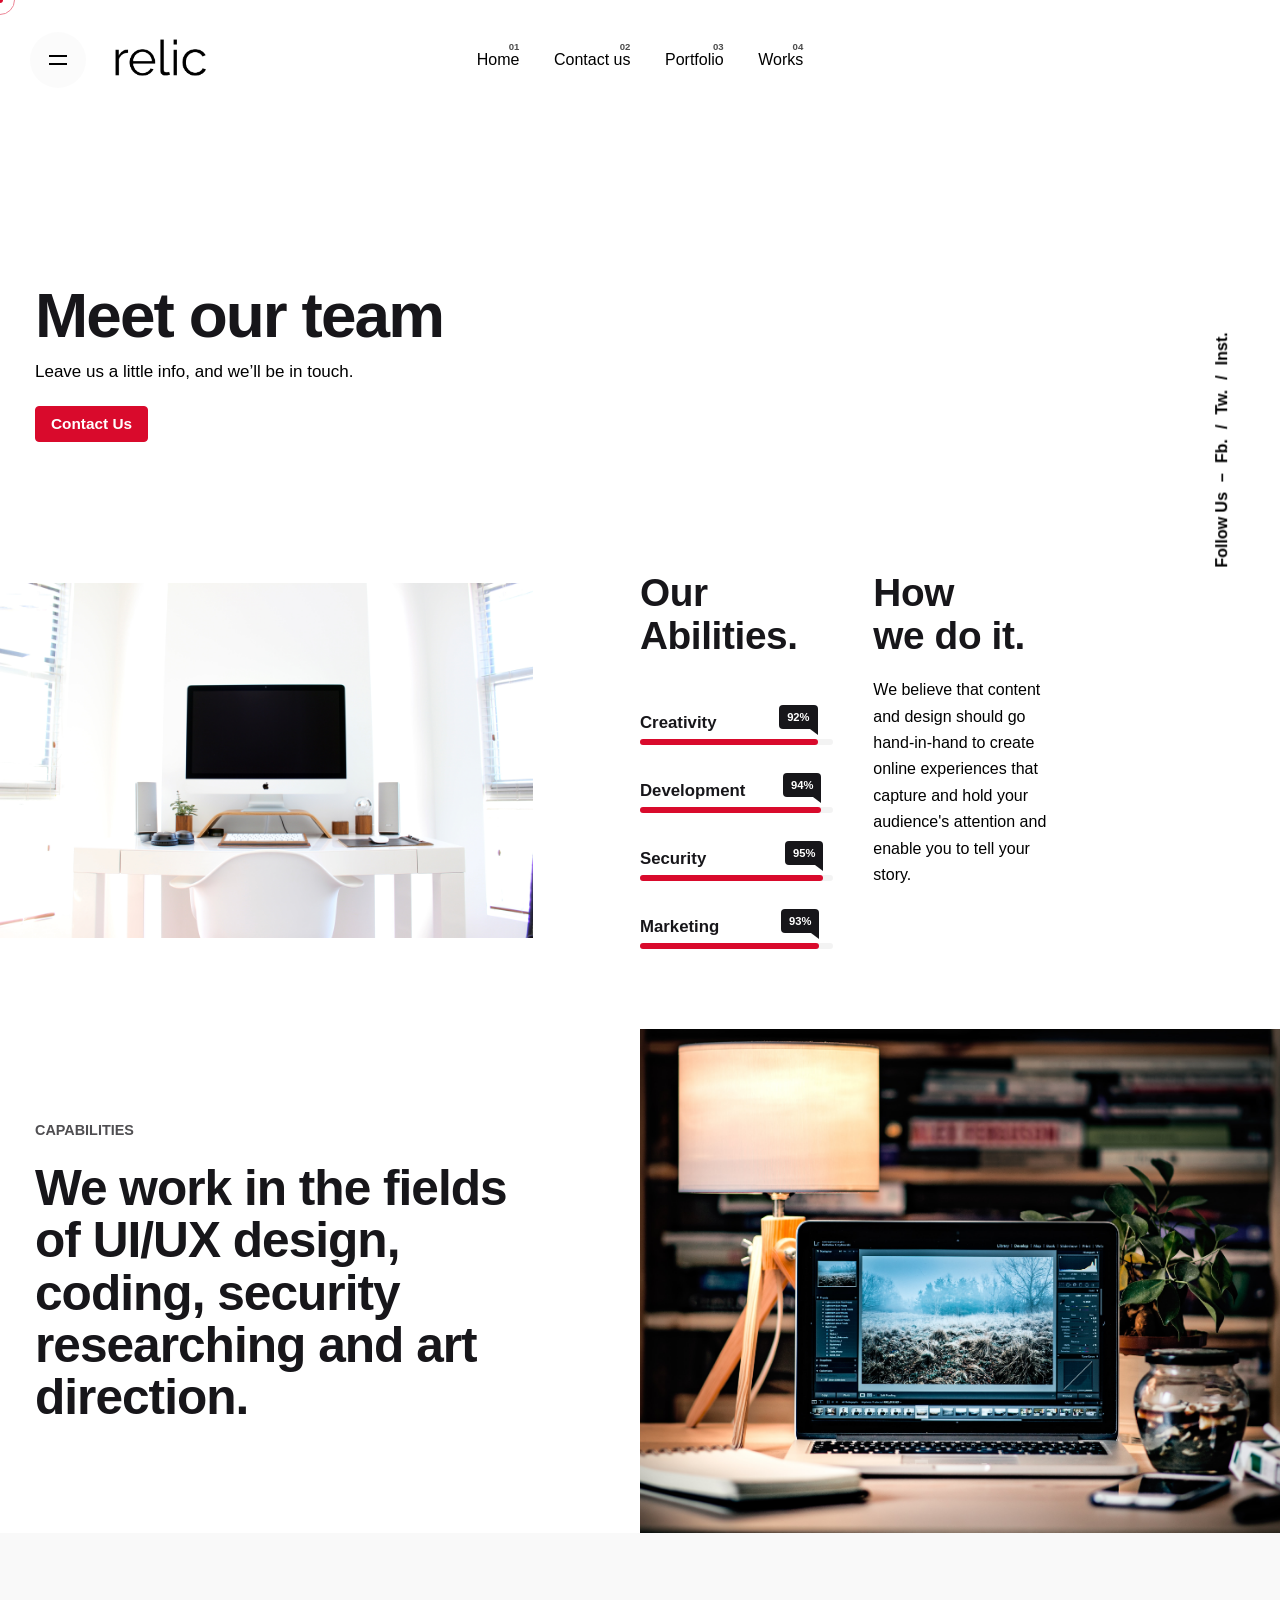
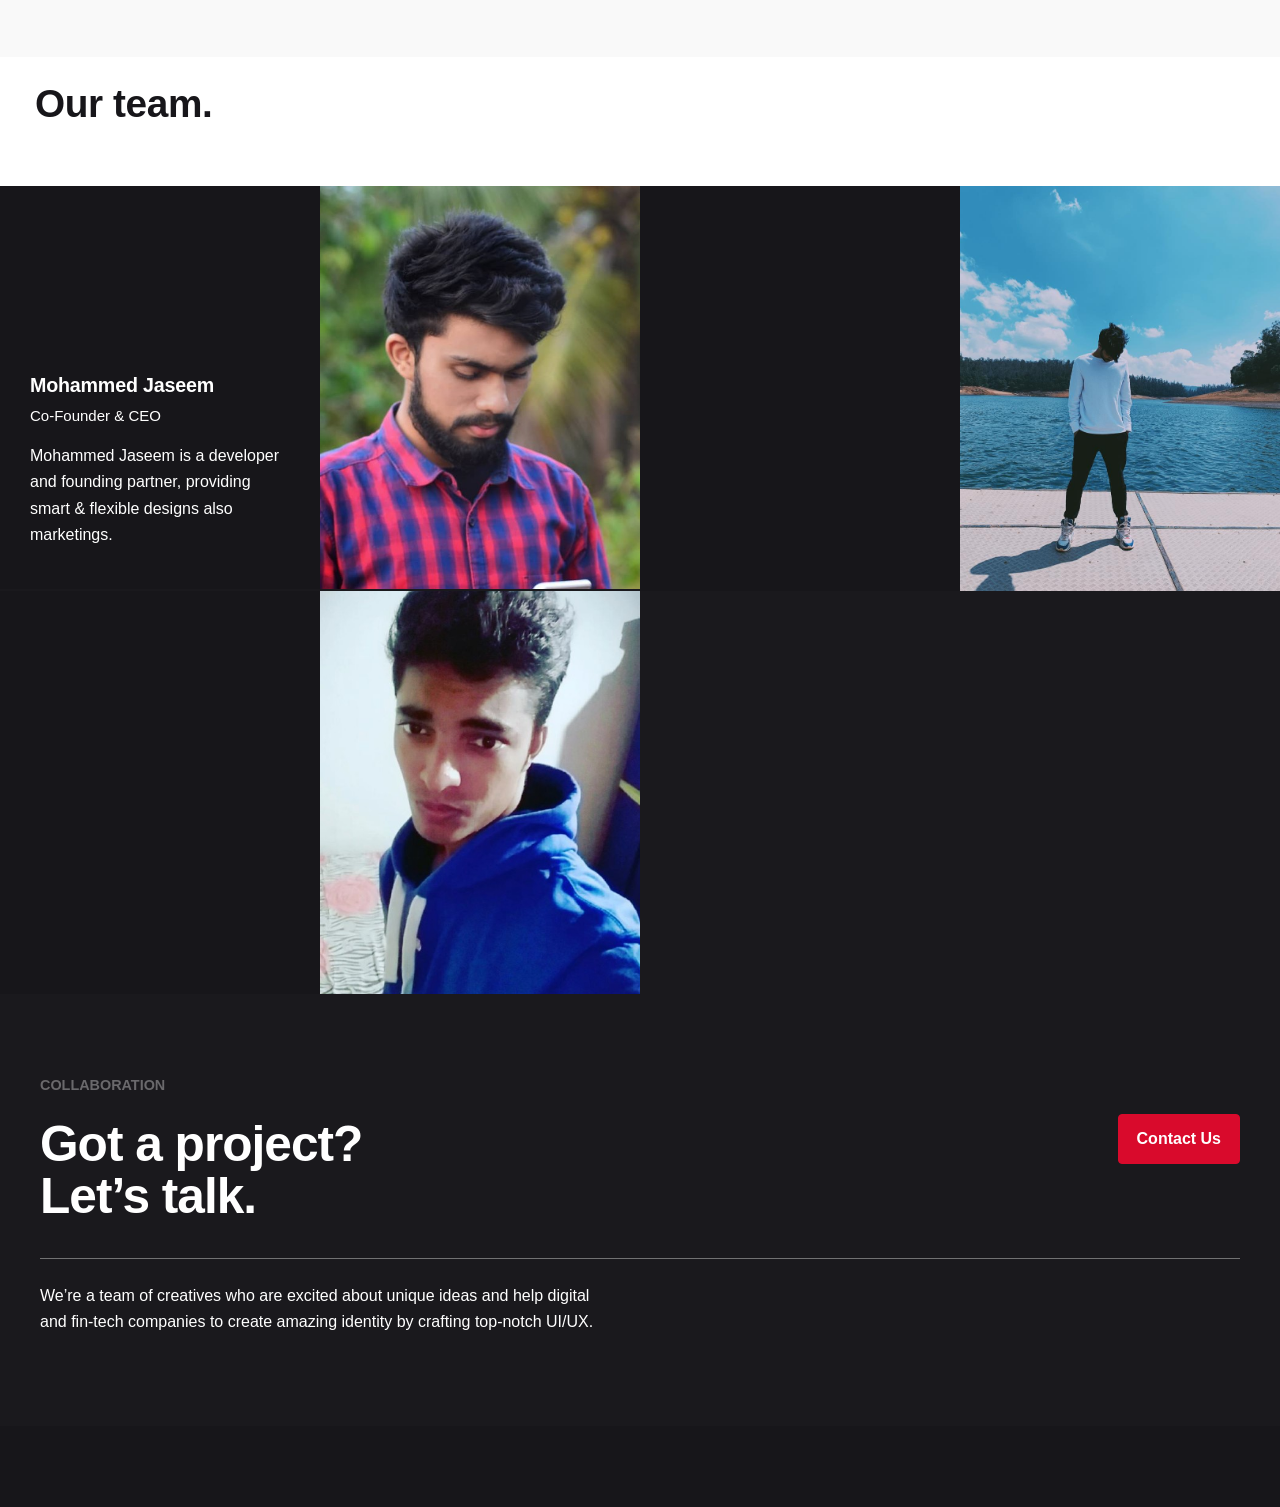
==== commit 211403be: "address update" ====
--- a/portfolio/portfolio/index.html
+++ b/portfolio/portfolio/index.html
@@ -215,9 +215,9 @@
     <div class="clb-hamburger-nav-details">
                     <div class="hamburger-nav-info">
                                     <div class="hamburger-nav-info-item">
-                        <b>Get In Touch</b><br> Kerala, Malappuram, Relic A123,<br> contact@relicstudio.dev<br> Ph: +91 8086500023                   </div>
+                        <b>Get In Touch</b><br> Kerala, Malappuram, Relic A123,<br> contact@relicstudio.dev<br>  Office‏‏‎ ‎‏‏‎ ‎ : <b> +91 8606 5000 23 </b> <br> Mobile : <b> +91 8086 5000 23 </b>                    </div>
                                     <div class="hamburger-nav-info-item">
-                        <b>Work Inquiries</b><br> ceo@relicstudio.dev<br> Ph: +918086500023                   </div>
+                        <b>Work Inquiries</b><br> contact@relicstudio.dev<br> Ph: +918086500023                   </div>
                   
             </div>
             </div>
@@ -423,8 +423,8 @@
 	<div class="center-aligned">
 		<div class="team-member_wrap">
 			<h5 class="team-member_title">Mohammed Jaseem</h5>
-			<p class="team-member_subtitle">CEO, Relic Studio</p>
-			<p class="team-member_description">Jaseem is an developer and founding partner, providing smart &amp; flexible designs also marketings.</p>
+			<p class="team-member_subtitle">Co-Founder & CEO</p>
+			<p class="team-member_description">Mohammed Jaseem is a developer and founding partner, providing smart &amp; flexible designs also marketings.</p>
 
 						
 					</div>
@@ -533,15 +533,15 @@
 				</div>
 			
 							<div class="vc_col-lg-3 vc_col-sm-6 widgets-column">
-					<ul><li id="custom_html-14" class="widget_text widget widget_custom_html"><h3 class="title widget-title">Kerala</h3><div class="textwidget custom-html-widget">Malappuram,<br class="vc_hidden-xs">
-Relic A123</div></li>
+					<ul><li id="custom_html-14" class="widget_text widget widget_custom_html"><h3 class="title widget-title">RelicStudio.dev</h3><div class="textwidget custom-html-widget">63P2+Q4 Areekode<br class="vc_hidden-xs">
+						Malappuram <br>Kerala 673639</div></li>
 </ul>
 				</div>
 			
 							<div class="vc_col-lg-3 vc_col-sm-6 widgets-column">
 					<ul><li id="custom_html-4" class="widget_text widget widget_custom_html"><h3 class="title widget-title">Work inquiries</h3><div class="textwidget custom-html-widget">Interested in working with us?<br class="vc_hidden-xs">
 <b>contact@relicstudio.dev</b></div></li>
-<li id="custom_html-10" class="widget_text widget widget_custom_html"><h3 class="title widget-title">Phone</h3><div class="textwidget custom-html-widget"><b>Ph: +91 8086500023</b></div></li>
+<li id="custom_html-10" class="widget_text widget widget_custom_html"><h3 class="title widget-title">Phone</h3><div class="textwidget custom-html-widget"><b> Office‏‏‎ ‎‏‏‎ ‎ : <b> +91 8606 5000 23 </b> <br> Mobile : <b> +91 8086 5000 23 </b>  </b></div></li>
 </ul>
 				</div>
 			
